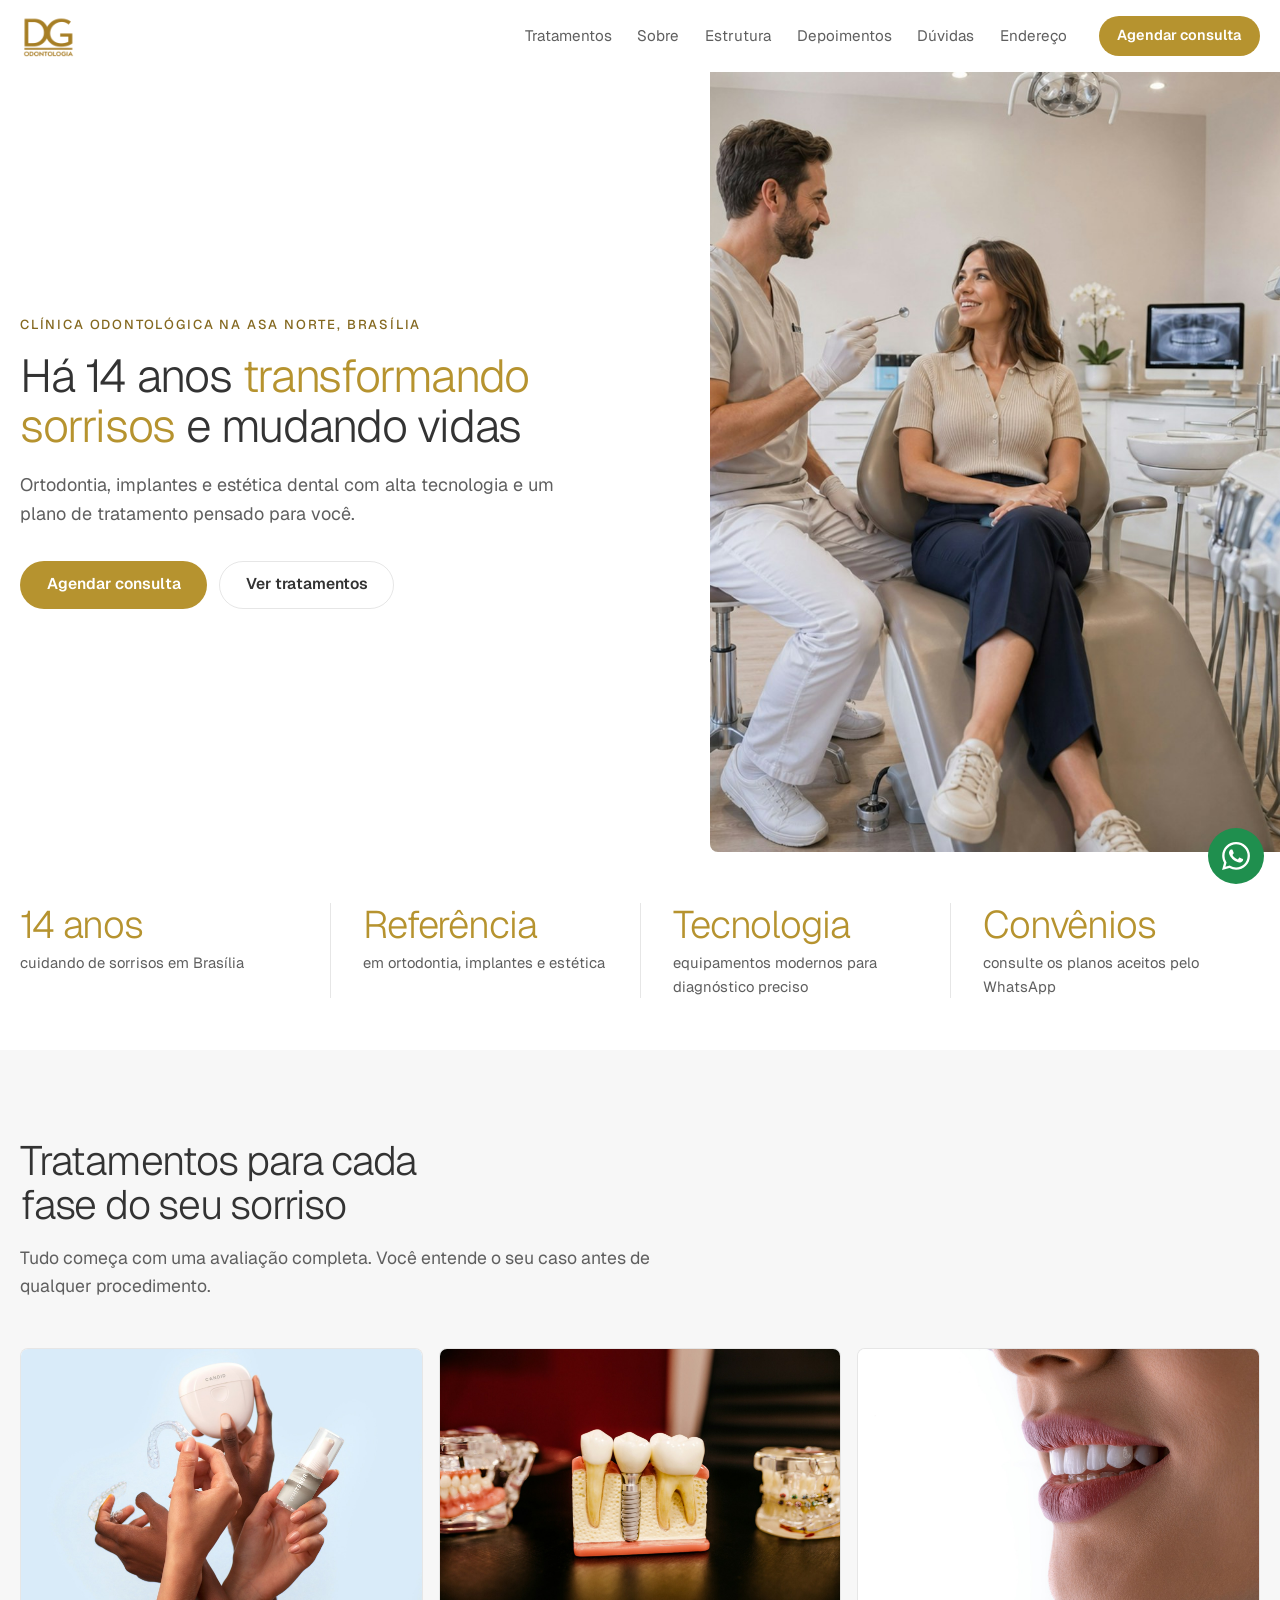
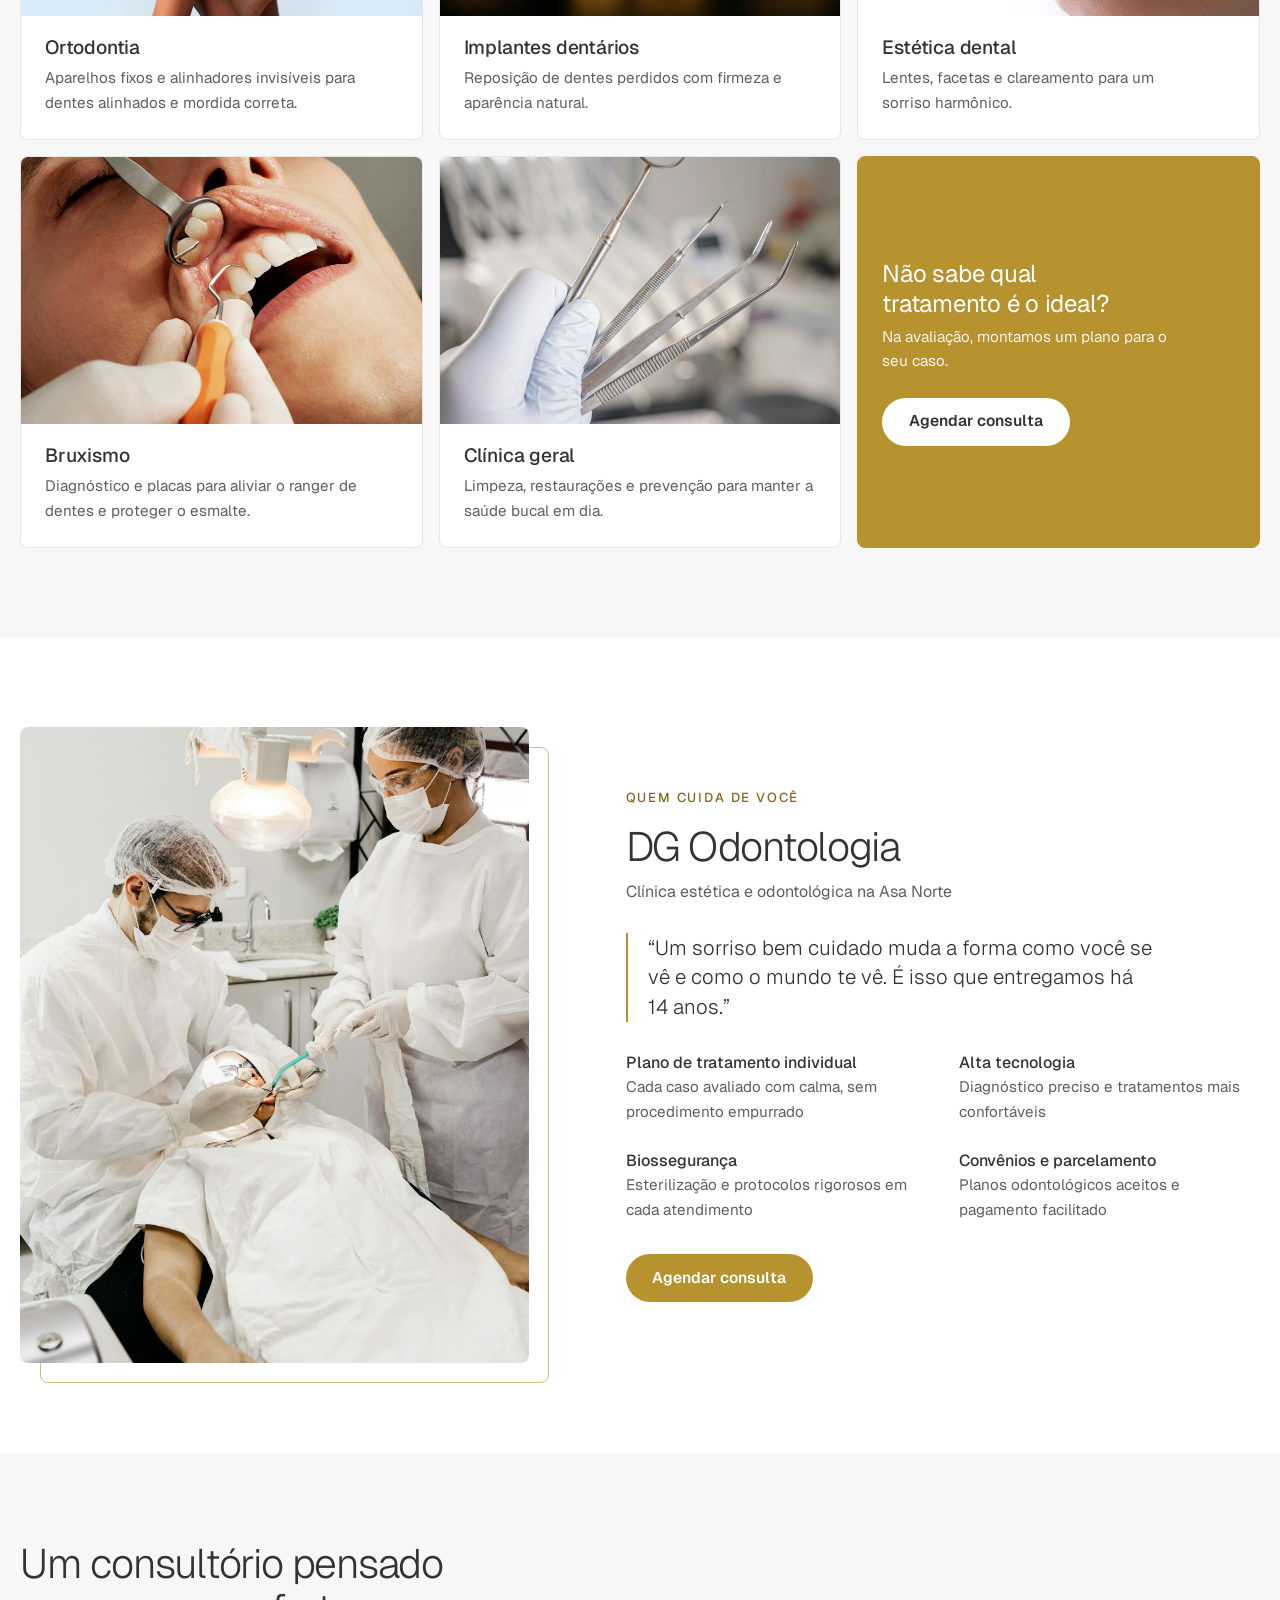
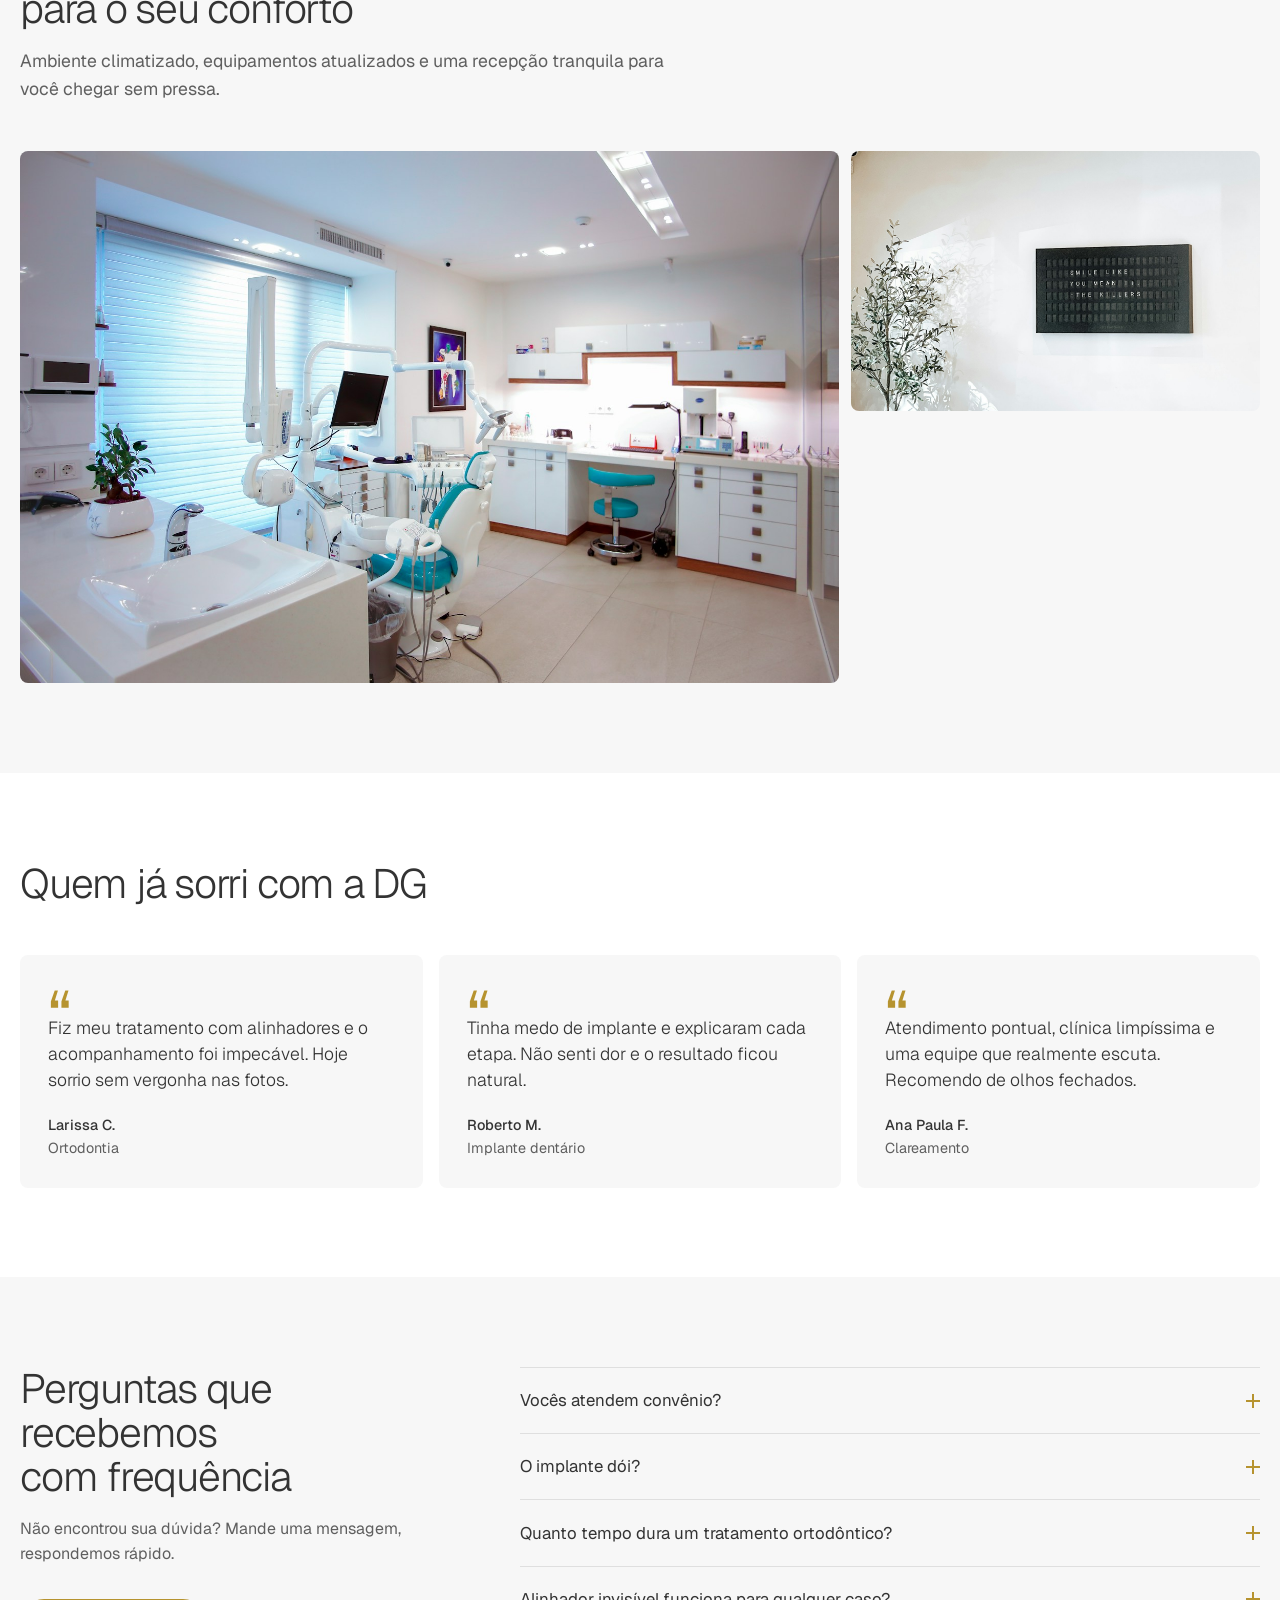
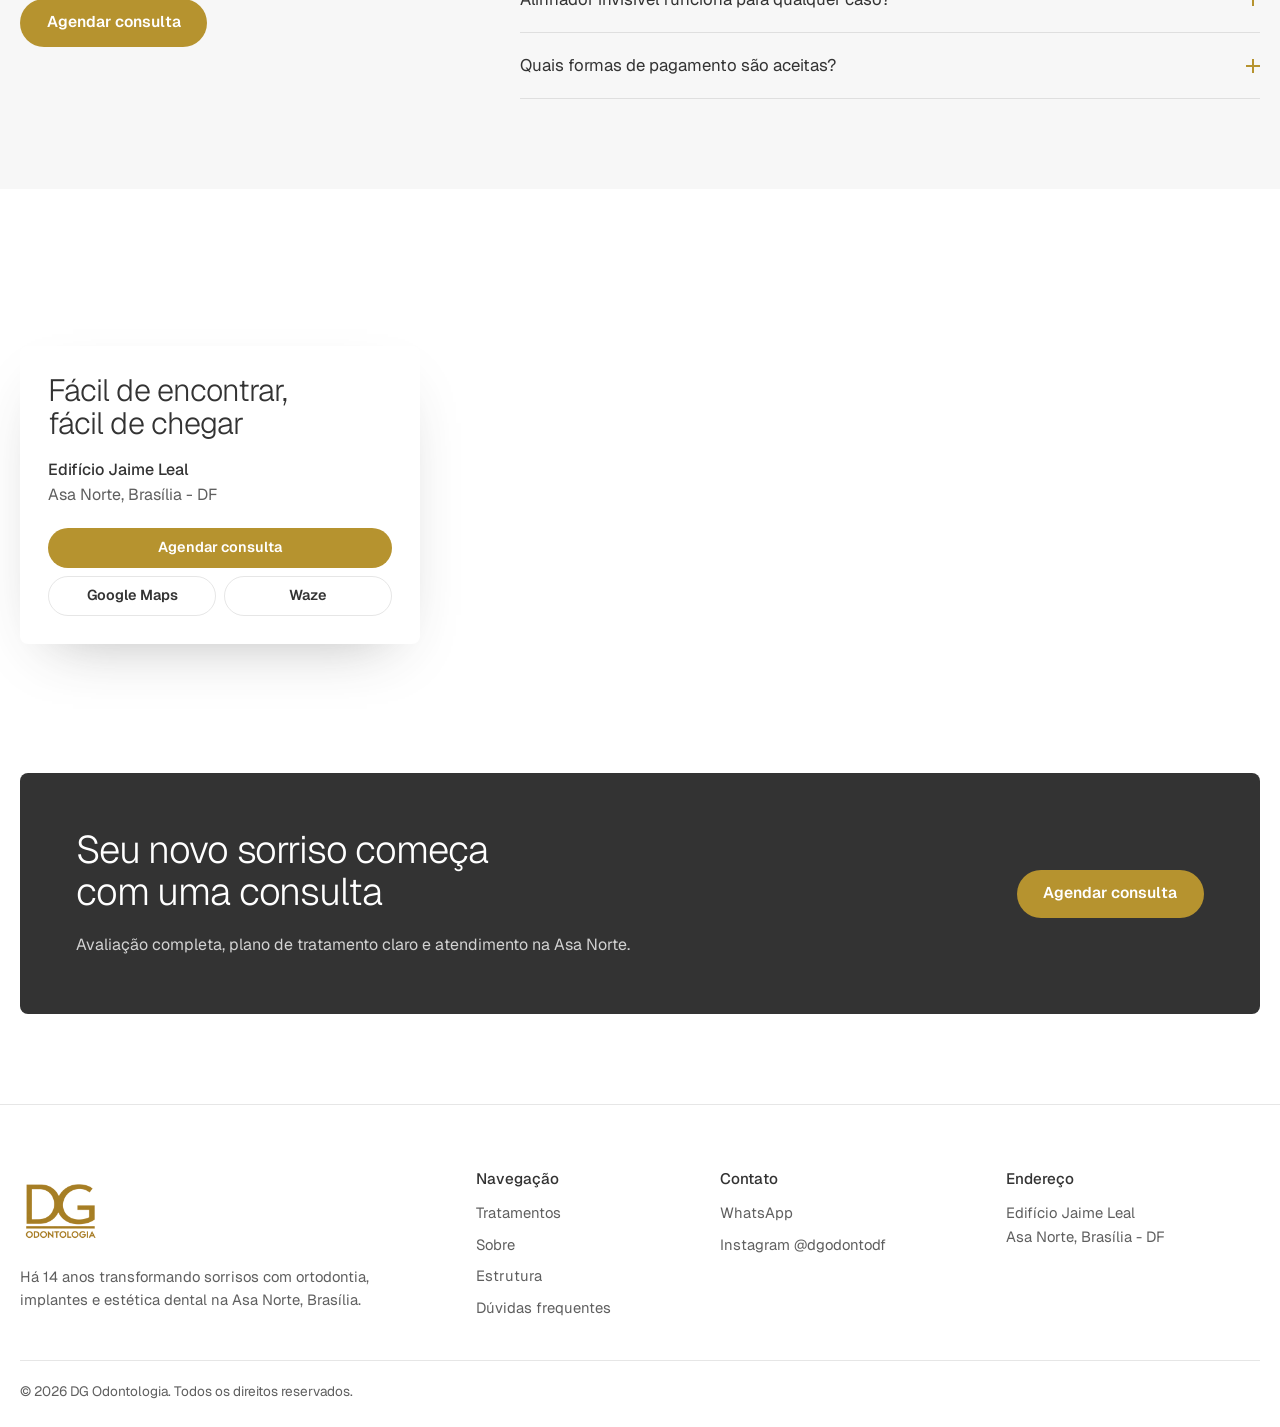
==== index.html @ c1a8d440 "Landing page e cartão digital da DG Odontologia Co-Authored-By: Claude Opus 5.5 <noreply@anthropic.c" ====
<!DOCTYPE html>
<html lang="pt-BR">
  <head>
    <meta charset="UTF-8" />
    <meta name="viewport" content="width=device-width, initial-scale=1.0" />
    <title>DG Odontologia | Ortodontia, Implantes e Estética na Asa Norte, Brasília</title>
    <meta
      name="description"
      content="Há 14 anos transformando sorrisos em Brasília. Ortodontia, implantes e odontologia estética com alta tecnologia na Asa Norte."
    />
    <meta name="theme-color" content="#FFFFFF" />

    <meta property="og:type" content="website" />
    <meta property="og:site_name" content="DG Odontologia" />
    <meta property="og:title" content="DG Odontologia | Ortodontia, Implantes e Estética em Brasília" />
    <meta property="og:description" content="Há 14 anos transformando sorrisos com alta tecnologia na Asa Norte, Brasília." />
    <!-- WhatsApp/Facebook só leem og:image com URL ABSOLUTA. Ao publicar, troque DOMINIO pelo endereço final
         (ex.: https://dgodontologia.com.br/assets/og-dg.jpg) nas 3 linhas com DOMINIO abaixo. -->
    <meta property="og:url" content="https://DOMINIO/" />
    <meta property="og:image" content="https://DOMINIO/assets/og-dg.jpg" />
    <meta property="og:image:type" content="image/jpeg" />
    <meta property="og:image:width" content="1200" />
    <meta property="og:image:height" content="630" />
    <meta property="og:image:alt" content="Logo DG Odontologia" />
    <meta property="og:locale" content="pt_BR" />
    <meta name="twitter:card" content="summary_large_image" />
    <meta name="twitter:image" content="https://DOMINIO/assets/og-dg.jpg" />
    <!-- Fotos: banco gratuito (Unsplash) como provisórias. Trocar pelas fotos reais da clínica quando houver. -->

    <link rel="icon" href="assets/logo-dg.png" />
    <link rel="apple-touch-icon" href="assets/logo-dg.png" />
    <link rel="preload" as="image" href="assets/hero-consulta.jpg" fetchpriority="high" />
    <link rel="preconnect" href="https://fonts.googleapis.com" />
    <link rel="preconnect" href="https://fonts.gstatic.com" crossorigin />
    <link href="https://fonts.googleapis.com/css2?family=Geist:wght@300..600&display=swap" rel="stylesheet" />
    <link rel="stylesheet" href="styles.css" />
    <script>
      document.documentElement.classList.add("js");
    </script>
  </head>
  <body>
    <a class="skip-link" href="#conteudo-principal">Pular para o conteúdo</a>

    <header class="header" id="topo">
      <div class="container header__inner">
        <a href="#topo" class="logo" aria-label="DG Odontologia, voltar ao início">
          <img src="assets/logo-dg.png" alt="DG Odontologia" width="256" height="256" />
        </a>

        <nav class="nav" id="nav" aria-label="Principal">
          <ul>
            <li><a href="#tratamentos">Tratamentos</a></li>
            <li><a href="#sobre">Sobre</a></li>
            <li><a href="#estrutura">Estrutura</a></li>
            <li><a href="#depoimentos">Depoimentos</a></li>
            <li><a href="#faq">Dúvidas</a></li>
            <li><a href="#localizacao">Endereço</a></li>
          </ul>
        </nav>

        <a
          href="https://wa.me/556181386671?text=Ol%C3%A1!%20Gostei%20muito%20dessa%20landing%20page%20e%20quero%20contratar%20uma%20p%C3%A1gina%20assim%20para%20o%20meu%20neg%C3%B3cio.%20Pode%20me%20passar%20mais%20informa%C3%A7%C3%B5es%3F"
          target="_blank"
          rel="noopener noreferrer"
          class="btn btn--primary btn--sm header__cta"
          >Agendar consulta</a
        >

        <button class="nav__toggle" id="navToggle" type="button" aria-expanded="false" aria-controls="nav" aria-label="Abrir menu de navegação">
          <span></span>
        </button>
      </div>
    </header>

    <main id="conteudo-principal">
      <!-- HERO -->
      <section class="hero" aria-label="Apresentação">
        <div class="container hero__grid">
          <div class="hero__content">
            <p class="eyebrow enter" style="--i: 0">Clínica odontológica na Asa Norte, Brasília</p>
            <h1 class="enter" style="--i: 1">Há 14 anos <em>transformando sorrisos</em> e mudando vidas</h1>
            <p class="hero__lede enter" style="--i: 2">
              Ortodontia, implantes e estética dental com alta tecnologia e um plano de tratamento pensado para você.
            </p>
            <div class="hero__actions enter" style="--i: 3">
              <a
                href="https://wa.me/556181386671?text=Ol%C3%A1!%20Gostei%20muito%20dessa%20landing%20page%20e%20quero%20contratar%20uma%20p%C3%A1gina%20assim%20para%20o%20meu%20neg%C3%B3cio.%20Pode%20me%20passar%20mais%20informa%C3%A7%C3%B5es%3F"
                target="_blank"
                rel="noopener noreferrer"
                class="btn btn--primary"
                >Agendar consulta</a
              >
              <a href="#tratamentos" class="btn btn--ghost">Ver tratamentos</a>
            </div>
          </div>

          <figure class="hero__media">
            <img
              src="assets/hero-consulta.jpg"
              alt="Dentista conversando com paciente sorridente no consultório"
              width="1600"
              height="1200"
              fetchpriority="high"
              decoding="async"
            />
          </figure>
        </div>
      </section>

      <!-- CREDENCIAIS -->
      <section class="stats" aria-label="Credenciais">
        <dl class="container stats__grid reveal">
          <div>
            <dt>14 anos</dt>
            <dd>cuidando de sorrisos em Brasília</dd>
          </div>
          <div>
            <dt>Referência</dt>
            <dd>em ortodontia, implantes e estética</dd>
          </div>
          <div>
            <dt>Tecnologia</dt>
            <dd>equipamentos modernos para diagnóstico preciso</dd>
          </div>
          <div>
            <dt>Convênios</dt>
            <dd>consulte os planos aceitos pelo WhatsApp</dd>
          </div>
        </dl>
      </section>

      <!-- TRATAMENTOS -->
      <section class="section section--alt" id="tratamentos">
        <div class="container">
          <header class="section-head reveal">
            <h2>Tratamentos para cada fase do seu sorriso</h2>
            <p>Tudo começa com uma avaliação completa. Você entende o seu caso antes de qualquer procedimento.</p>
          </header>

          <ul class="cards">
            <li class="reveal">
              <img src="assets/ortodontia-alinhadores.jpg" alt="" width="1600" height="1067" loading="lazy" decoding="async" />
              <div class="cards__body">
                <h3>Ortodontia</h3>
                <p>Aparelhos fixos e alinhadores invisíveis para dentes alinhados e mordida correta.</p>
              </div>
            </li>
            <li class="reveal">
              <img src="assets/implante.jpg" alt="" width="1600" height="1067" loading="lazy" decoding="async" />
              <div class="cards__body">
                <h3>Implantes dentários</h3>
                <p>Reposição de dentes perdidos com firmeza e aparência natural.</p>
              </div>
            </li>
            <li class="reveal">
              <img src="assets/estetica-sorriso.jpg" alt="" width="1600" height="1067" loading="lazy" decoding="async" />
              <div class="cards__body">
                <h3>Estética dental</h3>
                <p>Lentes, facetas e clareamento para um sorriso harmônico.</p>
              </div>
            </li>
            <li class="reveal">
              <img src="assets/bruxismo-exame.jpg" alt="" width="1600" height="1067" loading="lazy" decoding="async" />
              <div class="cards__body">
                <h3>Bruxismo</h3>
                <p>Diagnóstico e placas para aliviar o ranger de dentes e proteger o esmalte.</p>
              </div>
            </li>
            <li class="reveal">
              <img src="assets/clinica-geral.jpg" alt="" width="1600" height="1067" loading="lazy" decoding="async" />
              <div class="cards__body">
                <h3>Clínica geral</h3>
                <p>Limpeza, restaurações e prevenção para manter a saúde bucal em dia.</p>
              </div>
            </li>
            <li class="reveal cards__cta">
              <div class="cards__body">
                <h3>Não sabe qual tratamento é o ideal?</h3>
                <p>Na avaliação, montamos um plano para o seu caso.</p>
                <a href="https://wa.me/556181386671?text=Ol%C3%A1!%20Gostei%20muito%20dessa%20landing%20page%20e%20quero%20contratar%20uma%20p%C3%A1gina%20assim%20para%20o%20meu%20neg%C3%B3cio.%20Pode%20me%20passar%20mais%20informa%C3%A7%C3%B5es%3F" target="_blank" rel="noopener noreferrer" class="btn btn--primary">Agendar consulta</a>
              </div>
            </li>
          </ul>
        </div>
      </section>

      <!-- SOBRE -->
      <section class="section" id="sobre">
        <div class="container pro">
          <figure class="pro__media reveal">
            <img
              src="assets/equipe-atendimento.jpg"
              alt="Equipe da clínica realizando atendimento com equipamentos de proteção"
              width="1600"
              height="2400"
              loading="lazy"
              decoding="async"
            />
          </figure>

          <div class="pro__text reveal">
            <p class="eyebrow">Quem cuida de você</p>
            <h2>DG Odontologia</h2>
            <p class="pro__role">Clínica estética e odontológica na Asa Norte</p>

            <blockquote class="pro__quote">
              <p>“Um sorriso bem cuidado muda a forma como você se vê e como o mundo te vê. É isso que entregamos há 14 anos.”</p>
            </blockquote>

            <dl class="pro__facts">
              <div>
                <dt>Plano de tratamento individual</dt>
                <dd>Cada caso avaliado com calma, sem procedimento empurrado</dd>
              </div>
              <div>
                <dt>Alta tecnologia</dt>
                <dd>Diagnóstico preciso e tratamentos mais confortáveis</dd>
              </div>
              <div>
                <dt>Biossegurança</dt>
                <dd>Esterilização e protocolos rigorosos em cada atendimento</dd>
              </div>
              <div>
                <dt>Convênios e parcelamento</dt>
                <dd>Planos odontológicos aceitos e pagamento facilitado</dd>
              </div>
            </dl>
            <a
              href="https://wa.me/556181386671?text=Ol%C3%A1!%20Gostei%20muito%20dessa%20landing%20page%20e%20quero%20contratar%20uma%20p%C3%A1gina%20assim%20para%20o%20meu%20neg%C3%B3cio.%20Pode%20me%20passar%20mais%20informa%C3%A7%C3%B5es%3F"
              target="_blank"
              rel="noopener noreferrer"
              class="btn btn--primary pro__cta"
              >Agendar consulta</a
            >
          </div>
        </div>
      </section>

      <!-- ESTRUTURA -->
      <section class="section section--alt" id="estrutura">
        <div class="container">
          <header class="section-head reveal">
            <h2>Um consultório pensado para o seu conforto</h2>
            <p>Ambiente climatizado, equipamentos atualizados e uma recepção tranquila para você chegar sem pressa.</p>
          </header>

          <div class="gallery">
            <figure class="reveal gallery__main">
              <img src="assets/consultorio.jpg" alt="Consultório amplo e iluminado com cadeira odontológica" width="1600" height="1070" loading="lazy" decoding="async" />
            </figure>
            <figure class="reveal">
              <img src="assets/sala-espera.jpg" alt="Sala de espera com poltronas e iluminação suave" width="1600" height="1872" loading="lazy" decoding="async" />
            </figure>
            <figure class="reveal">
              <img src="assets/cadeira.jpg" alt="Cadeira odontológica moderna em sala clara" width="1600" height="1067" loading="lazy" decoding="async" />
            </figure>
          </div>
        </div>
      </section>

      <!-- DEPOIMENTOS -->
      <!-- TODO: substituir por avaliações reais (Google ou Instagram) com autorização dos pacientes -->
      <section class="section" id="depoimentos">
        <div class="container">
          <header class="section-head reveal">
            <h2>Quem já sorri com a DG</h2>
          </header>

          <ul class="quotes" tabindex="0" aria-label="Depoimentos de pacientes">
            <li class="reveal">
              <blockquote>Fiz meu tratamento com alinhadores e o acompanhamento foi impecável. Hoje sorrio sem vergonha nas fotos.</blockquote>
              <p><strong>Larissa C.</strong> Ortodontia</p>
            </li>
            <li class="reveal">
              <blockquote>Tinha medo de implante e explicaram cada etapa. Não senti dor e o resultado ficou natural.</blockquote>
              <p><strong>Roberto M.</strong> Implante dentário</p>
            </li>
            <li class="reveal">
              <blockquote>Atendimento pontual, clínica limpíssima e uma equipe que realmente escuta. Recomendo de olhos fechados.</blockquote>
              <p><strong>Ana Paula F.</strong> Clareamento</p>
            </li>
          </ul>
        </div>
      </section>

      <!-- FAQ -->
      <section class="section section--alt" id="faq">
        <div class="container faq">
          <div class="faq__intro reveal">
            <h2>Perguntas que recebemos com frequência</h2>
            <p>Não encontrou sua dúvida? Mande uma mensagem, respondemos rápido.</p>
            <a
              href="https://wa.me/556181386671?text=Ol%C3%A1!%20Gostei%20muito%20dessa%20landing%20page%20e%20quero%20contratar%20uma%20p%C3%A1gina%20assim%20para%20o%20meu%20neg%C3%B3cio.%20Pode%20me%20passar%20mais%20informa%C3%A7%C3%B5es%3F"
              target="_blank"
              rel="noopener noreferrer"
              class="btn btn--primary faq__cta"
              >Agendar consulta</a
            >
          </div>

          <div class="faq__list reveal">
            <details>
              <summary>Vocês atendem convênio?</summary>
              <p>Sim. Atendemos alguns planos odontológicos. Envie o nome do seu plano pelo WhatsApp e confirmamos a cobertura.</p>
            </details>
            <details>
              <summary>O implante dói?</summary>
              <p>O procedimento é feito com anestesia local e é bem tolerado. O pós-operatório costuma ser tranquilo, com orientações detalhadas da equipe.</p>
            </details>
            <details>
              <summary>Quanto tempo dura um tratamento ortodôntico?</summary>
              <p>Depende de cada caso. Na avaliação, você recebe uma estimativa de prazo e as opções de aparelho indicadas para você.</p>
            </details>
            <details>
              <summary>Alinhador invisível funciona para qualquer caso?</summary>
              <p>Funciona para a maioria dos casos. Na avaliação indicamos se o alinhador ou o aparelho fixo é o melhor caminho para você.</p>
            </details>
            <details>
              <summary>Quais formas de pagamento são aceitas?</summary>
              <p>Cartão de crédito com parcelamento, débito e Pix. As condições são apresentadas junto ao seu plano de tratamento.</p>
            </details>
          </div>
        </div>
      </section>

      <!-- LOCALIZAÇÃO -->
      <section class="location" id="localizacao">
        <iframe
          src="https://www.google.com/maps?q=Edif%C3%ADcio+Jaime+Leal+-+Asa+Norte,+Bras%C3%ADlia+-+DF&output=embed"
          title="Mapa com a localização da DG Odontologia"
          loading="lazy"
          referrerpolicy="no-referrer-when-downgrade"
        ></iframe>

        <div class="container">
          <div class="location__card reveal">
            <h2>Fácil de encontrar, fácil de chegar</h2>
            <!-- TODO: confirmar endereço completo (bloco/sala) com a clínica -->
            <address>
              <strong>Edifício Jaime Leal</strong><br />
              Asa Norte, Brasília - DF
            </address>
            <div class="location__actions">
              <a
                href="https://wa.me/556181386671?text=Ol%C3%A1!%20Gostei%20muito%20dessa%20landing%20page%20e%20quero%20contratar%20uma%20p%C3%A1gina%20assim%20para%20o%20meu%20neg%C3%B3cio.%20Pode%20me%20passar%20mais%20informa%C3%A7%C3%B5es%3F"
                target="_blank"
                rel="noopener noreferrer"
                class="btn btn--primary btn--sm"
                >Agendar consulta</a
              >
              <a
                href="https://www.google.com/maps/search/?api=1&query=Edif%C3%ADcio%20Jaime%20Leal%20-%20Asa%20Norte%2C%20Bras%C3%ADlia%20-%20DF"
                target="_blank"
                rel="noopener noreferrer"
                class="btn btn--ghost btn--sm"
                >Google Maps</a
              >
              <a
                href="https://waze.com/ul?q=Edif%C3%ADcio%20Jaime%20Leal%20-%20Asa%20Norte%2C%20Bras%C3%ADlia%20-%20DF&navigate=yes"
                target="_blank"
                rel="noopener noreferrer"
                class="btn btn--ghost btn--sm"
                >Waze</a
              >
            </div>
          </div>
        </div>
      </section>

      <!-- CTA FINAL -->
      <section class="section">
        <div class="container">
          <div class="cta-band reveal">
            <h2>Seu novo sorriso começa com uma consulta</h2>
            <p>Avaliação completa, plano de tratamento claro e atendimento na Asa Norte.</p>
            <a
              href="https://wa.me/556181386671?text=Ol%C3%A1!%20Gostei%20muito%20dessa%20landing%20page%20e%20quero%20contratar%20uma%20p%C3%A1gina%20assim%20para%20o%20meu%20neg%C3%B3cio.%20Pode%20me%20passar%20mais%20informa%C3%A7%C3%B5es%3F"
              target="_blank"
              rel="noopener noreferrer"
              class="btn btn--primary"
              >Agendar consulta</a
            >
          </div>
        </div>
      </section>
    </main>

    <footer class="footer">
      <div class="container">
        <div class="footer__grid">
          <div>
            <img class="footer__logo" src="assets/logo-dg.png" alt="DG Odontologia" width="256" height="256" loading="lazy" />
            <p>Há 14 anos transformando sorrisos com ortodontia, implantes e estética dental na Asa Norte, Brasília.</p>
          </div>

          <div>
            <h3>Navegação</h3>
            <ul>
              <li><a href="#tratamentos">Tratamentos</a></li>
              <li><a href="#sobre">Sobre</a></li>
              <li><a href="#estrutura">Estrutura</a></li>
              <li><a href="#faq">Dúvidas frequentes</a></li>
            </ul>
          </div>

          <div>
            <h3>Contato</h3>
            <ul>
              <li>
                <a
                  href="https://wa.me/556181386671?text=Ol%C3%A1!%20Gostei%20muito%20dessa%20landing%20page%20e%20quero%20contratar%20uma%20p%C3%A1gina%20assim%20para%20o%20meu%20neg%C3%B3cio.%20Pode%20me%20passar%20mais%20informa%C3%A7%C3%B5es%3F"
                  target="_blank"
                  rel="noopener noreferrer"
                  >WhatsApp</a
                >
              </li>
              <li><a href="https://www.instagram.com/dgodontodf/" target="_blank" rel="noopener noreferrer">Instagram @dgodontodf</a></li>
            </ul>
          </div>

          <div>
            <h3>Endereço</h3>
            <p>Edifício Jaime Leal<br />Asa Norte, Brasília - DF</p>
          </div>
        </div>

        <div class="footer__bottom">
          <span>© <span id="anoAtual">2026</span> DG Odontologia. Todos os direitos reservados.</span>
        </div>
      </div>
    </footer>

    <a
      href="https://wa.me/556181386671?text=Ol%C3%A1!%20Gostei%20muito%20dessa%20landing%20page%20e%20quero%20contratar%20uma%20p%C3%A1gina%20assim%20para%20o%20meu%20neg%C3%B3cio.%20Pode%20me%20passar%20mais%20informa%C3%A7%C3%B5es%3F"
      class="whatsapp-float"
      target="_blank"
      rel="noopener noreferrer"
      aria-label="Falar no WhatsApp"
    >
      <svg width="28" height="28" viewBox="0 0 24 24" aria-hidden="true">
        <path
          fill="currentColor"
          d="M17.472 14.382c-.297-.149-1.758-.867-2.03-.967-.273-.099-.471-.148-.67.15-.197.297-.767.966-.94 1.164-.173.199-.347.223-.644.075-.297-.15-1.255-.463-2.39-1.475-.883-.788-1.48-1.761-1.653-2.059-.173-.297-.018-.458.13-.606.134-.133.298-.347.446-.52.149-.174.198-.298.298-.497.099-.198.05-.371-.025-.52-.075-.149-.669-1.612-.916-2.207-.242-.579-.487-.5-.669-.51-.173-.008-.371-.01-.57-.01-.198 0-.52.074-.792.372-.272.297-1.04 1.016-1.04 2.479 0 1.462 1.065 2.875 1.213 3.074.149.198 2.096 3.2 5.077 4.487.709.306 1.262.489 1.694.625.712.227 1.36.195 1.871.118.571-.085 1.758-.719 2.006-1.413.248-.694.248-1.289.173-1.413-.074-.124-.272-.198-.57-.347m-5.421 7.403h-.004a9.87 9.87 0 01-5.031-1.378l-.361-.214-3.741.982.998-3.648-.235-.374a9.86 9.86 0 01-1.51-5.26c.001-5.45 4.436-9.884 9.888-9.884 2.64 0 5.122 1.03 6.988 2.898a9.825 9.825 0 012.893 6.994c-.003 5.45-4.437 9.884-9.885 9.884m8.413-18.297A11.815 11.815 0 0012.05 0C5.495 0 .16 5.335.157 11.892c0 2.096.547 4.142 1.588 5.945L.057 24l6.305-1.654a11.882 11.882 0 005.683 1.448h.005c6.554 0 11.89-5.335 11.893-11.893a11.821 11.821 0 00-3.48-8.413Z"
        />
      </svg>
    </a>

    <script src="script.js"></script>
  </body>
</html>
---- styles.css ----
/* ============================================================
   DG Odontologia

   Base: LP_estetica. Paleta definida pelo cliente:
   dourado #B6932F (botões, ícones, destaques), hover #927426,
   fundos #FFFFFF / #F7F7F7, texto #333333.

   Forma: botões em pílula; mídia, cards e painéis com --r.
   ============================================================ */

:root {
  color-scheme: light;

  --bg: #ffffff;
  --bg-alt: #f7f7f7;
  --ink: #333333;
  --ink-soft: #5f5f5f;
  --line: rgb(51 51 51 / 0.12);
  --accent: #b6932f;
  --accent-hover: #927426;
  --accent-ink: #84681f;  /* dourado p/ texto pequeno (AA sobre branco) */
  --on-accent: #ffffff;
  --shadow: 0 24px 60px -32px rgb(51 51 51 / 0.4);

  --font: "Geist", ui-sans-serif, -apple-system, BlinkMacSystemFont, "Segoe UI", sans-serif;
  --r: 8px;
  --header-h: 72px;
  --pad-y: clamp(3.5rem, 7vw, 6rem);
  --ease: cubic-bezier(0.16, 1, 0.3, 1);
}

/* ---------- Base ---------- */
*, *::before, *::after { box-sizing: border-box; }
* { margin: 0; padding: 0; }

html { -webkit-text-size-adjust: 100%; scroll-padding-top: calc(var(--header-h) + 1rem); }
@media (prefers-reduced-motion: no-preference) { html { scroll-behavior: smooth; } }

body {
  font-family: var(--font); font-size: 1rem; line-height: 1.6;
  color: var(--ink); background: var(--bg);
  -webkit-font-smoothing: antialiased; overflow-x: clip;
}

img, svg { display: block; max-width: 100%; }
a { color: inherit; text-decoration: none; }
ul { list-style: none; }
button { font: inherit; color: inherit; }

:focus-visible { outline: 2px solid var(--accent); outline-offset: 3px; }

h1, h2, h3 { font-weight: 300; letter-spacing: -0.03em; line-height: 1.08; text-wrap: balance; }
h1 { font-size: clamp(2.2rem, 3.6vw, 3.4rem); }
h2 { font-size: clamp(1.85rem, 3.2vw, 2.75rem); }
h3 { font-size: 1.125rem; font-weight: 500; letter-spacing: -0.01em; line-height: 1.25; }
h1 em, h2 em { font-style: normal; color: var(--accent); }
p { text-wrap: pretty; }

.container { width: min(100% - 2.5rem, 1240px); margin-inline: auto; }

.skip-link {
  position: absolute; left: 1rem; top: -4rem; z-index: 100;
  padding: 0.75rem 1rem; background: var(--ink); color: #fff; border-radius: var(--r);
}
.skip-link:focus { top: 1rem; }

.eyebrow {
  font-size: 0.8125rem; font-weight: 500; text-transform: uppercase; letter-spacing: 0.14em;
  color: var(--accent-ink); margin-bottom: 1rem;
}

.section { padding-block: var(--pad-y); }
.section--alt { background: var(--bg-alt); }
.section-head { max-width: 60ch; margin-bottom: clamp(2rem, 4vw, 3rem); }
.section-head p { margin-top: 1rem; color: var(--ink-soft); font-size: 1.1rem; }

/* ---------- Botões ---------- */
.btn {
  display: inline-flex; align-items: center; justify-content: center; gap: 0.5rem;
  min-height: 3rem; padding: 0 1.6rem; border-radius: 999px; border: 1px solid transparent;
  font-weight: 600; font-size: 0.975rem; white-space: nowrap; cursor: pointer;
  transition: transform 0.3s var(--ease), background-color 0.3s var(--ease), border-color 0.3s var(--ease), color 0.3s var(--ease);
}
.btn:active { transform: translateY(1px) scale(0.98); }
.btn--primary { background: var(--accent); color: var(--on-accent); }
.btn--primary:hover { background: var(--accent-hover); }
.btn--ghost { border-color: var(--line); color: var(--ink); }
.btn--ghost:hover { border-color: var(--accent); color: var(--accent-ink); }
.btn--sm { min-height: 2.5rem; padding: 0 1.1rem; font-size: 0.9rem; }

/* ---------- Header ---------- */
.header {
  position: fixed; inset: 0 0 auto; z-index: 50; height: var(--header-h);
  background: color-mix(in srgb, var(--bg) 85%, transparent);
  backdrop-filter: blur(14px) saturate(140%); -webkit-backdrop-filter: blur(14px) saturate(140%);
  border-bottom: 1px solid transparent;
  transition: border-color 0.3s var(--ease);
}
.header.is-scrolled { border-bottom-color: var(--line); }
.header__inner { height: 100%; display: flex; align-items: center; gap: 2rem; }

.logo img { height: 56px; width: auto; }

.nav { margin-left: auto; }
.nav ul { display: flex; gap: 1.6rem; }
.nav a { font-size: 0.95rem; color: var(--ink-soft); transition: color 0.2s; }
.nav a:hover { color: var(--accent-ink); }

.nav__toggle { display: none; }

@media (max-width: 1023px) {
  .header__inner { gap: 0.75rem; }
  .header__cta { margin-left: auto; }
  .nav__toggle {
    display: grid; place-items: center; width: 44px; height: 44px;
    background: none; border: 0; cursor: pointer;
  }
  .nav__toggle span, .nav__toggle span::before {
    display: block; width: 20px; height: 1.5px; background: var(--ink); position: relative;
    transition: transform 0.3s var(--ease);
  }
  .nav__toggle span::before { content: ""; position: absolute; top: 6px; }
  .nav__toggle span { transform: translateY(-3px); }
  .nav__toggle[aria-expanded="true"] span { transform: rotate(45deg); }
  .nav__toggle[aria-expanded="true"] span::before { transform: translateY(-6px) rotate(-90deg); }

  .nav {
    position: fixed; inset: var(--header-h) 0 auto; margin: 0;
    background: var(--bg); border-bottom: 1px solid var(--line);
    padding: 0.5rem 1.25rem 1.25rem; display: none;
  }
  .nav.is-open { display: block; }
  .nav ul { flex-direction: column; gap: 0; }
  .nav a { display: block; padding: 0.85rem 0; font-size: 1.125rem; color: var(--ink); }
}
@media (max-width: 380px) {
  .logo img { height: 42px; }
  .header__cta { padding: 0 0.85rem; font-size: 0.85rem; }
}

/* ---------- Hero ---------- */
.hero { padding-top: calc(var(--header-h) + 1.5rem); padding-bottom: 2.5rem; }
.hero__grid { display: grid; gap: 2rem; align-items: center; }
.hero__lede { margin-top: 1.25rem; max-width: 46ch; font-size: 1.125rem; color: var(--ink-soft); }
.hero__actions { margin-top: 2rem; display: flex; flex-wrap: wrap; gap: 0.75rem; }
.hero__media { border-radius: var(--r); overflow: hidden; aspect-ratio: 4 / 3; background: var(--bg-alt); }
.hero__media img { width: 100%; height: 100%; object-fit: cover; object-position: 55% 50%; }

@media (max-width: 479px) {
  .hero__actions .btn { flex: 1 1 100%; }
}
@media (min-width: 900px) {
  .hero { padding-top: var(--header-h); padding-bottom: 0; }
  .hero__grid {
    width: auto; margin-left: max(1.25rem, calc((100% - 1240px) / 2)); margin-right: 0;
    grid-template-columns: 1.1fr 1fr; gap: clamp(3rem, 5vw, 5rem); align-items: stretch;
    min-height: clamp(540px, calc(100dvh - var(--header-h)), 780px);
  }
  .hero__content { align-self: center; padding-block: 3rem; }
  .hero__media { aspect-ratio: auto; border-radius: 0 0 0 var(--r); }
}

/* ---------- Credenciais ---------- */
.stats { padding-block: clamp(2rem, 4vw, 3.5rem); }
.stats__grid {
  display: grid; grid-template-columns: repeat(2, 1fr); gap: 1.75rem 1.5rem;
  border-top: 1px solid var(--line); padding-top: 1.75rem;
}
.stats dt { line-height: 1.1; font-size: clamp(1.6rem, 3vw, 2.4rem); font-weight: 300; letter-spacing: -0.03em; color: var(--accent); }
.stats dd { margin-top: 0.35rem; font-size: 0.925rem; color: var(--ink-soft); max-width: 28ch; }
@media (min-width: 900px) {
  .stats__grid { grid-template-columns: repeat(4, 1fr); gap: 0; border-top: 0; padding-top: 0; }
  .stats__grid > div { padding-inline: 2rem; border-left: 1px solid var(--line); }
  .stats__grid > div:first-child { padding-left: 0; border-left: 0; }
}

/* ---------- Tratamentos ----------
   Grade uniforme: 5 tratamentos com foto 3:2 + texto, e um 6º card
   dourado de CTA fechando a grade (3x2 / 2x3 / 1 coluna). */
.cards { display: grid; gap: 1rem; }
.cards li {
  display: flex; flex-direction: column; overflow: hidden;
  background: var(--bg); border: 1px solid var(--line); border-radius: var(--r);
  transition: border-color 0.3s var(--ease), box-shadow 0.3s var(--ease);
}
.cards li:hover { border-color: var(--accent); box-shadow: var(--shadow); }
.cards img { width: 100%; height: auto; aspect-ratio: 3 / 2; object-fit: cover; transition: transform 0.9s var(--ease); }
.cards li:hover img { transform: scale(1.04); }
.cards__body { padding: 1.25rem 1.5rem 1.5rem; flex: 1; }
.cards h3 { font-size: 1.2rem; font-weight: 500; }
.cards p { margin-top: 0.4rem; color: var(--ink-soft); font-size: 0.95rem; }

.cards li.cards__cta { background: var(--accent); border-color: var(--accent); color: #fff; justify-content: center; }
.cards__cta .cards__body { flex: 0; padding: 2rem 1.5rem; }
.cards__cta h3 { font-size: 1.5rem; font-weight: 400; }
.cards__cta p { color: rgb(255 255 255 / 0.9); }
.cards__cta .btn { margin-top: 1.5rem; background: #fff; color: var(--ink); }
.cards__cta .btn:hover { background: var(--ink); color: #fff; }

@media (min-width: 640px) { .cards { grid-template-columns: repeat(2, 1fr); } }
@media (min-width: 1024px) { .cards { grid-template-columns: repeat(3, 1fr); } }

/* ---------- Sobre ---------- */
.pro { display: grid; gap: 2.5rem; align-items: center; }
.pro__media { position: relative; aspect-ratio: 4 / 5; max-width: 520px; width: calc(100% - 1.25rem); }
.pro__media::before {
  content: ""; position: absolute; inset: 1.25rem -1.25rem -1.25rem 1.25rem;
  border: 1px solid var(--accent); border-radius: var(--r); opacity: 0.6;
}
.pro__media img { position: relative; width: 100%; height: 100%; object-fit: cover; border-radius: var(--r); }
.pro__role { margin-top: 0.6rem; color: var(--ink-soft); }
.pro__quote { margin-block: 1.75rem; padding-left: 1.25rem; border-left: 2px solid var(--accent); }
.pro__quote p { font-size: clamp(1.15rem, 1.6vw, 1.35rem); font-weight: 300; line-height: 1.45; max-width: 40ch; }
.pro__facts { display: grid; gap: 1.25rem; }
.pro__facts dt { font-weight: 500; }
.pro__facts dd { color: var(--ink-soft); font-size: 0.95rem; }
.pro__cta, .faq__cta { margin-top: 2rem; }
@media (min-width: 640px) { .pro__facts { grid-template-columns: 1fr 1fr; gap: 1.5rem 2rem; } }
@media (min-width: 900px) { .pro { grid-template-columns: 5fr 6fr; gap: clamp(3rem, 6vw, 6rem); } }

/* ---------- Estrutura (galeria) ---------- */
.gallery { display: grid; gap: 0.75rem; }
.gallery figure { border-radius: var(--r); overflow: hidden; aspect-ratio: 4 / 3; }
.gallery img { width: 100%; height: 100%; object-fit: cover; transition: transform 0.9s var(--ease); }
.gallery figure:hover img { transform: scale(1.03); }
@media (min-width: 640px) {
  .gallery { grid-template-columns: 1fr 1fr; }
  .gallery__main { grid-column: 1 / -1; aspect-ratio: 16 / 9; }
}
@media (min-width: 1024px) {
  .gallery { grid-template-columns: 2fr 1fr; grid-template-rows: 260px 260px; }
  .gallery figure { aspect-ratio: auto; }
  .gallery__main { grid-column: 1; grid-row: span 2; }
}

/* ---------- Depoimentos ---------- */
.quotes { display: grid; gap: 1rem; }
.quotes li { background: var(--bg-alt); border-radius: var(--r); padding: 1.75rem; display: flex; flex-direction: column; }
.quotes li::before { content: "“"; display: block; height: 2rem; font-size: 4rem; line-height: 1; color: var(--accent); }
.quotes blockquote { font-size: 1.1rem; font-weight: 300; line-height: 1.5; flex: 1; }
.quotes p { margin-top: 1.25rem; font-size: 0.9rem; color: var(--ink-soft); }
.quotes strong { display: block; color: var(--ink); font-weight: 500; }
@media (min-width: 900px) { .quotes { grid-template-columns: repeat(3, 1fr); } }
@media (max-width: 899px) {
  .quotes {
    grid-auto-flow: column; grid-auto-columns: min(85%, 360px); overflow-x: auto; scroll-snap-type: x mandatory;
    margin-inline: -1.25rem; padding: 0 1.25rem 0.75rem; scroll-padding-inline: 1.25rem;
  }
  .quotes li { scroll-snap-align: start; }
}

/* ---------- FAQ ---------- */
.faq { display: grid; gap: 2rem; }
.faq__intro p { margin-top: 1rem; color: var(--ink-soft); }
.faq__list details { border-bottom: 1px solid var(--line); }
.faq__list details:first-child { border-top: 1px solid var(--line); }
.faq__list summary {
  display: flex; justify-content: space-between; align-items: center; gap: 1.5rem;
  padding: 1.2rem 0; font-size: 1.05rem; cursor: pointer; list-style: none;
}
.faq__list summary::-webkit-details-marker { display: none; }
.faq__list summary::after {
  content: ""; flex: none; width: 14px; height: 14px; color: var(--accent);
  background: linear-gradient(currentColor, currentColor) center / 14px 2px no-repeat,
              linear-gradient(currentColor, currentColor) center / 2px 14px no-repeat;
  transition: transform 0.3s var(--ease);
}
.faq__list details[open] summary::after { transform: rotate(45deg); }
.faq__list details p { padding-bottom: 1.25rem; color: var(--ink-soft); max-width: 62ch; }
@media (min-width: 900px) {
  .faq { grid-template-columns: 4fr 7fr; gap: clamp(3rem, 6vw, 6rem); align-items: start; }
  .faq__intro { position: sticky; top: calc(var(--header-h) + 2rem); }
}

/* ---------- Localização ---------- */
.location { position: relative; }
.location iframe { display: block; width: 100%; height: clamp(320px, 55vh, 520px); border: 0; }
.location__card {
  background: var(--bg); border-radius: var(--r); padding: 1.75rem; box-shadow: var(--shadow);
  margin-top: -3rem; position: relative;
}
.location__card h2 { font-size: clamp(1.5rem, 2.4vw, 2rem); }
.location address { margin-top: 1rem; font-style: normal; color: var(--ink-soft); }
.location address strong { color: var(--ink); font-weight: 500; }
.location__actions { margin-top: 1.25rem; display: grid; grid-template-columns: 1fr 1fr; gap: 0.5rem; }
.location__actions .btn--primary { grid-column: 1 / -1; }
@media (min-width: 900px) {
  .location > .container { position: absolute; inset: auto 0 2.5rem; left: 50%; translate: -50% 0; pointer-events: none; }
  .location__card { max-width: 400px; margin-top: 0; pointer-events: auto; }
}

/* ---------- CTA final ---------- */
.cta-band {
  padding: clamp(2rem, 5vw, 3.5rem); border-radius: var(--r);
  background: var(--ink); color: #fff;
  display: grid; gap: 1.25rem; justify-items: start;
}
.cta-band h2 { font-size: clamp(1.7rem, 3vw, 2.5rem); max-width: 22ch; }
.cta-band p { color: rgb(255 255 255 / 0.78); max-width: 52ch; }
@media (max-width: 479px) { .cta-band .btn { width: 100%; } }
@media (min-width: 900px) {
  .cta-band { grid-template-columns: 1fr auto; column-gap: 3rem; }
  .cta-band .btn { grid-column: 2; grid-row: 1 / span 2; align-self: center; }
}

/* ---------- Footer ---------- */
.footer { padding-block: clamp(3rem, 6vw, 4rem) 1.5rem; border-top: 1px solid var(--line); font-size: 0.925rem; color: var(--ink-soft); }
.footer__grid { display: grid; gap: 2rem; }
.footer__logo { height: 80px; width: auto; margin-bottom: 1rem; }
.footer__grid > div:first-child p { max-width: 36ch; }
.footer h3 { font-size: 0.95rem; font-weight: 500; letter-spacing: 0; color: var(--ink); margin-bottom: 0.85rem; }
.footer ul { display: grid; gap: 0.5rem; }
.footer a:hover { color: var(--accent-ink); }
@media (min-width: 640px) { .footer__grid { grid-template-columns: 1fr 1fr; } }
@media (min-width: 1024px) { .footer__grid { grid-template-columns: 2fr 1fr 1.2fr 1.2fr; } }
.footer__bottom { margin-top: 2.5rem; padding-top: 1.25rem; border-top: 1px solid var(--line); font-size: 0.85rem; }

/* ---------- WhatsApp flutuante ---------- */
.whatsapp-float {
  position: fixed; right: 1rem; bottom: 1rem; z-index: 40;
  width: 56px; height: 56px; border-radius: 50%; display: grid; place-items: center;
  background: #1f8f4e; color: #fff; box-shadow: var(--shadow);
  transition: transform 0.3s var(--ease);
}
.whatsapp-float:hover { transform: translateY(-2px); }

/* ---------- Movimento ---------- */
@media (prefers-reduced-motion: no-preference) {
  .enter { animation: rise 0.9s var(--ease) both; animation-delay: calc(var(--i) * 90ms + 100ms); }
  .hero__media { animation: unveil 1.3s var(--ease) both; }

  .js .reveal { opacity: 0; translate: 0 24px; transition: opacity 0.8s var(--ease), translate 0.8s var(--ease); }
  .js .reveal.is-visible { opacity: 1; translate: 0 0; }
  .cards li.reveal:nth-child(2), .gallery .reveal:nth-child(2), .quotes .reveal:nth-child(2) { transition-delay: 80ms; }
  .cards li.reveal:nth-child(3), .gallery .reveal:nth-child(3), .quotes .reveal:nth-child(3) { transition-delay: 160ms; }
  .cards li.reveal:nth-child(5) { transition-delay: 80ms; }
  .cards li.reveal:nth-child(6) { transition-delay: 160ms; }
}

@keyframes rise { from { opacity: 0; transform: translateY(18px); } }
@keyframes unveil { from { clip-path: inset(100% 0 0 0); } to { clip-path: inset(0 0 0 0); } }
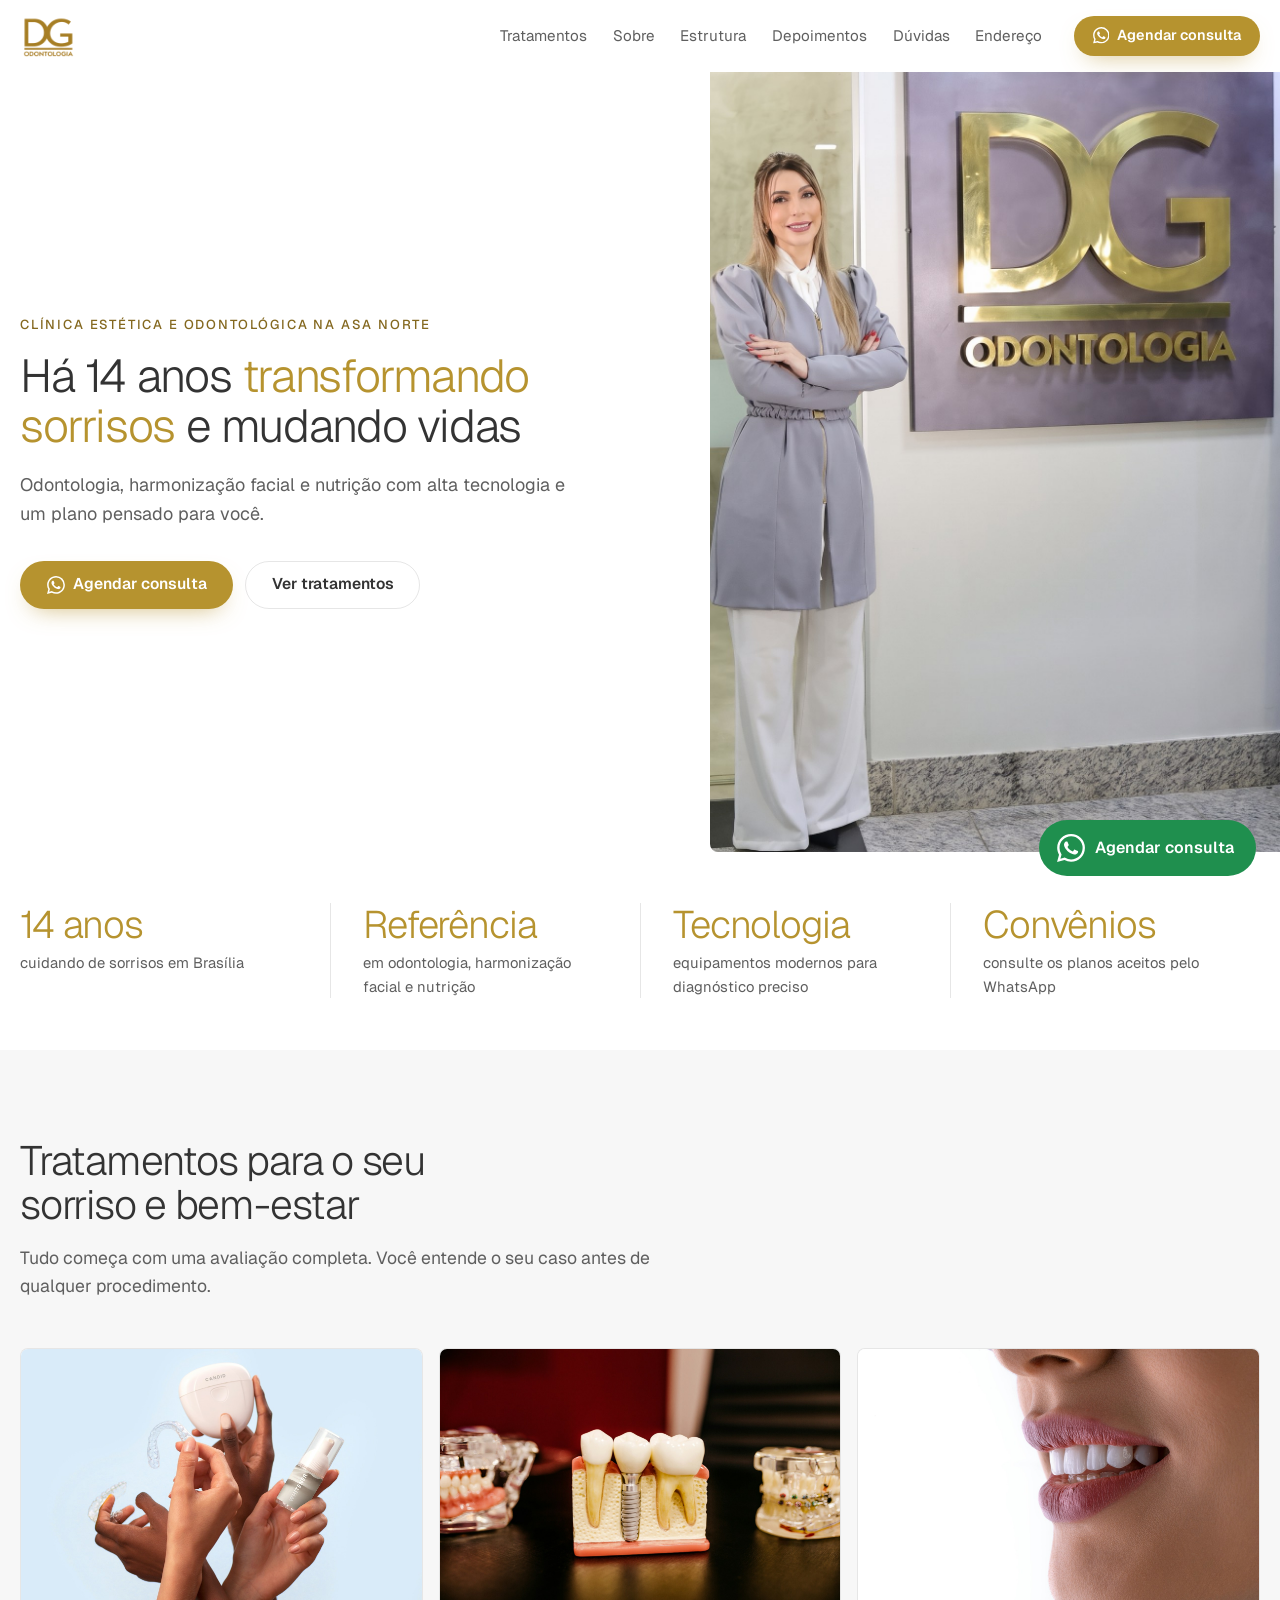
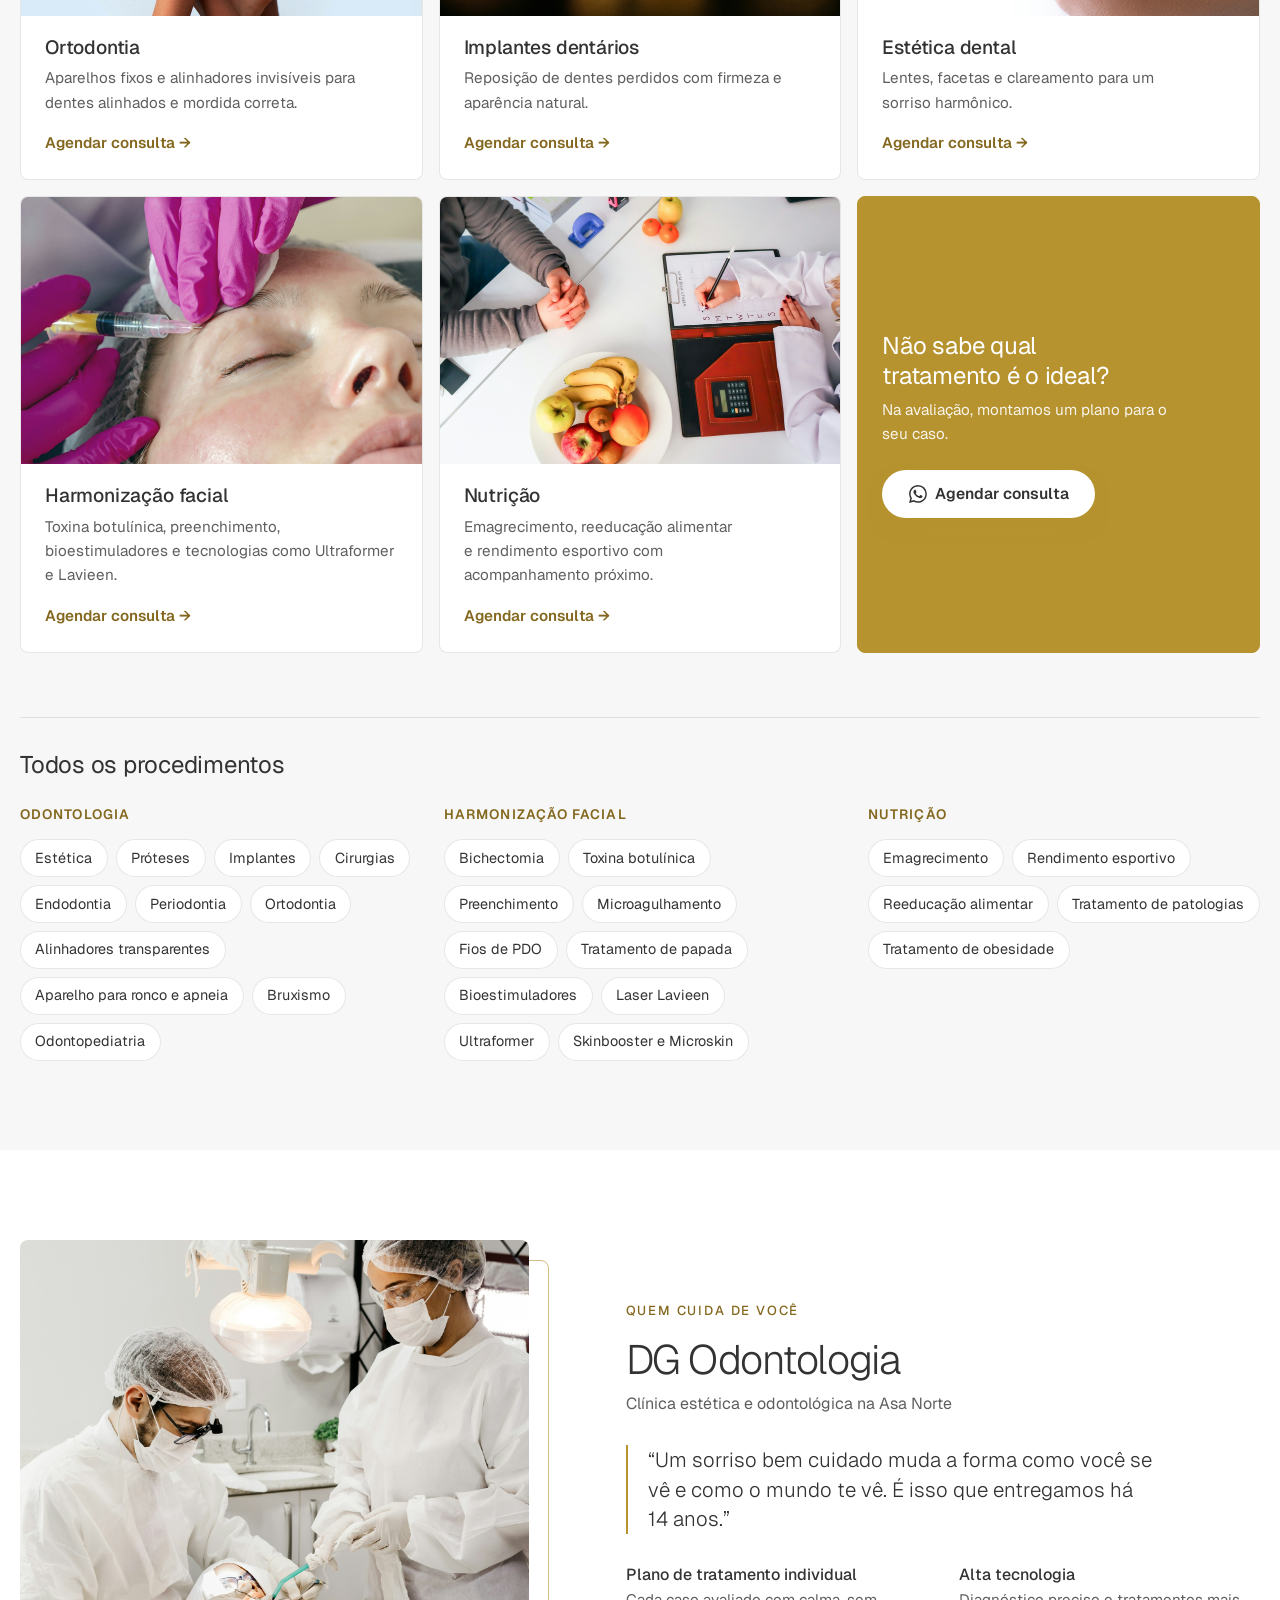
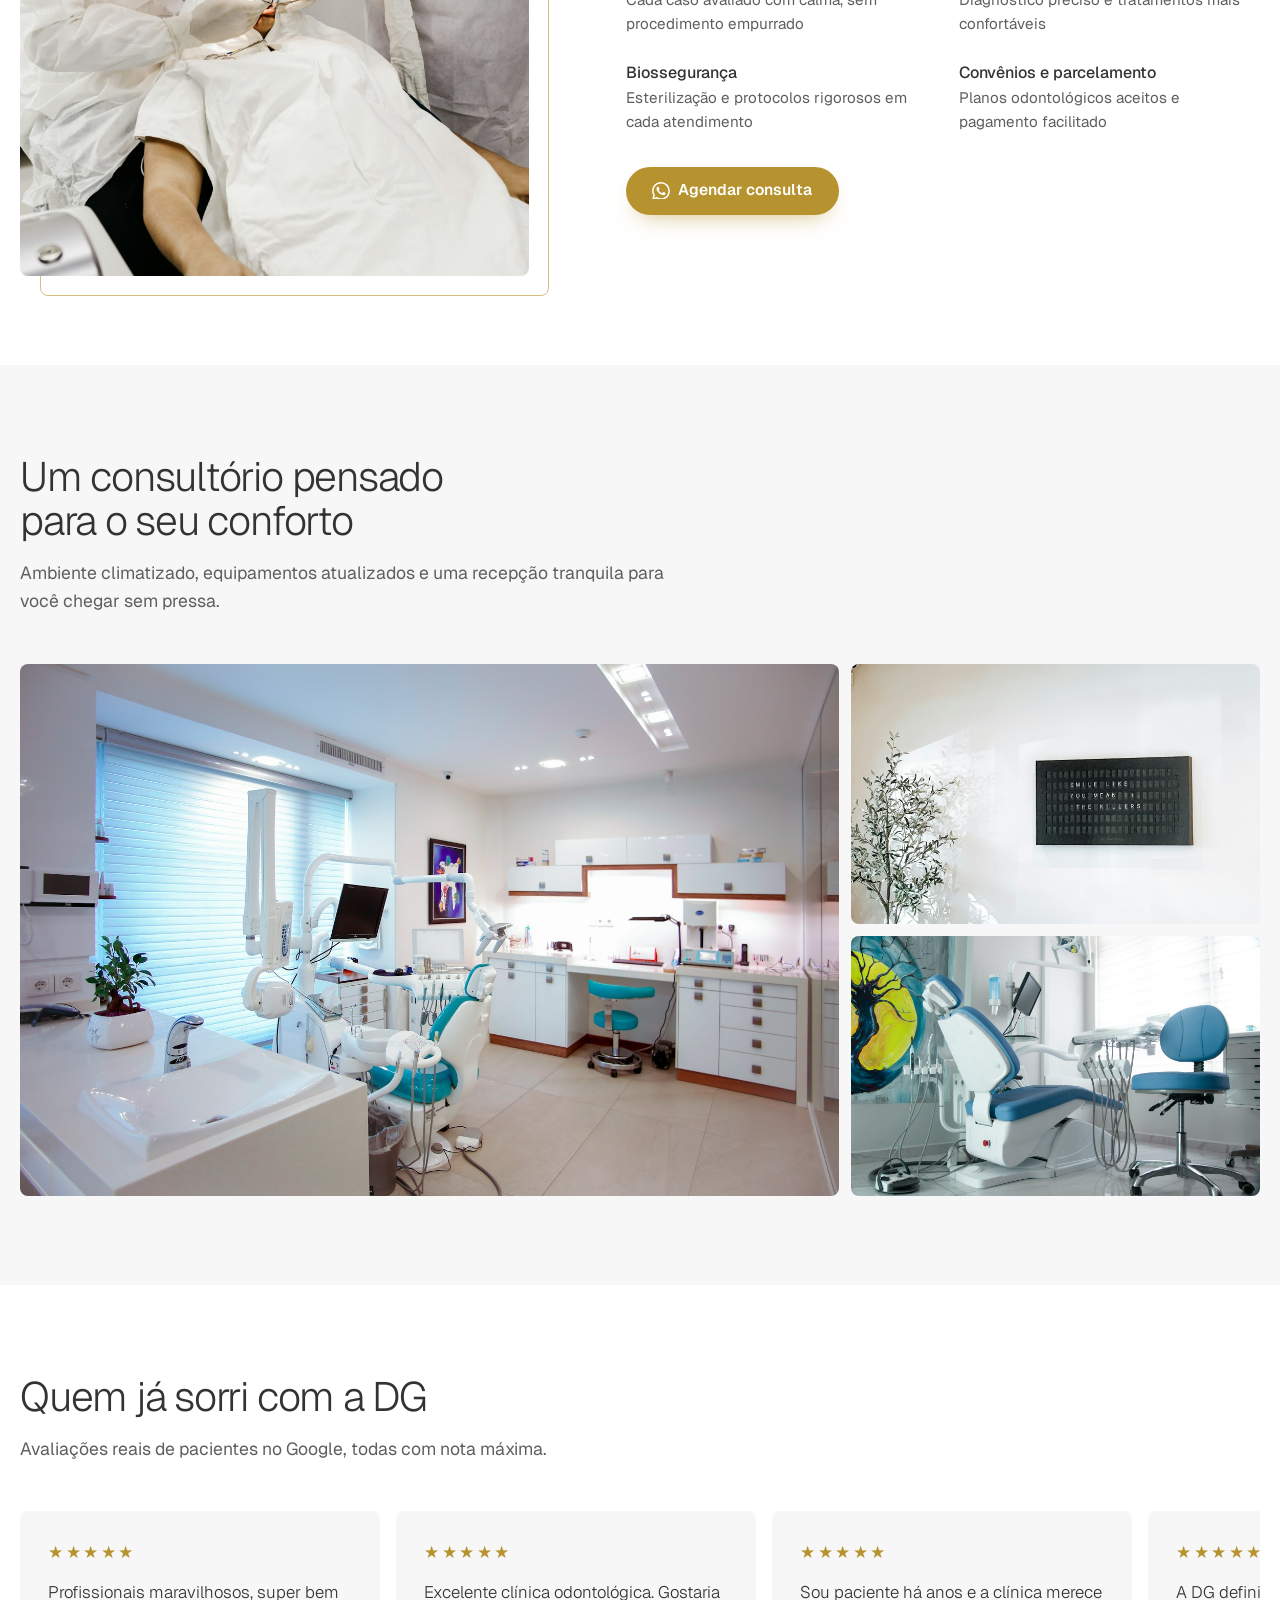
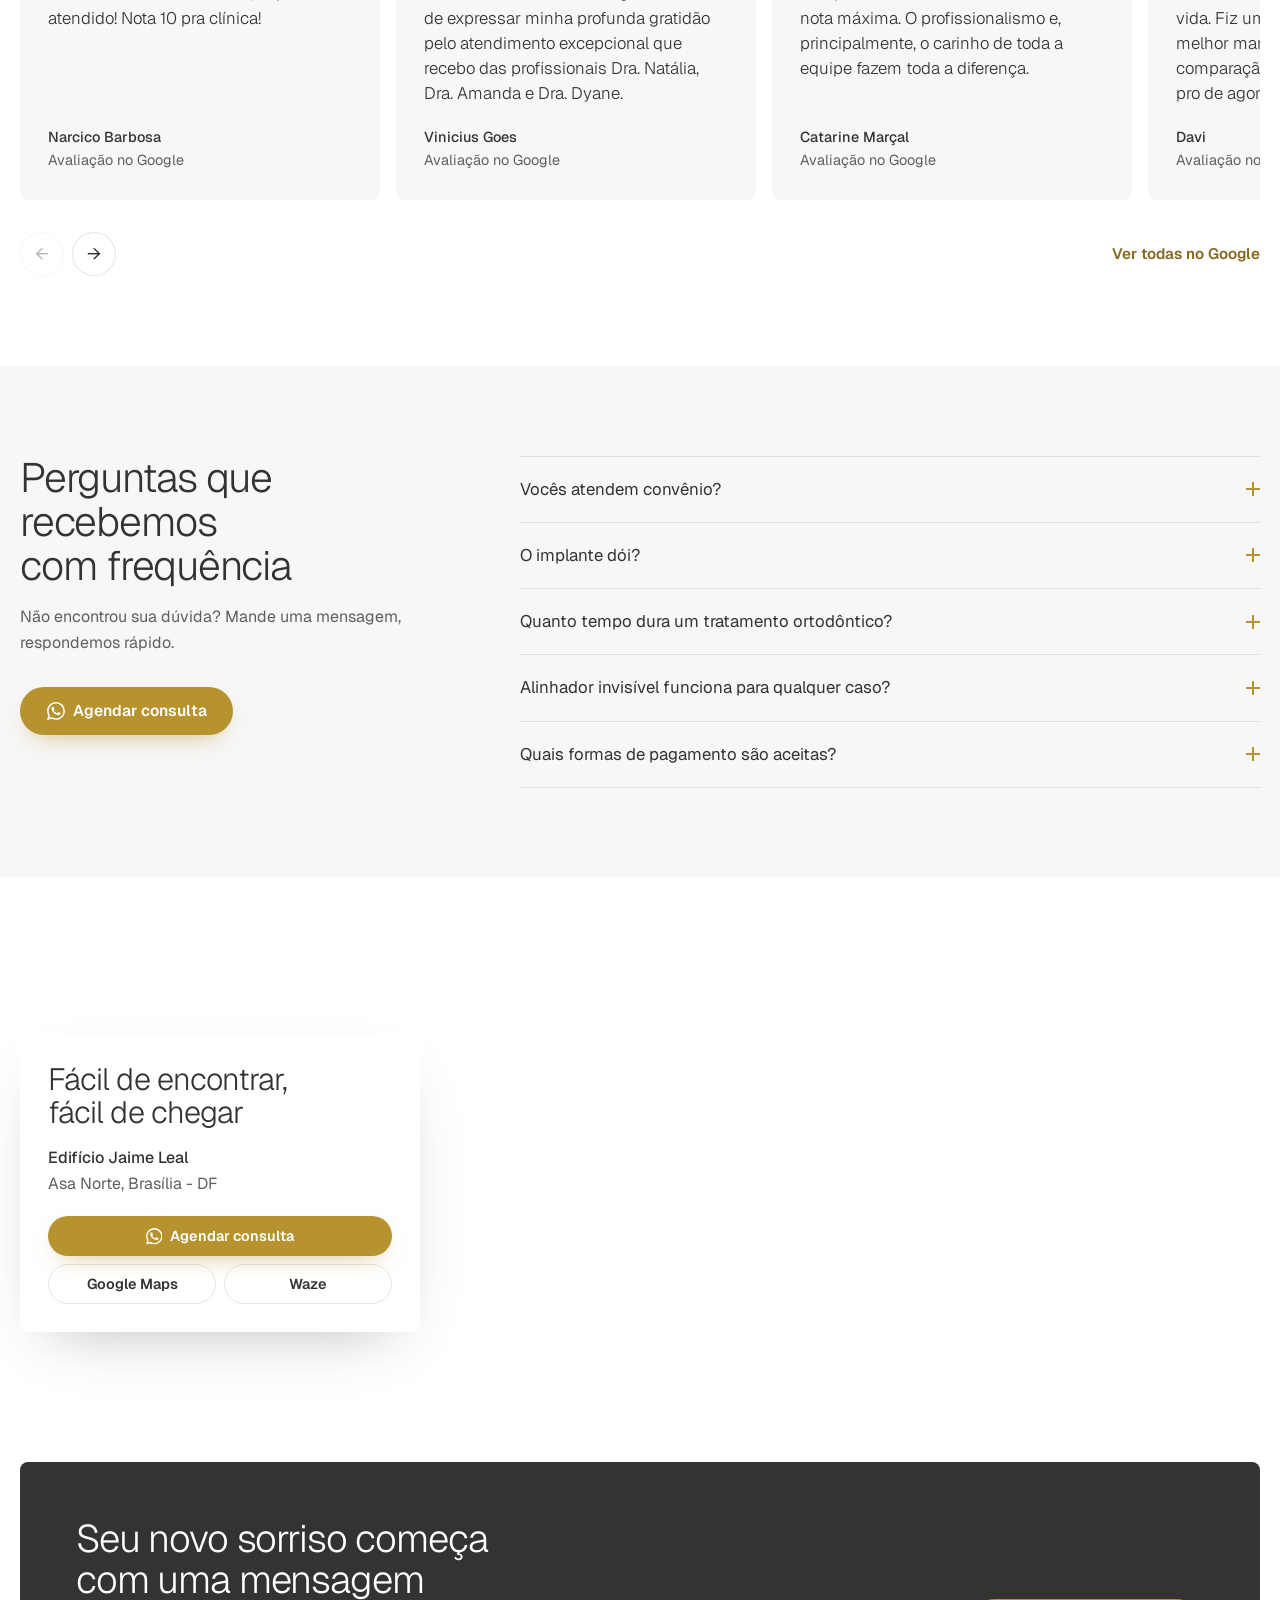
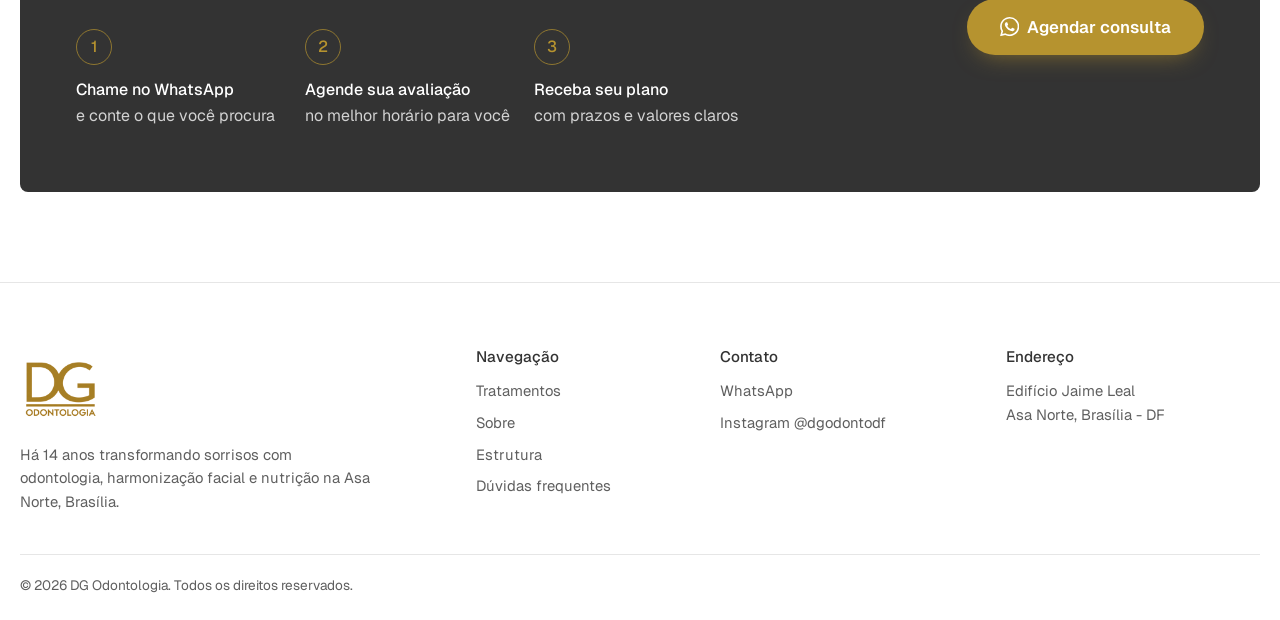
==== commit 99f14dc1: "feat(new design for Landing page)" ====
--- a/index.html
+++ b/index.html
@@ -6,7 +6,7 @@
     <title>DG Odontologia | Ortodontia, Implantes e Estética na Asa Norte, Brasília</title>
     <meta
       name="description"
-      content="Há 14 anos transformando sorrisos em Brasília. Ortodontia, implantes e odontologia estética com alta tecnologia na Asa Norte."
+      content="Há 14 anos transformando sorrisos em Brasília. Odontologia, harmonização facial e nutrição com alta tecnologia na Asa Norte."
     />
     <meta name="theme-color" content="#FFFFFF" />
 
@@ -29,7 +29,7 @@
 
     <link rel="icon" href="assets/logo-dg.png" />
     <link rel="apple-touch-icon" href="assets/logo-dg.png" />
-    <link rel="preload" as="image" href="assets/hero-consulta.jpg" fetchpriority="high" />
+    <link rel="preload" as="image" href="assets/hero-dg.jpg" fetchpriority="high" />
     <link rel="preconnect" href="https://fonts.googleapis.com" />
     <link rel="preconnect" href="https://fonts.gstatic.com" crossorigin />
     <link href="https://fonts.googleapis.com/css2?family=Geist:wght@300..600&display=swap" rel="stylesheet" />
@@ -39,6 +39,7 @@
     </script>
   </head>
   <body>
+    <svg width="0" height="0" style="position:absolute" aria-hidden="true"><symbol id="i-wa" viewBox="0 0 24 24"><path fill="currentColor" d="M17.472 14.382c-.297-.149-1.758-.867-2.03-.967-.273-.099-.471-.148-.67.15-.197.297-.767.966-.94 1.164-.173.199-.347.223-.644.075-.297-.15-1.255-.463-2.39-1.475-.883-.788-1.48-1.761-1.653-2.059-.173-.297-.018-.458.13-.606.134-.133.298-.347.446-.52.149-.174.198-.298.298-.497.099-.198.05-.371-.025-.52-.075-.149-.669-1.612-.916-2.207-.242-.579-.487-.5-.669-.51-.173-.008-.371-.01-.57-.01-.198 0-.52.074-.792.372-.272.297-1.04 1.016-1.04 2.479 0 1.462 1.065 2.875 1.213 3.074.149.198 2.096 3.2 5.077 4.487.709.306 1.262.489 1.694.625.712.227 1.36.195 1.871.118.571-.085 1.758-.719 2.006-1.413.248-.694.248-1.289.173-1.413-.074-.124-.272-.198-.57-.347m-5.421 7.403h-.004a9.87 9.87 0 01-5.031-1.378l-.361-.214-3.741.982.998-3.648-.235-.374a9.86 9.86 0 01-1.51-5.26c.001-5.45 4.436-9.884 9.888-9.884 2.64 0 5.122 1.03 6.988 2.898a9.825 9.825 0 012.893 6.994c-.003 5.45-4.437 9.884-9.885 9.884m8.413-18.297A11.815 11.815 0 0012.05 0C5.495 0 .16 5.335.157 11.892c0 2.096.547 4.142 1.588 5.945L.057 24l6.305-1.654a11.882 11.882 0 005.683 1.448h.005c6.554 0 11.89-5.335 11.893-11.893a11.821 11.821 0 00-3.48-8.413Z"/></symbol></svg>
     <a class="skip-link" href="#conteudo-principal">Pular para o conteúdo</a>
 
     <header class="header" id="topo">
@@ -63,7 +64,7 @@
           target="_blank"
           rel="noopener noreferrer"
           class="btn btn--primary btn--sm header__cta"
-          >Agendar consulta</a
+          ><svg class="ico" aria-hidden="true"><use href="#i-wa"></use></svg>Agendar consulta</a
         >
 
         <button class="nav__toggle" id="navToggle" type="button" aria-expanded="false" aria-controls="nav" aria-label="Abrir menu de navegação">
@@ -77,10 +78,10 @@
       <section class="hero" aria-label="Apresentação">
         <div class="container hero__grid">
           <div class="hero__content">
-            <p class="eyebrow enter" style="--i: 0">Clínica odontológica na Asa Norte, Brasília</p>
+            <p class="eyebrow enter" style="--i: 0">Clínica estética e odontológica na Asa Norte</p>
             <h1 class="enter" style="--i: 1">Há 14 anos <em>transformando sorrisos</em> e mudando vidas</h1>
             <p class="hero__lede enter" style="--i: 2">
-              Ortodontia, implantes e estética dental com alta tecnologia e um plano de tratamento pensado para você.
+              Odontologia, harmonização facial e nutrição com alta tecnologia e um plano pensado para você.
             </p>
             <div class="hero__actions enter" style="--i: 3">
               <a
@@ -88,7 +89,7 @@
                 target="_blank"
                 rel="noopener noreferrer"
                 class="btn btn--primary"
-                >Agendar consulta</a
+                ><svg class="ico" aria-hidden="true"><use href="#i-wa"></use></svg>Agendar consulta</a
               >
               <a href="#tratamentos" class="btn btn--ghost">Ver tratamentos</a>
             </div>
@@ -96,10 +97,10 @@
 
           <figure class="hero__media">
             <img
-              src="assets/hero-consulta.jpg"
-              alt="Dentista conversando com paciente sorridente no consultório"
+              src="assets/hero-dg.jpg"
+              alt="Dentista da DG Odontologia em frente ao logo da clínica, na recepção"
               width="1600"
-              height="1200"
+              height="1600"
               fetchpriority="high"
               decoding="async"
             />
@@ -116,7 +117,7 @@
           </div>
           <div>
             <dt>Referência</dt>
-            <dd>em ortodontia, implantes e estética</dd>
+            <dd>em odontologia, harmonização facial e nutrição</dd>
           </div>
           <div>
             <dt>Tecnologia</dt>
@@ -133,7 +134,7 @@
       <section class="section section--alt" id="tratamentos">
         <div class="container">
           <header class="section-head reveal">
-            <h2>Tratamentos para cada fase do seu sorriso</h2>
+            <h2>Tratamentos para o seu sorriso e bem-estar</h2>
             <p>Tudo começa com uma avaliação completa. Você entende o seu caso antes de qualquer procedimento.</p>
           </header>
 
@@ -143,6 +144,7 @@
               <div class="cards__body">
                 <h3>Ortodontia</h3>
                 <p>Aparelhos fixos e alinhadores invisíveis para dentes alinhados e mordida correta.</p>
+                <a class="cards__link" href="https://wa.me/556181386671?text=Ol%C3%A1!%20Gostei%20muito%20dessa%20landing%20page%20e%20quero%20contratar%20uma%20p%C3%A1gina%20assim%20para%20o%20meu%20neg%C3%B3cio.%20Pode%20me%20passar%20mais%20informa%C3%A7%C3%B5es%3F" target="_blank" rel="noopener noreferrer" aria-label="Agendar consulta de Ortodontia">Agendar consulta <span aria-hidden="true">→</span></a>
               </div>
             </li>
             <li class="reveal">
@@ -150,6 +152,7 @@
               <div class="cards__body">
                 <h3>Implantes dentários</h3>
                 <p>Reposição de dentes perdidos com firmeza e aparência natural.</p>
+                <a class="cards__link" href="https://wa.me/556181386671?text=Ol%C3%A1!%20Gostei%20muito%20dessa%20landing%20page%20e%20quero%20contratar%20uma%20p%C3%A1gina%20assim%20para%20o%20meu%20neg%C3%B3cio.%20Pode%20me%20passar%20mais%20informa%C3%A7%C3%B5es%3F" target="_blank" rel="noopener noreferrer" aria-label="Agendar consulta de Implantes dentários">Agendar consulta <span aria-hidden="true">→</span></a>
               </div>
             </li>
             <li class="reveal">
@@ -157,30 +160,80 @@
               <div class="cards__body">
                 <h3>Estética dental</h3>
                 <p>Lentes, facetas e clareamento para um sorriso harmônico.</p>
+                <a class="cards__link" href="https://wa.me/556181386671?text=Ol%C3%A1!%20Gostei%20muito%20dessa%20landing%20page%20e%20quero%20contratar%20uma%20p%C3%A1gina%20assim%20para%20o%20meu%20neg%C3%B3cio.%20Pode%20me%20passar%20mais%20informa%C3%A7%C3%B5es%3F" target="_blank" rel="noopener noreferrer" aria-label="Agendar consulta de Estética dental">Agendar consulta <span aria-hidden="true">→</span></a>
               </div>
             </li>
             <li class="reveal">
-              <img src="assets/bruxismo-exame.jpg" alt="" width="1600" height="1067" loading="lazy" decoding="async" />
+              <img src="assets/harmonizacao.jpg" alt="" width="1600" height="1067" loading="lazy" decoding="async" />
               <div class="cards__body">
-                <h3>Bruxismo</h3>
-                <p>Diagnóstico e placas para aliviar o ranger de dentes e proteger o esmalte.</p>
+                <h3>Harmonização facial</h3>
+                <p>Toxina botulínica, preenchimento, bioestimuladores e tecnologias como Ultraformer e Lavieen.</p>
+                <a class="cards__link" href="https://wa.me/556181386671?text=Ol%C3%A1!%20Gostei%20muito%20dessa%20landing%20page%20e%20quero%20contratar%20uma%20p%C3%A1gina%20assim%20para%20o%20meu%20neg%C3%B3cio.%20Pode%20me%20passar%20mais%20informa%C3%A7%C3%B5es%3F" target="_blank" rel="noopener noreferrer" aria-label="Agendar consulta de Harmonização facial">Agendar consulta <span aria-hidden="true">→</span></a>
               </div>
             </li>
             <li class="reveal">
-              <img src="assets/clinica-geral.jpg" alt="" width="1600" height="1067" loading="lazy" decoding="async" />
+              <img src="assets/nutricao.jpg" alt="" width="1600" height="1067" loading="lazy" decoding="async" />
               <div class="cards__body">
-                <h3>Clínica geral</h3>
-                <p>Limpeza, restaurações e prevenção para manter a saúde bucal em dia.</p>
+                <h3>Nutrição</h3>
+                <p>Emagrecimento, reeducação alimentar e rendimento esportivo com acompanhamento próximo.</p>
+                <a class="cards__link" href="https://wa.me/556181386671?text=Ol%C3%A1!%20Gostei%20muito%20dessa%20landing%20page%20e%20quero%20contratar%20uma%20p%C3%A1gina%20assim%20para%20o%20meu%20neg%C3%B3cio.%20Pode%20me%20passar%20mais%20informa%C3%A7%C3%B5es%3F" target="_blank" rel="noopener noreferrer" aria-label="Agendar consulta de Nutrição">Agendar consulta <span aria-hidden="true">→</span></a>
               </div>
             </li>
             <li class="reveal cards__cta">
               <div class="cards__body">
                 <h3>Não sabe qual tratamento é o ideal?</h3>
                 <p>Na avaliação, montamos um plano para o seu caso.</p>
-                <a href="https://wa.me/556181386671?text=Ol%C3%A1!%20Gostei%20muito%20dessa%20landing%20page%20e%20quero%20contratar%20uma%20p%C3%A1gina%20assim%20para%20o%20meu%20neg%C3%B3cio.%20Pode%20me%20passar%20mais%20informa%C3%A7%C3%B5es%3F" target="_blank" rel="noopener noreferrer" class="btn btn--primary">Agendar consulta</a>
+                <a href="https://wa.me/556181386671?text=Ol%C3%A1!%20Gostei%20muito%20dessa%20landing%20page%20e%20quero%20contratar%20uma%20p%C3%A1gina%20assim%20para%20o%20meu%20neg%C3%B3cio.%20Pode%20me%20passar%20mais%20informa%C3%A7%C3%B5es%3F" target="_blank" rel="noopener noreferrer" class="btn btn--primary"><svg class="ico" aria-hidden="true"><use href="#i-wa"></use></svg>Agendar consulta</a>
               </div>
             </li>
           </ul>
+
+          <div class="procs reveal">
+            <h3 class="procs__title">Todos os procedimentos</h3>
+            <div class="procs__grid">
+              <div>
+                <h4>Odontologia</h4>
+                <ul>
+                  <li>Estética</li>
+                  <li>Próteses</li>
+                  <li>Implantes</li>
+                  <li>Cirurgias</li>
+                  <li>Endodontia</li>
+                  <li>Periodontia</li>
+                  <li>Ortodontia</li>
+                  <li>Alinhadores transparentes</li>
+                  <li>Aparelho para ronco e apneia</li>
+                  <li>Bruxismo</li>
+                  <li>Odontopediatria</li>
+                </ul>
+              </div>
+              <div>
+                <h4>Harmonização facial</h4>
+                <ul>
+                  <li>Bichectomia</li>
+                  <li>Toxina botulínica</li>
+                  <li>Preenchimento</li>
+                  <li>Microagulhamento</li>
+                  <li>Fios de PDO</li>
+                  <li>Tratamento de papada</li>
+                  <li>Bioestimuladores</li>
+                  <li>Laser Lavieen</li>
+                  <li>Ultraformer</li>
+                  <li>Skinbooster e Microskin</li>
+                </ul>
+              </div>
+              <div>
+                <h4>Nutrição</h4>
+                <ul>
+                  <li>Emagrecimento</li>
+                  <li>Rendimento esportivo</li>
+                  <li>Reeducação alimentar</li>
+                  <li>Tratamento de patologias</li>
+                  <li>Tratamento de obesidade</li>
+                </ul>
+              </div>
+            </div>
+          </div>
         </div>
       </section>
 
@@ -230,7 +283,7 @@
               target="_blank"
               rel="noopener noreferrer"
               class="btn btn--primary pro__cta"
-              >Agendar consulta</a
+              ><svg class="ico" aria-hidden="true"><use href="#i-wa"></use></svg>Agendar consulta</a
             >
           </div>
         </div>
@@ -258,28 +311,88 @@
         </div>
       </section>
 
-      <!-- DEPOIMENTOS -->
-      <!-- TODO: substituir por avaliações reais (Google ou Instagram) com autorização dos pacientes -->
+      <!-- DEPOIMENTOS: avaliações reais do Google (trechos) -->
       <section class="section" id="depoimentos">
         <div class="container">
           <header class="section-head reveal">
             <h2>Quem já sorri com a DG</h2>
+            <p>Avaliações reais de pacientes no Google, todas com nota máxima.</p>
           </header>
 
-          <ul class="quotes" tabindex="0" aria-label="Depoimentos de pacientes">
-            <li class="reveal">
-              <blockquote>Fiz meu tratamento com alinhadores e o acompanhamento foi impecável. Hoje sorrio sem vergonha nas fotos.</blockquote>
-              <p><strong>Larissa C.</strong> Ortodontia</p>
-            </li>
-            <li class="reveal">
-              <blockquote>Tinha medo de implante e explicaram cada etapa. Não senti dor e o resultado ficou natural.</blockquote>
-              <p><strong>Roberto M.</strong> Implante dentário</p>
-            </li>
-            <li class="reveal">
-              <blockquote>Atendimento pontual, clínica limpíssima e uma equipe que realmente escuta. Recomendo de olhos fechados.</blockquote>
-              <p><strong>Ana Paula F.</strong> Clareamento</p>
-            </li>
-          </ul>
+          <div class="quotes-wrap reveal">
+            <ul class="quotes" id="quotes" tabindex="0" aria-label="Avaliações de pacientes no Google">
+            <li>
+              <p class="stars" role="img" aria-label="5 de 5 estrelas">★★★★★</p>
+              <blockquote>Profissionais maravilhosos, super bem atendido! Nota 10 pra clínica!</blockquote>
+              <p><strong>Narcico Barbosa</strong> Avaliação no Google</p>
+            </li>
+            <li>
+              <p class="stars" role="img" aria-label="5 de 5 estrelas">★★★★★</p>
+              <blockquote>Excelente clínica odontológica. Gostaria de expressar minha profunda gratidão pelo atendimento excepcional que recebo das profissionais Dra. Natália, Dra. Amanda e Dra. Dyane.</blockquote>
+              <p><strong>Vinicius Goes</strong> Avaliação no Google</p>
+            </li>
+            <li>
+              <p class="stars" role="img" aria-label="5 de 5 estrelas">★★★★★</p>
+              <blockquote>Sou paciente há anos e a clínica merece nota máxima. O profissionalismo e, principalmente, o carinho de toda a equipe fazem toda a diferença.</blockquote>
+              <p><strong>Catarine Marçal</strong> Avaliação no Google</p>
+            </li>
+            <li>
+              <p class="stars" role="img" aria-label="5 de 5 estrelas">★★★★★</p>
+              <blockquote>A DG definitivamente mudou minha vida. Fiz um implante e tudo ocorreu da melhor maneira possível, não tem comparação do meu sorriso de antes pro de agora.</blockquote>
+              <p><strong>Davi</strong> Avaliação no Google</p>
+            </li>
+            <li>
+              <p class="stars" role="img" aria-label="5 de 5 estrelas">★★★★★</p>
+              <blockquote>Uma clínica maravilhosa, com gente atendendo gente, todo atendimento de excelência.</blockquote>
+              <p><strong>Juraci Melo</strong> Avaliação no Google</p>
+            </li>
+            <li>
+              <p class="stars" role="img" aria-label="5 de 5 estrelas">★★★★★</p>
+              <blockquote>Atendimento impecável, desde a recepção até o atendimento clínico. O Dr. João foi super acolhedor e explicou tudo direitinho.</blockquote>
+              <p><strong>Márcia Araújo</strong> Avaliação no Google</p>
+            </li>
+            <li>
+              <p class="stars" role="img" aria-label="5 de 5 estrelas">★★★★★</p>
+              <blockquote>Excelente atendimento! Profissionais super qualificados e atenciosos, estrutura linda e entrega ótimos resultados.</blockquote>
+              <p><strong>Pedro Enzo</strong> Avaliação no Google</p>
+            </li>
+            <li>
+              <p class="stars" role="img" aria-label="5 de 5 estrelas">★★★★★</p>
+              <blockquote>Dra. Dyanne é ótima profissional, nos atende com simpatia e técnica excelente. Há diversos profissionais muito bons na clínica. Recomendo!</blockquote>
+              <p><strong>Yvanna Aires Gadelha</strong> Avaliação no Google</p>
+            </li>
+            <li>
+              <p class="stars" role="img" aria-label="5 de 5 estrelas">★★★★★</p>
+              <blockquote>Excelente! O atendimento é impecável independentemente do profissional. Lá, você não precisa ter medo de dentista.</blockquote>
+              <p><strong>Vanessa Carvalho</strong> Avaliação no Google</p>
+            </li>
+            <li>
+              <p class="stars" role="img" aria-label="5 de 5 estrelas">★★★★★</p>
+              <blockquote>Meu dente canino não descia, fiz uma cirurgia na DG e rapidamente meu dente desceu por completo. Fiquei muito satisfeita com o processo.</blockquote>
+              <p><strong>Ágata</strong> Avaliação no Google</p>
+            </li>
+            <li>
+              <p class="stars" role="img" aria-label="5 de 5 estrelas">★★★★★</p>
+              <blockquote>O atendimento é humano e de padrão de excelência. Quero recomendar a todas as pessoas, sou paciente há anos desta clínica.</blockquote>
+              <p><strong>Roberto Costa</strong> Avaliação no Google</p>
+            </li>
+            <li>
+              <p class="stars" role="img" aria-label="5 de 5 estrelas">★★★★★</p>
+              <blockquote>Sou paciente da clínica há bastante tempo. Os profissionais me atendem sem pressa, com carinho.</blockquote>
+              <p><strong>Eu sou Suficiente</strong> Avaliação no Google</p>
+            </li>
+            <li>
+              <p class="stars" role="img" aria-label="5 de 5 estrelas">★★★★★</p>
+              <blockquote>Atendimento e serviços de excelência.</blockquote>
+              <p><strong>Julio Cesar Alves</strong> Avaliação no Google</p>
+            </li>
+            </ul>
+            <div class="quotes__nav">
+              <button type="button" class="quotes__btn" data-dir="-1" aria-controls="quotes" aria-label="Avaliações anteriores">←</button>
+              <button type="button" class="quotes__btn" data-dir="1" aria-controls="quotes" aria-label="Próximas avaliações">→</button>
+              <a class="quotes__more" href="https://www.google.com/maps/search/?api=1&amp;query=DG%20Odontologia%20Asa%20Norte%20Bras%C3%ADlia" target="_blank" rel="noopener noreferrer">Ver todas no Google</a>
+            </div>
+          </div>
         </div>
       </section>
 
@@ -294,7 +407,7 @@
               target="_blank"
               rel="noopener noreferrer"
               class="btn btn--primary faq__cta"
-              >Agendar consulta</a
+              ><svg class="ico" aria-hidden="true"><use href="#i-wa"></use></svg>Agendar consulta</a
             >
           </div>
 
@@ -346,7 +459,7 @@
                 target="_blank"
                 rel="noopener noreferrer"
                 class="btn btn--primary btn--sm"
-                >Agendar consulta</a
+                ><svg class="ico" aria-hidden="true"><use href="#i-wa"></use></svg>Agendar consulta</a
               >
               <a
                 href="https://www.google.com/maps/search/?api=1&query=Edif%C3%ADcio%20Jaime%20Leal%20-%20Asa%20Norte%2C%20Bras%C3%ADlia%20-%20DF"
@@ -371,14 +484,18 @@
       <section class="section">
         <div class="container">
           <div class="cta-band reveal">
-            <h2>Seu novo sorriso começa com uma consulta</h2>
-            <p>Avaliação completa, plano de tratamento claro e atendimento na Asa Norte.</p>
+            <h2>Seu novo sorriso começa com uma mensagem</h2>
+            <ol class="cta-band__steps">
+              <li><strong>Chame no WhatsApp</strong> e conte o que você procura</li>
+              <li><strong>Agende sua avaliação</strong> no melhor horário para você</li>
+              <li><strong>Receba seu plano</strong> com prazos e valores claros</li>
+            </ol>
             <a
               href="https://wa.me/556181386671?text=Ol%C3%A1!%20Gostei%20muito%20dessa%20landing%20page%20e%20quero%20contratar%20uma%20p%C3%A1gina%20assim%20para%20o%20meu%20neg%C3%B3cio.%20Pode%20me%20passar%20mais%20informa%C3%A7%C3%B5es%3F"
               target="_blank"
               rel="noopener noreferrer"
-              class="btn btn--primary"
-              >Agendar consulta</a
+              class="btn btn--primary btn--lg"
+              ><svg class="ico" aria-hidden="true"><use href="#i-wa"></use></svg>Agendar consulta</a
             >
           </div>
         </div>
@@ -390,7 +507,7 @@
         <div class="footer__grid">
           <div>
             <img class="footer__logo" src="assets/logo-dg.png" alt="DG Odontologia" width="256" height="256" loading="lazy" />
-            <p>Há 14 anos transformando sorrisos com ortodontia, implantes e estética dental na Asa Norte, Brasília.</p>
+            <p>Há 14 anos transformando sorrisos com odontologia, harmonização facial e nutrição na Asa Norte, Brasília.</p>
           </div>
 
           <div>
@@ -435,14 +552,10 @@
       class="whatsapp-float"
       target="_blank"
       rel="noopener noreferrer"
-      aria-label="Falar no WhatsApp"
+      aria-label="Agendar consulta pelo WhatsApp"
     >
-      <svg width="28" height="28" viewBox="0 0 24 24" aria-hidden="true">
-        <path
-          fill="currentColor"
-          d="M17.472 14.382c-.297-.149-1.758-.867-2.03-.967-.273-.099-.471-.148-.67.15-.197.297-.767.966-.94 1.164-.173.199-.347.223-.644.075-.297-.15-1.255-.463-2.39-1.475-.883-.788-1.48-1.761-1.653-2.059-.173-.297-.018-.458.13-.606.134-.133.298-.347.446-.52.149-.174.198-.298.298-.497.099-.198.05-.371-.025-.52-.075-.149-.669-1.612-.916-2.207-.242-.579-.487-.5-.669-.51-.173-.008-.371-.01-.57-.01-.198 0-.52.074-.792.372-.272.297-1.04 1.016-1.04 2.479 0 1.462 1.065 2.875 1.213 3.074.149.198 2.096 3.2 5.077 4.487.709.306 1.262.489 1.694.625.712.227 1.36.195 1.871.118.571-.085 1.758-.719 2.006-1.413.248-.694.248-1.289.173-1.413-.074-.124-.272-.198-.57-.347m-5.421 7.403h-.004a9.87 9.87 0 01-5.031-1.378l-.361-.214-3.741.982.998-3.648-.235-.374a9.86 9.86 0 01-1.51-5.26c.001-5.45 4.436-9.884 9.888-9.884 2.64 0 5.122 1.03 6.988 2.898a9.825 9.825 0 012.893 6.994c-.003 5.45-4.437 9.884-9.885 9.884m8.413-18.297A11.815 11.815 0 0012.05 0C5.495 0 .16 5.335.157 11.892c0 2.096.547 4.142 1.588 5.945L.057 24l6.305-1.654a11.882 11.882 0 005.683 1.448h.005c6.554 0 11.89-5.335 11.893-11.893a11.821 11.821 0 00-3.48-8.413Z"
-        />
-      </svg>
+      <svg class="ico" aria-hidden="true"><use href="#i-wa"></use></svg>
+      <span class="whatsapp-float__label" aria-hidden="true">Agendar consulta</span>
     </a>
 
     <script src="script.js"></script>
--- a/styles.css
+++ b/styles.css
@@ -87,6 +87,10 @@
 .btn--ghost { border-color: var(--line); color: var(--ink); }
 .btn--ghost:hover { border-color: var(--accent); color: var(--accent-ink); }
 .btn--sm { min-height: 2.5rem; padding: 0 1.1rem; font-size: 0.9rem; }
+.btn--lg { min-height: 3.5rem; padding: 0 2rem; font-size: 1.05rem; }
+.ico { width: 1.15em; height: 1.15em; flex: none; }
+.btn--primary { box-shadow: 0 10px 24px -12px rgb(182 147 47 / 0.7); }
+.btn--primary:hover { transform: translateY(-1px); }
 
 /* ---------- Header ---------- */
 .header {
@@ -144,7 +148,7 @@
 .hero__lede { margin-top: 1.25rem; max-width: 46ch; font-size: 1.125rem; color: var(--ink-soft); }
 .hero__actions { margin-top: 2rem; display: flex; flex-wrap: wrap; gap: 0.75rem; }
 .hero__media { border-radius: var(--r); overflow: hidden; aspect-ratio: 4 / 3; background: var(--bg-alt); }
-.hero__media img { width: 100%; height: 100%; object-fit: cover; object-position: 55% 50%; }
+.hero__media img { width: 100%; height: 100%; object-fit: cover; object-position: 100% 0%; }
 
 @media (max-width: 479px) {
   .hero__actions .btn { flex: 1 1 100%; }
@@ -186,12 +190,18 @@
 .cards li:hover { border-color: var(--accent); box-shadow: var(--shadow); }
 .cards img { width: 100%; height: auto; aspect-ratio: 3 / 2; object-fit: cover; transition: transform 0.9s var(--ease); }
 .cards li:hover img { transform: scale(1.04); }
-.cards__body { padding: 1.25rem 1.5rem 1.5rem; flex: 1; }
+.cards__body { padding: 1.25rem 1.5rem 1.5rem; flex: 1; display: flex; flex-direction: column; }
+.cards__link {
+  margin-top: auto; padding-top: 1rem; align-self: flex-start;
+  font-weight: 600; font-size: 0.95rem; color: var(--accent-ink);
+}
+.cards__link span { display: inline-block; transition: transform 0.3s var(--ease); }
+.cards li:hover .cards__link span, .cards__link:focus-visible span { transform: translateX(4px); }
 .cards h3 { font-size: 1.2rem; font-weight: 500; }
 .cards p { margin-top: 0.4rem; color: var(--ink-soft); font-size: 0.95rem; }
 
 .cards li.cards__cta { background: var(--accent); border-color: var(--accent); color: #fff; justify-content: center; }
-.cards__cta .cards__body { flex: 0; padding: 2rem 1.5rem; }
+.cards__cta .cards__body { flex: 0; padding: 2rem 1.5rem; display: block; }
 .cards__cta h3 { font-size: 1.5rem; font-weight: 400; }
 .cards__cta p { color: rgb(255 255 255 / 0.9); }
 .cards__cta .btn { margin-top: 1.5rem; background: #fff; color: var(--ink); }
@@ -199,6 +209,18 @@
 
 @media (min-width: 640px) { .cards { grid-template-columns: repeat(2, 1fr); } }
 @media (min-width: 1024px) { .cards { grid-template-columns: repeat(3, 1fr); } }
+
+/* Lista completa de procedimentos abaixo dos cards */
+.procs { margin-top: clamp(2.5rem, 5vw, 4rem); padding-top: 2rem; border-top: 1px solid var(--line); }
+.procs__title { font-size: 1.5rem; font-weight: 400; }
+.procs__grid { display: grid; gap: 2rem; margin-top: 1.5rem; }
+.procs h4 { color: var(--accent-ink); font-size: 0.85rem; font-weight: 600; letter-spacing: 0.08em; text-transform: uppercase; }
+.procs ul { margin-top: 0.85rem; display: flex; flex-wrap: wrap; gap: 0.5rem; }
+.procs li {
+  padding: 0.4rem 0.9rem; border-radius: 999px; font-size: 0.9rem;
+  background: var(--bg); border: 1px solid var(--line); color: var(--ink);
+}
+@media (min-width: 640px) { .procs__grid { grid-template-columns: repeat(3, 1fr); } }
 
 /* ---------- Sobre ---------- */
 .pro { display: grid; gap: 2.5rem; align-items: center; }
@@ -233,21 +255,31 @@
   .gallery__main { grid-column: 1; grid-row: span 2; }
 }
 
-/* ---------- Depoimentos ---------- */
-.quotes { display: grid; gap: 1rem; }
-.quotes li { background: var(--bg-alt); border-radius: var(--r); padding: 1.75rem; display: flex; flex-direction: column; }
-.quotes li::before { content: "“"; display: block; height: 2rem; font-size: 4rem; line-height: 1; color: var(--accent); }
-.quotes blockquote { font-size: 1.1rem; font-weight: 300; line-height: 1.5; flex: 1; }
-.quotes p { margin-top: 1.25rem; font-size: 0.9rem; color: var(--ink-soft); }
+/* ---------- Depoimentos (carrossel com scroll-snap) ---------- */
+.quotes {
+  display: grid; grid-auto-flow: column; grid-auto-columns: min(85%, 360px); gap: 1rem;
+  overflow-x: auto; scroll-snap-type: x mandatory; scrollbar-width: none;
+  margin-inline: -1.25rem; padding: 0 1.25rem 0.5rem; scroll-padding-inline: 1.25rem;
+}
+.quotes::-webkit-scrollbar { display: none; }
+.quotes li {
+  scroll-snap-align: start; background: var(--bg-alt); border-radius: var(--r);
+  padding: 1.75rem; display: flex; flex-direction: column;
+}
+.stars { color: var(--accent); letter-spacing: 0.15em; font-size: 1.05rem; margin-bottom: 0.9rem; }
+.quotes blockquote { font-size: 1.05rem; font-weight: 300; line-height: 1.5; flex: 1; }
+.quotes p:last-child { margin-top: 1.25rem; font-size: 0.9rem; color: var(--ink-soft); }
 .quotes strong { display: block; color: var(--ink); font-weight: 500; }
-@media (min-width: 900px) { .quotes { grid-template-columns: repeat(3, 1fr); } }
-@media (max-width: 899px) {
-  .quotes {
-    grid-auto-flow: column; grid-auto-columns: min(85%, 360px); overflow-x: auto; scroll-snap-type: x mandatory;
-    margin-inline: -1.25rem; padding: 0 1.25rem 0.75rem; scroll-padding-inline: 1.25rem;
-  }
-  .quotes li { scroll-snap-align: start; }
-}
+.quotes__nav { margin-top: 1.5rem; display: flex; align-items: center; gap: 0.5rem; }
+.quotes__btn {
+  width: 44px; height: 44px; border-radius: 50%; border: 1px solid var(--line); background: var(--bg);
+  cursor: pointer; font-size: 1.1rem; transition: border-color 0.3s var(--ease), color 0.3s var(--ease);
+}
+.quotes__btn:hover { border-color: var(--accent); color: var(--accent-ink); }
+.quotes__btn:disabled { opacity: 0.35; cursor: default; border-color: var(--line); color: inherit; }
+.quotes__more { margin-left: auto; font-weight: 600; font-size: 0.95rem; color: var(--accent-ink); }
+.quotes__more:hover { text-decoration: underline; }
+@media (min-width: 1240px) { .quotes { margin-inline: 0; padding-inline: 0; scroll-padding-inline: 0; } }
 
 /* ---------- FAQ ---------- */
 .faq { display: grid; gap: 2rem; }
@@ -296,10 +328,24 @@
   display: grid; gap: 1.25rem; justify-items: start;
 }
 .cta-band h2 { font-size: clamp(1.7rem, 3vw, 2.5rem); max-width: 22ch; }
-.cta-band p { color: rgb(255 255 255 / 0.78); max-width: 52ch; }
+.cta-band__steps { display: grid; gap: 1rem; counter-reset: passo; margin-block: 0.5rem; list-style: none; }
+.cta-band__steps li {
+  counter-increment: passo; position: relative; padding-left: 3.1rem; min-height: 2.25rem;
+  color: rgb(255 255 255 / 0.78);
+}
+.cta-band__steps li::before {
+  content: counter(passo); display: grid; place-items: center; width: 2.25rem; height: 2.25rem; border-radius: 50%;
+  border: 1px solid rgb(182 147 47 / 0.7); color: var(--accent); font-weight: 500;
+  position: absolute; left: 0; top: -0.2rem;
+}
+.cta-band__steps strong { display: block; }
+.cta-band__steps strong { color: #fff; font-weight: 500; }
 @media (max-width: 479px) { .cta-band .btn { width: 100%; } }
 @media (min-width: 900px) {
-  .cta-band { grid-template-columns: 1fr auto; column-gap: 3rem; }
+  .cta-band { grid-template-columns: 1fr auto; column-gap: 4rem; }
+  .cta-band__steps { grid-template-columns: repeat(3, 1fr); grid-column: 1; gap: 1.5rem; }
+  .cta-band__steps li { padding: 3rem 0 0; }
+  .cta-band__steps li::before { top: 0; }
   .cta-band .btn { grid-column: 2; grid-row: 1 / span 2; align-self: center; }
 }
 
@@ -318,11 +364,17 @@
 /* ---------- WhatsApp flutuante ---------- */
 .whatsapp-float {
   position: fixed; right: 1rem; bottom: 1rem; z-index: 40;
-  width: 56px; height: 56px; border-radius: 50%; display: grid; place-items: center;
-  background: #1f8f4e; color: #fff; box-shadow: var(--shadow);
-  transition: transform 0.3s var(--ease);
-}
-.whatsapp-float:hover { transform: translateY(-2px); }
+  min-width: 56px; height: 56px; border-radius: 999px; display: flex; align-items: center; justify-content: center; gap: 0.6rem;
+  background: #1f8f4e; color: #fff; box-shadow: var(--shadow); font-weight: 600;
+  transition: transform 0.3s var(--ease), background-color 0.3s var(--ease);
+}
+.whatsapp-float .ico { width: 28px; height: 28px; }
+.whatsapp-float:hover { transform: translateY(-2px); background: #187a41; }
+.whatsapp-float__label { display: none; }
+@media (min-width: 900px) {
+  .whatsapp-float { right: 1.5rem; bottom: 1.5rem; padding: 0 1.4rem 0 1.1rem; }
+  .whatsapp-float__label { display: inline; }
+}
 
 /* ---------- Movimento ---------- */
 @media (prefers-reduced-motion: no-preference) {
@@ -331,11 +383,18 @@
 
   .js .reveal { opacity: 0; translate: 0 24px; transition: opacity 0.8s var(--ease), translate 0.8s var(--ease); }
   .js .reveal.is-visible { opacity: 1; translate: 0 0; }
-  .cards li.reveal:nth-child(2), .gallery .reveal:nth-child(2), .quotes .reveal:nth-child(2) { transition-delay: 80ms; }
-  .cards li.reveal:nth-child(3), .gallery .reveal:nth-child(3), .quotes .reveal:nth-child(3) { transition-delay: 160ms; }
+  .cards li.reveal:nth-child(2), .gallery .reveal:nth-child(2) { transition-delay: 80ms; }
+  .cards li.reveal:nth-child(3), .gallery .reveal:nth-child(3) { transition-delay: 160ms; }
   .cards li.reveal:nth-child(5) { transition-delay: 80ms; }
   .cards li.reveal:nth-child(6) { transition-delay: 160ms; }
 }
 
+@media (prefers-reduced-motion: no-preference) {
+  .whatsapp-float::after {
+    content: ""; position: absolute; inset: 0; border-radius: inherit; border: 2px solid #1f8f4e;
+    animation: ping 2s var(--ease) 2.5s 3 both; pointer-events: none;
+  }
+}
+@keyframes ping { from { opacity: 0.8; transform: scale(1); } to { opacity: 0; transform: scale(1.35); } }
 @keyframes rise { from { opacity: 0; transform: translateY(18px); } }
 @keyframes unveil { from { clip-path: inset(100% 0 0 0); } to { clip-path: inset(0 0 0 0); } }
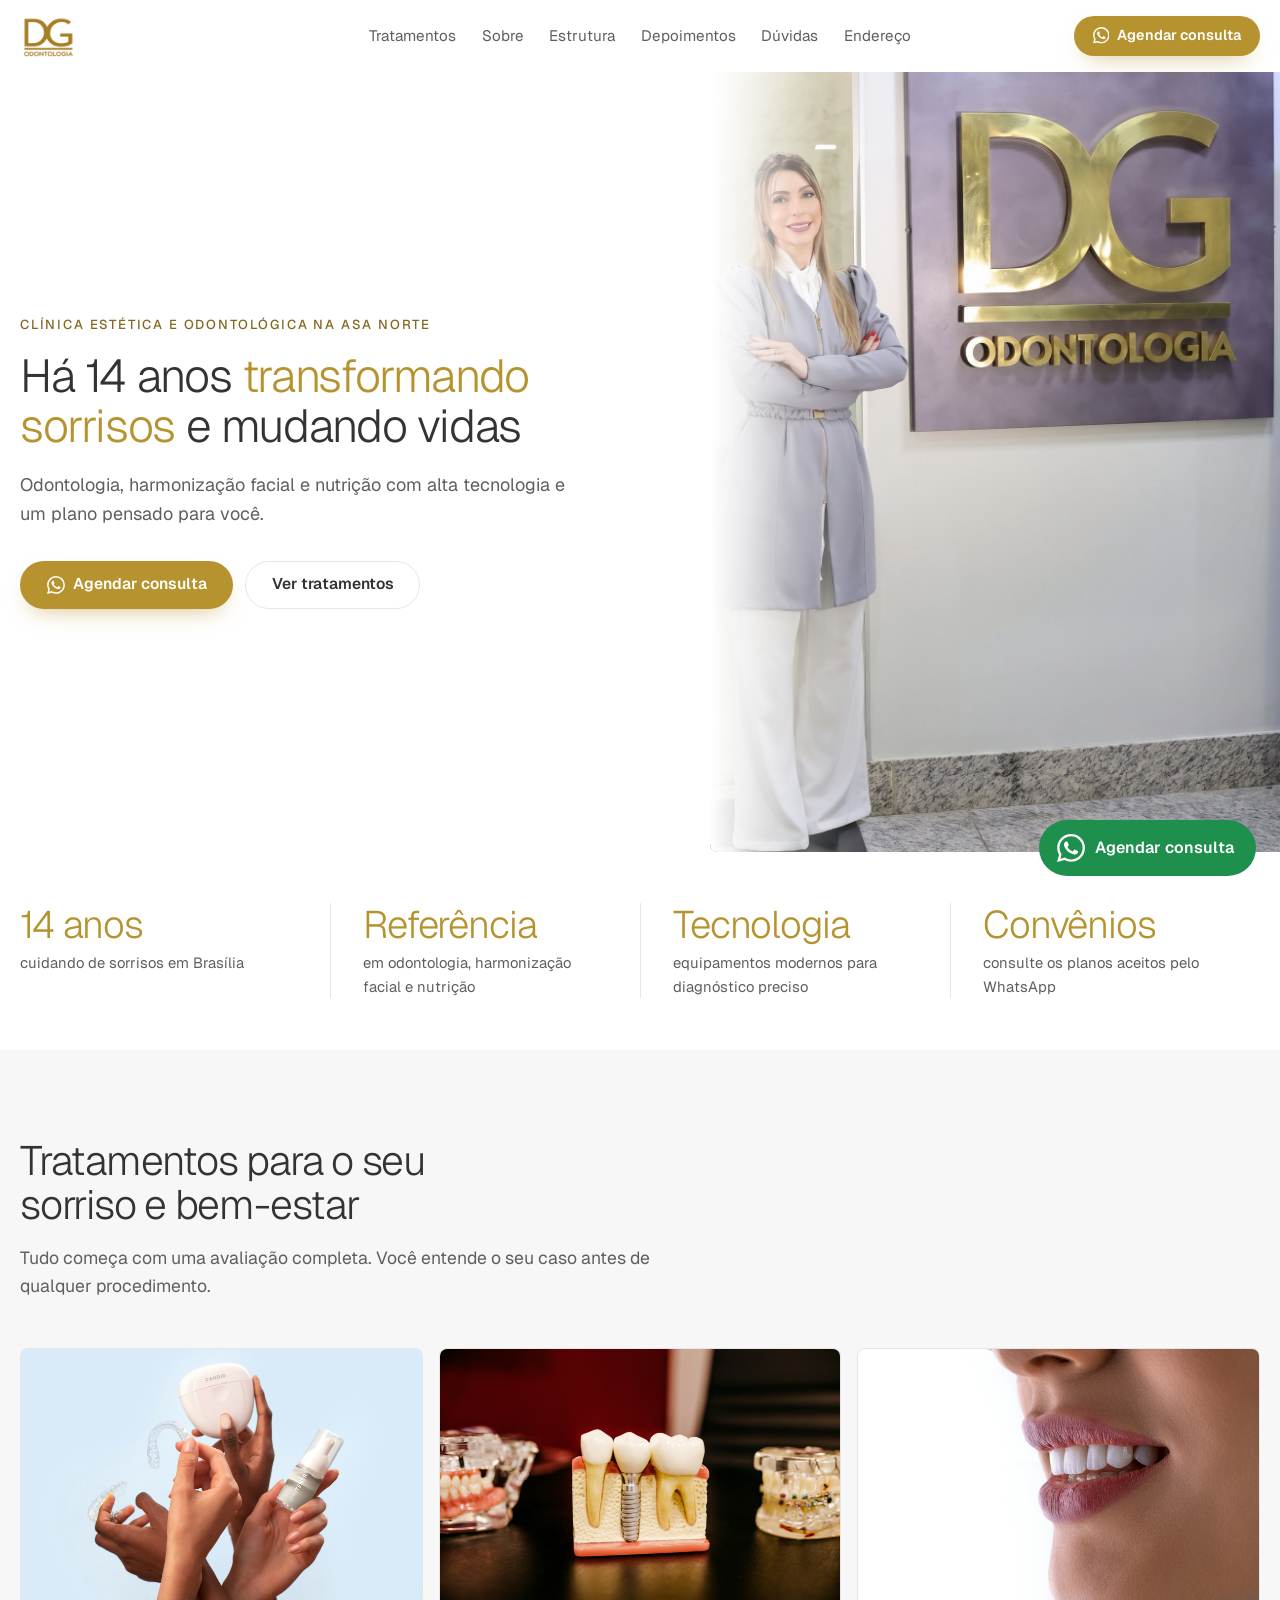
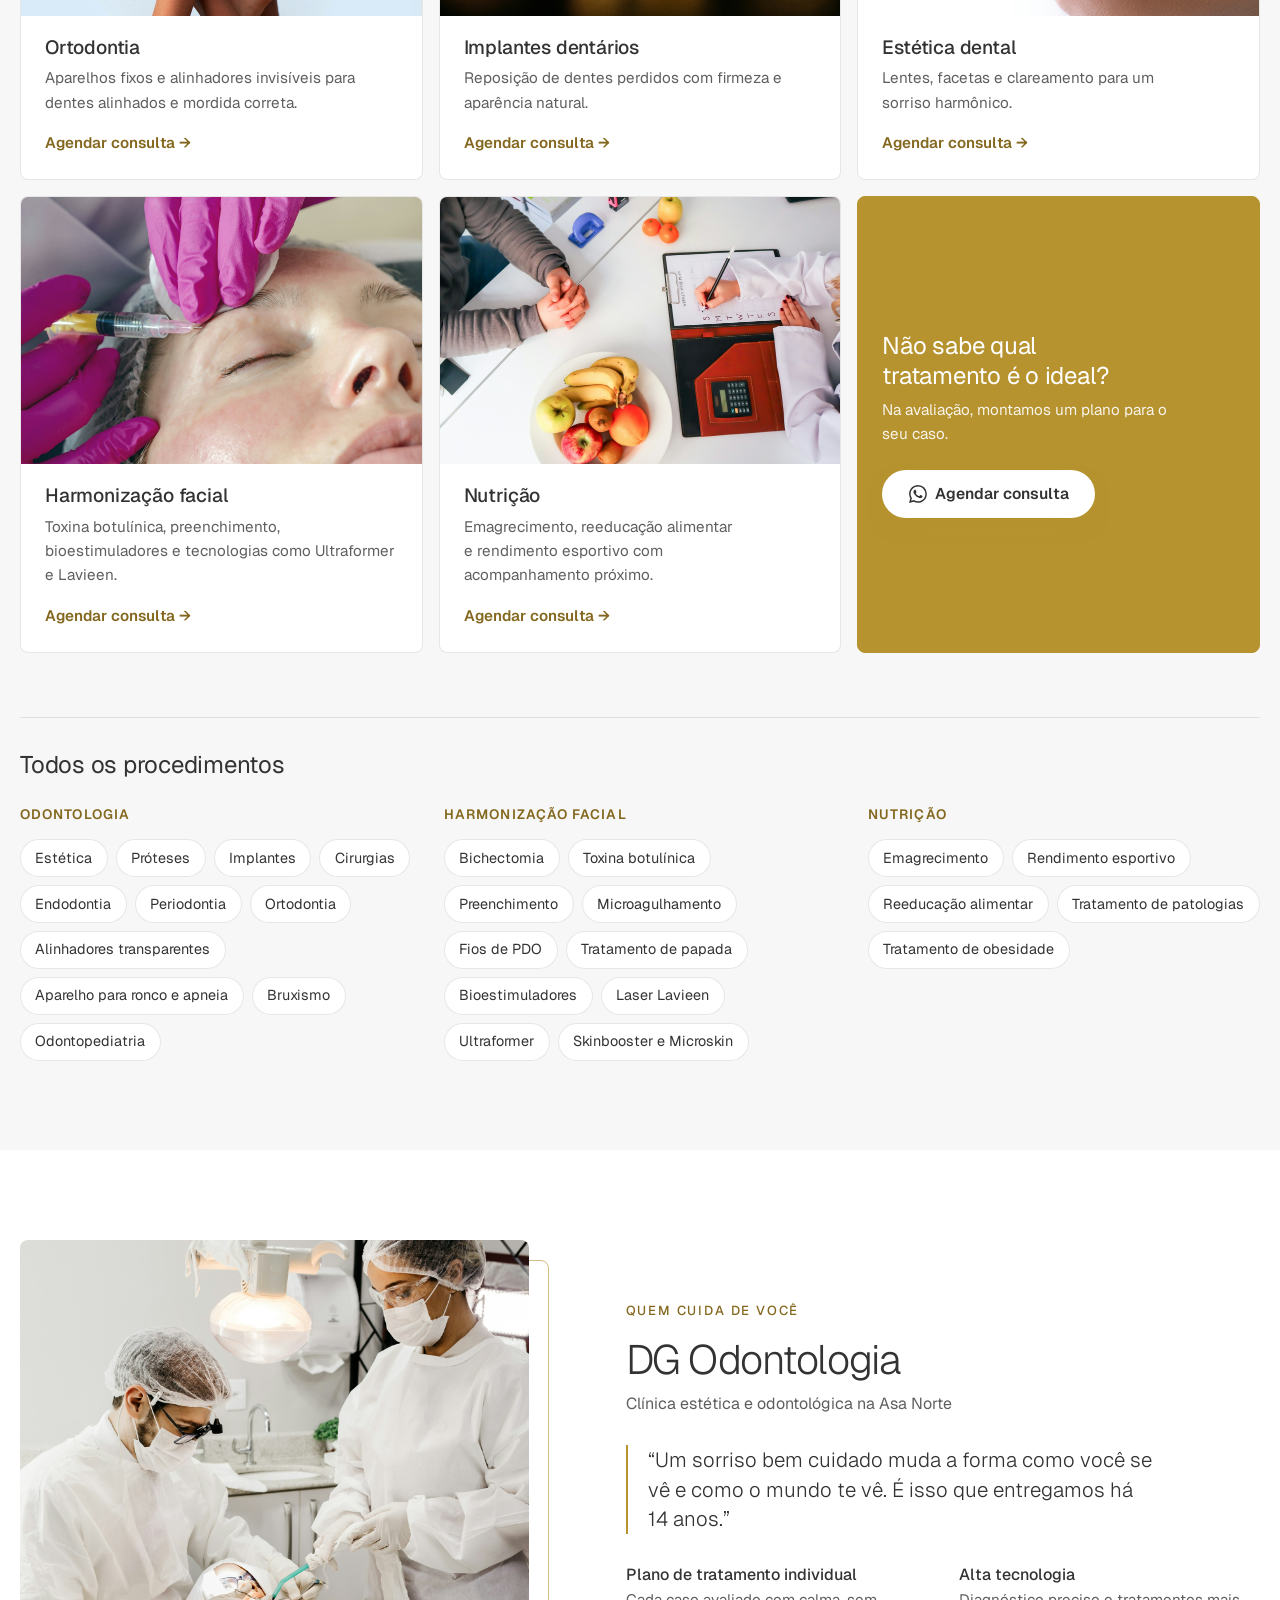
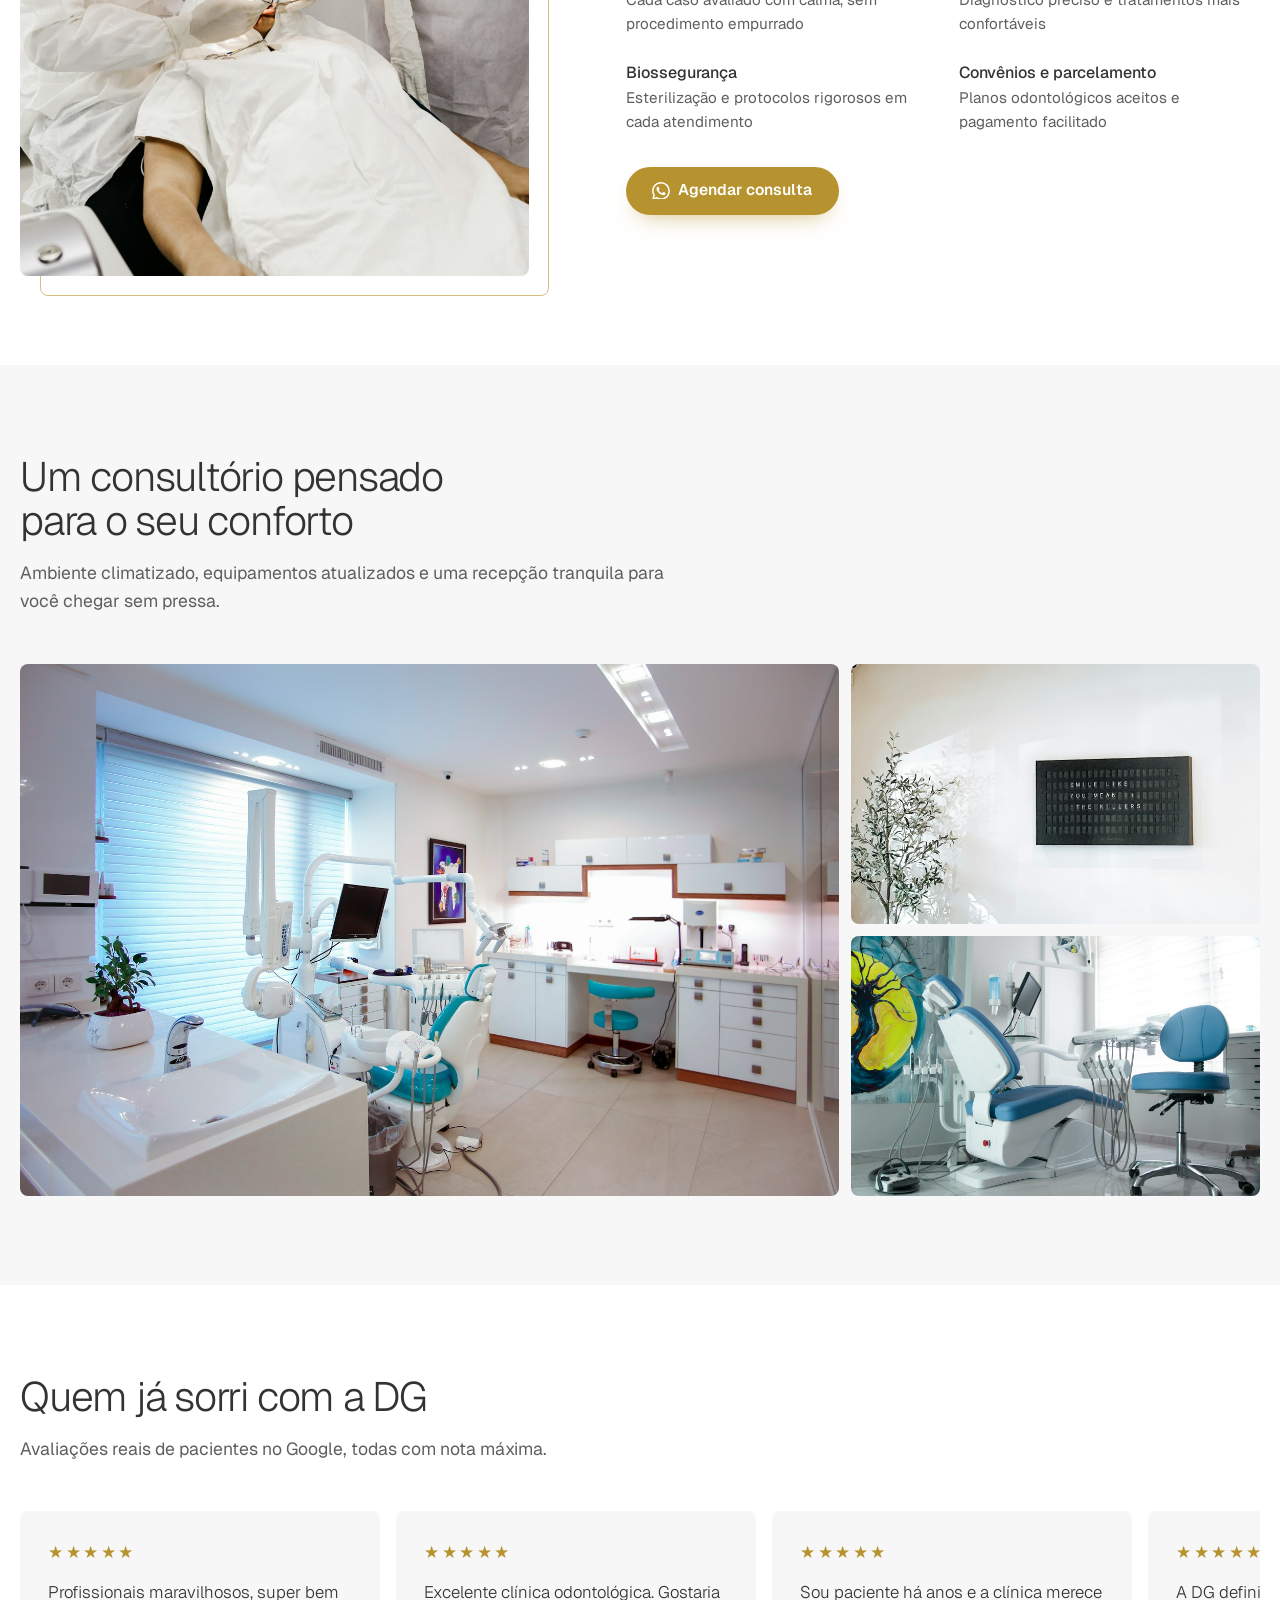
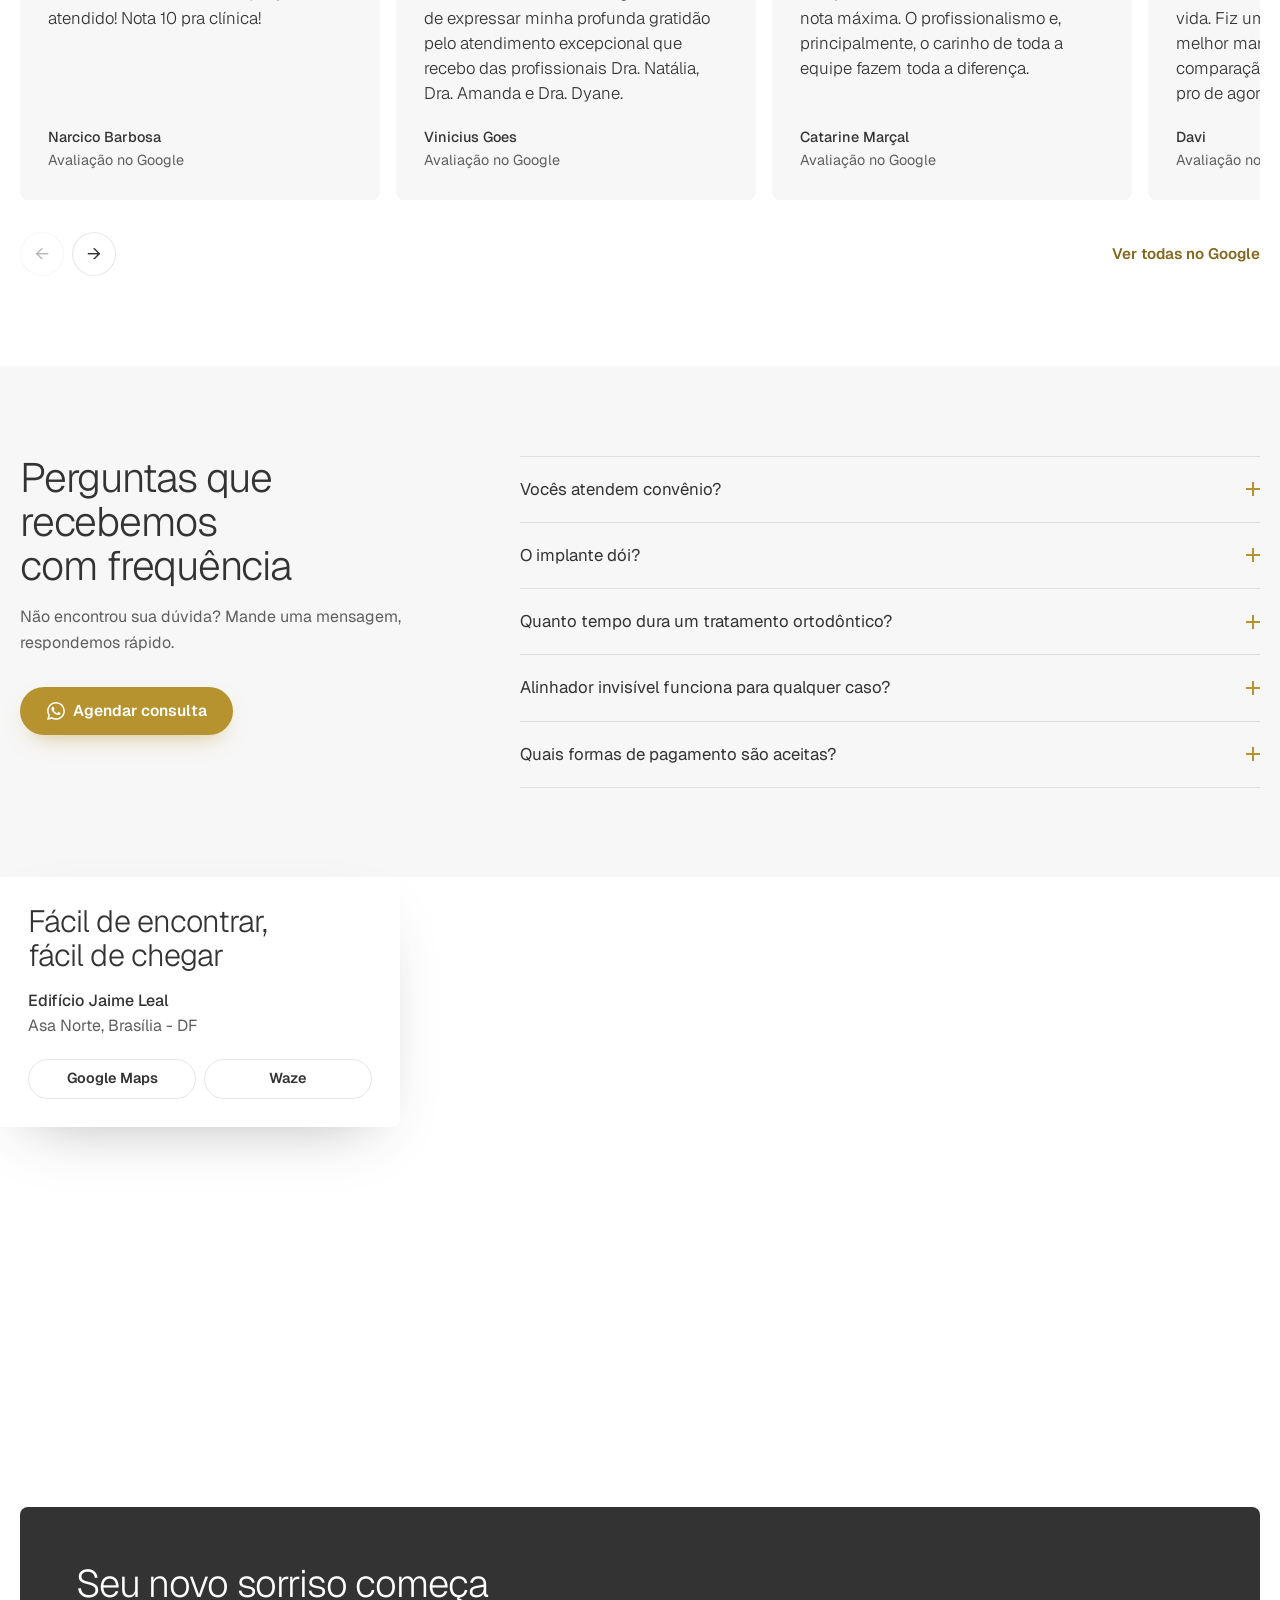
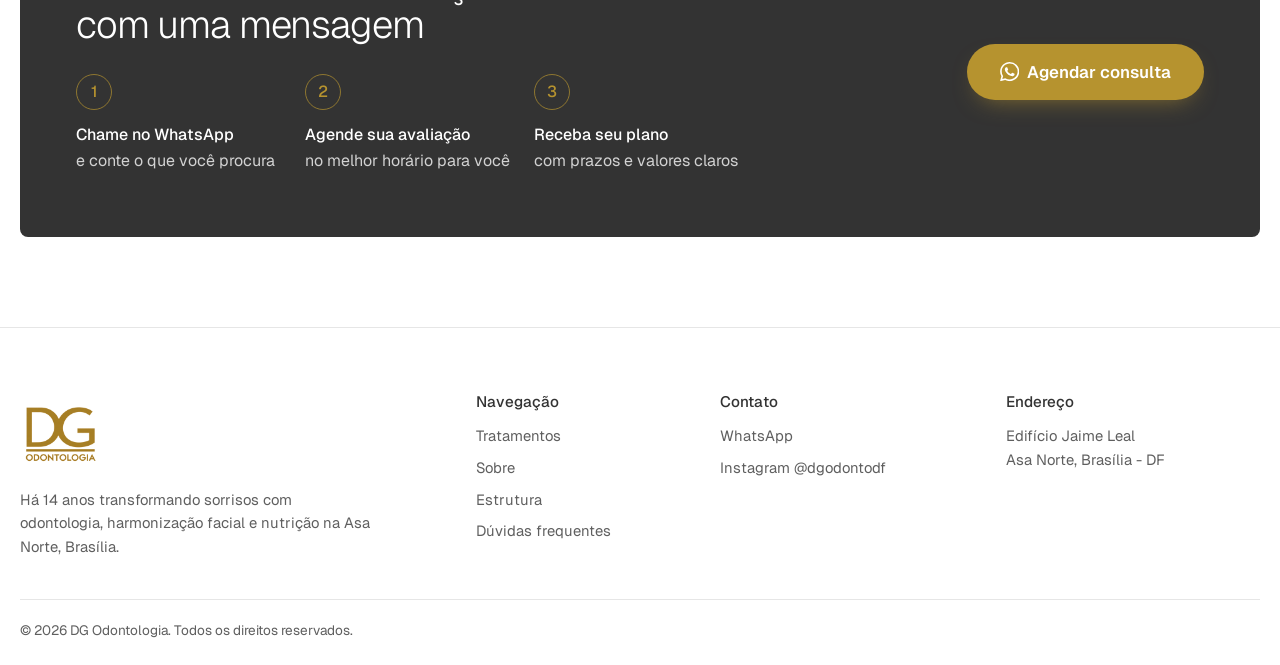
==== commit 8a53257a: "LP: menu centralizado, degradê no hero, cursor dourado e card de endereço no canto do mapa Cartão: b" ====
--- a/index.html
+++ b/index.html
@@ -36,10 +36,31 @@
     <link rel="stylesheet" href="styles.css" />
     <script>
       document.documentElement.classList.add("js");
+      /* Intro com a logo: só na primeira página aberta da visita */
+      try {
+        if (!sessionStorage.getItem("dg-intro")) {
+          var html = document.documentElement;
+          html.classList.add("has-intro");
+          sessionStorage.setItem("dg-intro", "1");
+          /* Só começa a contar no primeiro quadro desenhado, para a intro não
+             acabar enquanto a página ainda carrega. O timeout é uma trava. */
+          var play = function () { html.classList.add("intro-play"); };
+          document.addEventListener("DOMContentLoaded", function () {
+            requestAnimationFrame(function () { requestAnimationFrame(play); });
+          });
+          setTimeout(play, 3000);
+        }
+      } catch (e) {}
     </script>
   </head>
   <body>
     <svg width="0" height="0" style="position:absolute" aria-hidden="true"><symbol id="i-wa" viewBox="0 0 24 24"><path fill="currentColor" d="M17.472 14.382c-.297-.149-1.758-.867-2.03-.967-.273-.099-.471-.148-.67.15-.197.297-.767.966-.94 1.164-.173.199-.347.223-.644.075-.297-.15-1.255-.463-2.39-1.475-.883-.788-1.48-1.761-1.653-2.059-.173-.297-.018-.458.13-.606.134-.133.298-.347.446-.52.149-.174.198-.298.298-.497.099-.198.05-.371-.025-.52-.075-.149-.669-1.612-.916-2.207-.242-.579-.487-.5-.669-.51-.173-.008-.371-.01-.57-.01-.198 0-.52.074-.792.372-.272.297-1.04 1.016-1.04 2.479 0 1.462 1.065 2.875 1.213 3.074.149.198 2.096 3.2 5.077 4.487.709.306 1.262.489 1.694.625.712.227 1.36.195 1.871.118.571-.085 1.758-.719 2.006-1.413.248-.694.248-1.289.173-1.413-.074-.124-.272-.198-.57-.347m-5.421 7.403h-.004a9.87 9.87 0 01-5.031-1.378l-.361-.214-3.741.982.998-3.648-.235-.374a9.86 9.86 0 01-1.51-5.26c.001-5.45 4.436-9.884 9.888-9.884 2.64 0 5.122 1.03 6.988 2.898a9.825 9.825 0 012.893 6.994c-.003 5.45-4.437 9.884-9.885 9.884m8.413-18.297A11.815 11.815 0 0012.05 0C5.495 0 .16 5.335.157 11.892c0 2.096.547 4.142 1.588 5.945L.057 24l6.305-1.654a11.882 11.882 0 005.683 1.448h.005c6.554 0 11.89-5.335 11.893-11.893a11.821 11.821 0 00-3.48-8.413Z"/></symbol></svg>
+    <div class="intro" aria-hidden="true">
+      <img src="assets/logo-dg.png" alt="" width="256" height="256" />
+      <span class="intro__line"></span>
+      <p>Cuidando do seu <em>sorriso</em></p>
+    </div>
+
     <a class="skip-link" href="#conteudo-principal">Pular para o conteúdo</a>
 
     <header class="header" id="topo">
@@ -455,13 +476,6 @@
             </address>
             <div class="location__actions">
               <a
-                href="https://wa.me/556181386671?text=Ol%C3%A1!%20Gostei%20muito%20dessa%20landing%20page%20e%20quero%20contratar%20uma%20p%C3%A1gina%20assim%20para%20o%20meu%20neg%C3%B3cio.%20Pode%20me%20passar%20mais%20informa%C3%A7%C3%B5es%3F"
-                target="_blank"
-                rel="noopener noreferrer"
-                class="btn btn--primary btn--sm"
-                ><svg class="ico" aria-hidden="true"><use href="#i-wa"></use></svg>Agendar consulta</a
-              >
-              <a
                 href="https://www.google.com/maps/search/?api=1&query=Edif%C3%ADcio%20Jaime%20Leal%20-%20Asa%20Norte%2C%20Bras%C3%ADlia%20-%20DF"
                 target="_blank"
                 rel="noopener noreferrer"
--- a/styles.css
+++ b/styles.css
@@ -112,6 +112,14 @@
 
 .nav__toggle { display: none; }
 
+/* Desktop: logo | menu centralizado na página | botão */
+@media (min-width: 1024px) {
+  .header__inner { display: grid; grid-template-columns: 1fr auto 1fr; }
+  .logo { justify-self: start; }
+  .nav { margin-left: 0; }
+  .header__cta { justify-self: end; }
+}
+
 @media (max-width: 1023px) {
   .header__inner { gap: 0.75rem; }
   .header__cta { margin-left: auto; }
@@ -161,7 +169,14 @@
     min-height: clamp(540px, calc(100dvh - var(--header-h)), 780px);
   }
   .hero__content { align-self: center; padding-block: 3rem; }
-  .hero__media { aspect-ratio: auto; border-radius: 0 0 0 var(--r); }
+  .hero__media { aspect-ratio: auto; border-radius: 0 0 0 var(--r); position: relative; }
+  /* Degradê na borda esquerda: a foto se funde com o fundo do texto.
+     Mais estreito em telas menores, onde a pessoa fica perto da borda. */
+  .hero__media::after {
+    content: ""; position: absolute; inset: 0 auto 0 0; pointer-events: none;
+    width: clamp(56px, 20vw - 110px, 200px);
+    background: linear-gradient(to right, var(--bg), rgb(255 255 255 / 0.8) 25%, rgb(255 255 255 / 0.35) 60%, rgb(255 255 255 / 0));
+  }
 }
 
 /* ---------- Credenciais ---------- */
@@ -315,10 +330,11 @@
 .location address { margin-top: 1rem; font-style: normal; color: var(--ink-soft); }
 .location address strong { color: var(--ink); font-weight: 500; }
 .location__actions { margin-top: 1.25rem; display: grid; grid-template-columns: 1fr 1fr; gap: 0.5rem; }
-.location__actions .btn--primary { grid-column: 1 / -1; }
-@media (min-width: 900px) {
-  .location > .container { position: absolute; inset: auto 0 2.5rem; left: 50%; translate: -50% 0; pointer-events: none; }
-  .location__card { max-width: 400px; margin-top: 0; pointer-events: auto; }
+@media (min-width: 900px) {
+  /* Card preso no canto superior esquerdo do mapa, colado na borda da tela */
+  .location iframe { height: clamp(440px, 60vh, 560px); }
+  .location > .container { position: absolute; top: 0; left: 0; width: auto; margin: 0; }
+  .location__card { max-width: 400px; margin-top: 0; border-radius: 0 0 var(--r) 0; }
 }
 
 /* ---------- CTA final ---------- */
@@ -376,6 +392,35 @@
   .whatsapp-float__label { display: inline; }
 }
 
+/* ---------- Intro (logo + frase) ----------
+   Só existe com html.has-intro, e só anima com html.intro-play (ver <head>).
+   Logo e frase entram em fade, e a camada inteira some em 1.6s–2.2s.
+   O hero fica parado até a intro tocar e entra logo depois dela. */
+.intro { display: none; }
+@media (prefers-reduced-motion: no-preference) {
+  .has-intro .intro {
+    position: fixed; inset: 0; z-index: 200; background: var(--bg);
+    display: grid; place-content: center; justify-items: center; gap: 1.1rem; text-align: center;
+  }
+  .has-intro .intro > * { opacity: 0; }
+  .intro-play .intro { animation: intro-out 0.6s var(--ease) 1.6s both; }
+  .intro-play .intro img { animation: intro-in 0.8s var(--ease) both; }
+  .intro-play .intro__line { animation: intro-line 0.7s var(--ease) 0.35s both; }
+  .intro-play .intro p { animation: intro-in 0.8s var(--ease) 0.45s both; }
+
+  .has-intro:not(.intro-play) .enter { animation: none; opacity: 0; }
+  .has-intro:not(.intro-play) .hero__media { animation: none; clip-path: inset(100% 0 0 0); }
+  .intro-play .enter { animation-delay: calc(var(--i) * 90ms + 1.8s); }
+  .intro-play .hero__media { animation-delay: 1.7s; }
+}
+.intro img { width: clamp(112px, 22vw, 150px); height: auto; }
+.intro__line { width: 48px; height: 1px; background: var(--accent); }
+.intro p { font-size: clamp(1.25rem, 2.4vw, 1.6rem); font-weight: 300; letter-spacing: -0.02em; }
+.intro em { font-style: normal; color: var(--accent); }
+@keyframes intro-in { from { opacity: 0; transform: translateY(10px) scale(0.98); } to { opacity: 1; transform: none; } }
+@keyframes intro-line { from { opacity: 1; transform: scaleX(0); } to { opacity: 1; transform: scaleX(1); } }
+@keyframes intro-out { to { opacity: 0; visibility: hidden; } }
+
 /* ---------- Movimento ---------- */
 @media (prefers-reduced-motion: no-preference) {
   .enter { animation: rise 0.9s var(--ease) both; animation-delay: calc(var(--i) * 90ms + 100ms); }
@@ -398,3 +443,21 @@
 @keyframes ping { from { opacity: 0.8; transform: scale(1); } to { opacity: 0; transform: scale(1.35); } }
 @keyframes rise { from { opacity: 0; transform: translateY(18px); } }
 @keyframes unveil { from { clip-path: inset(100% 0 0 0); } to { clip-path: inset(0 0 0 0); } }
+
+/* ---------- Cursor ----------
+   Bolinha dourada (cor da logo) no lugar da seta, só para mouse.
+   Sobre links e botões vira um círculo maior. Contorno branco para
+   continuar visível em cima dos botões dourados. Fica no fim do arquivo
+   para vencer os "cursor: pointer" das seções acima. */
+@media (hover: hover) and (pointer: fine) {
+  html, body {
+    cursor: url("data:image/svg+xml,%3Csvg xmlns='http://www.w3.org/2000/svg' width='16' height='16'%3E%3Ccircle cx='8' cy='8' r='6' fill='%23b6932f' stroke='white' stroke-width='1.5'/%3E%3C/svg%3E") 8 8, auto;
+  }
+  a, button, summary, label, [role="button"],
+  .btn, .nav__toggle, .quotes__btn, .faq__list summary {
+    cursor: url("data:image/svg+xml,%3Csvg xmlns='http://www.w3.org/2000/svg' width='32' height='32'%3E%3Ccircle cx='16' cy='16' r='15' fill='none' stroke='white' stroke-width='1.5'/%3E%3Ccircle cx='16' cy='16' r='13.5' fill='%23b6932f' fill-opacity='0.22' stroke='%23b6932f' stroke-width='1.5'/%3E%3Ccircle cx='16' cy='16' r='4' fill='%23b6932f' stroke='white' stroke-width='1'/%3E%3C/svg%3E") 16 16, pointer;
+  }
+  button:disabled, .quotes__btn:disabled {
+    cursor: url("data:image/svg+xml,%3Csvg xmlns='http://www.w3.org/2000/svg' width='16' height='16'%3E%3Ccircle cx='8' cy='8' r='6' fill='%23b6932f' stroke='white' stroke-width='1.5'/%3E%3C/svg%3E") 8 8, default;
+  }
+}
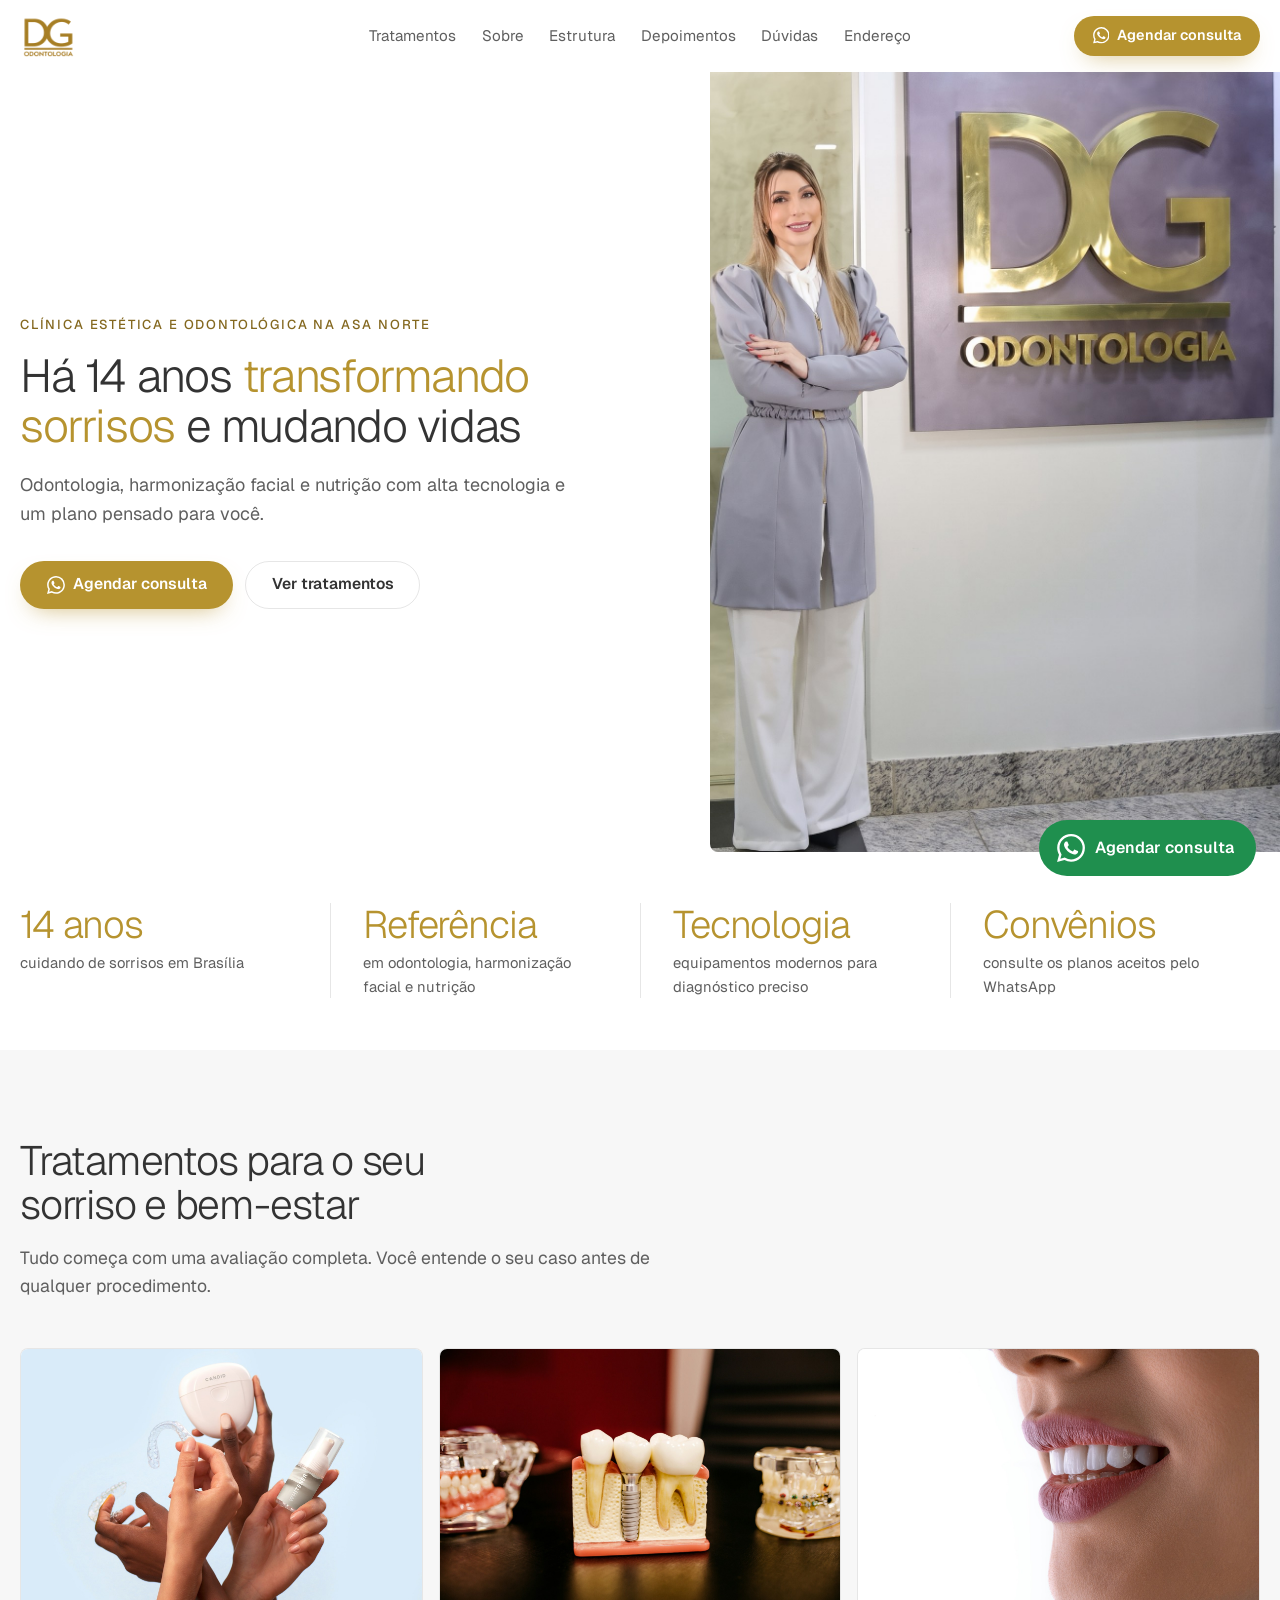
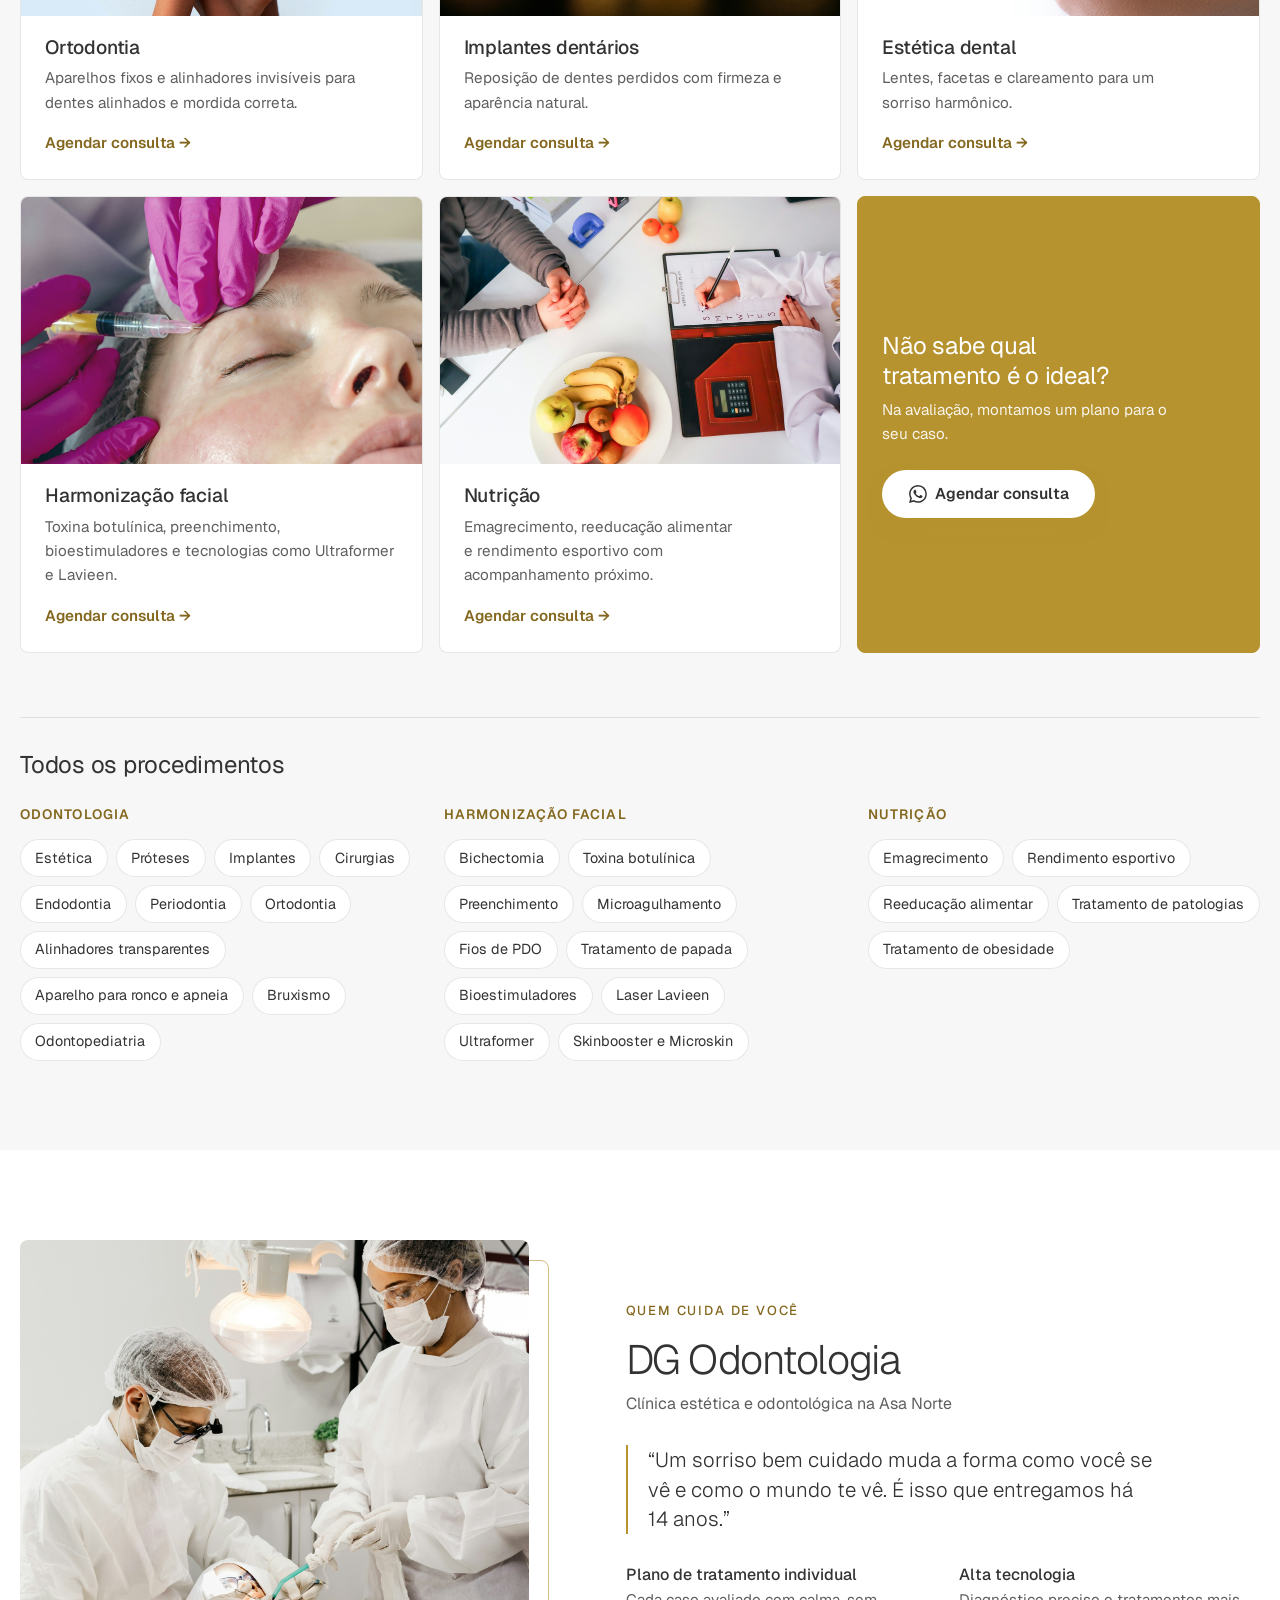
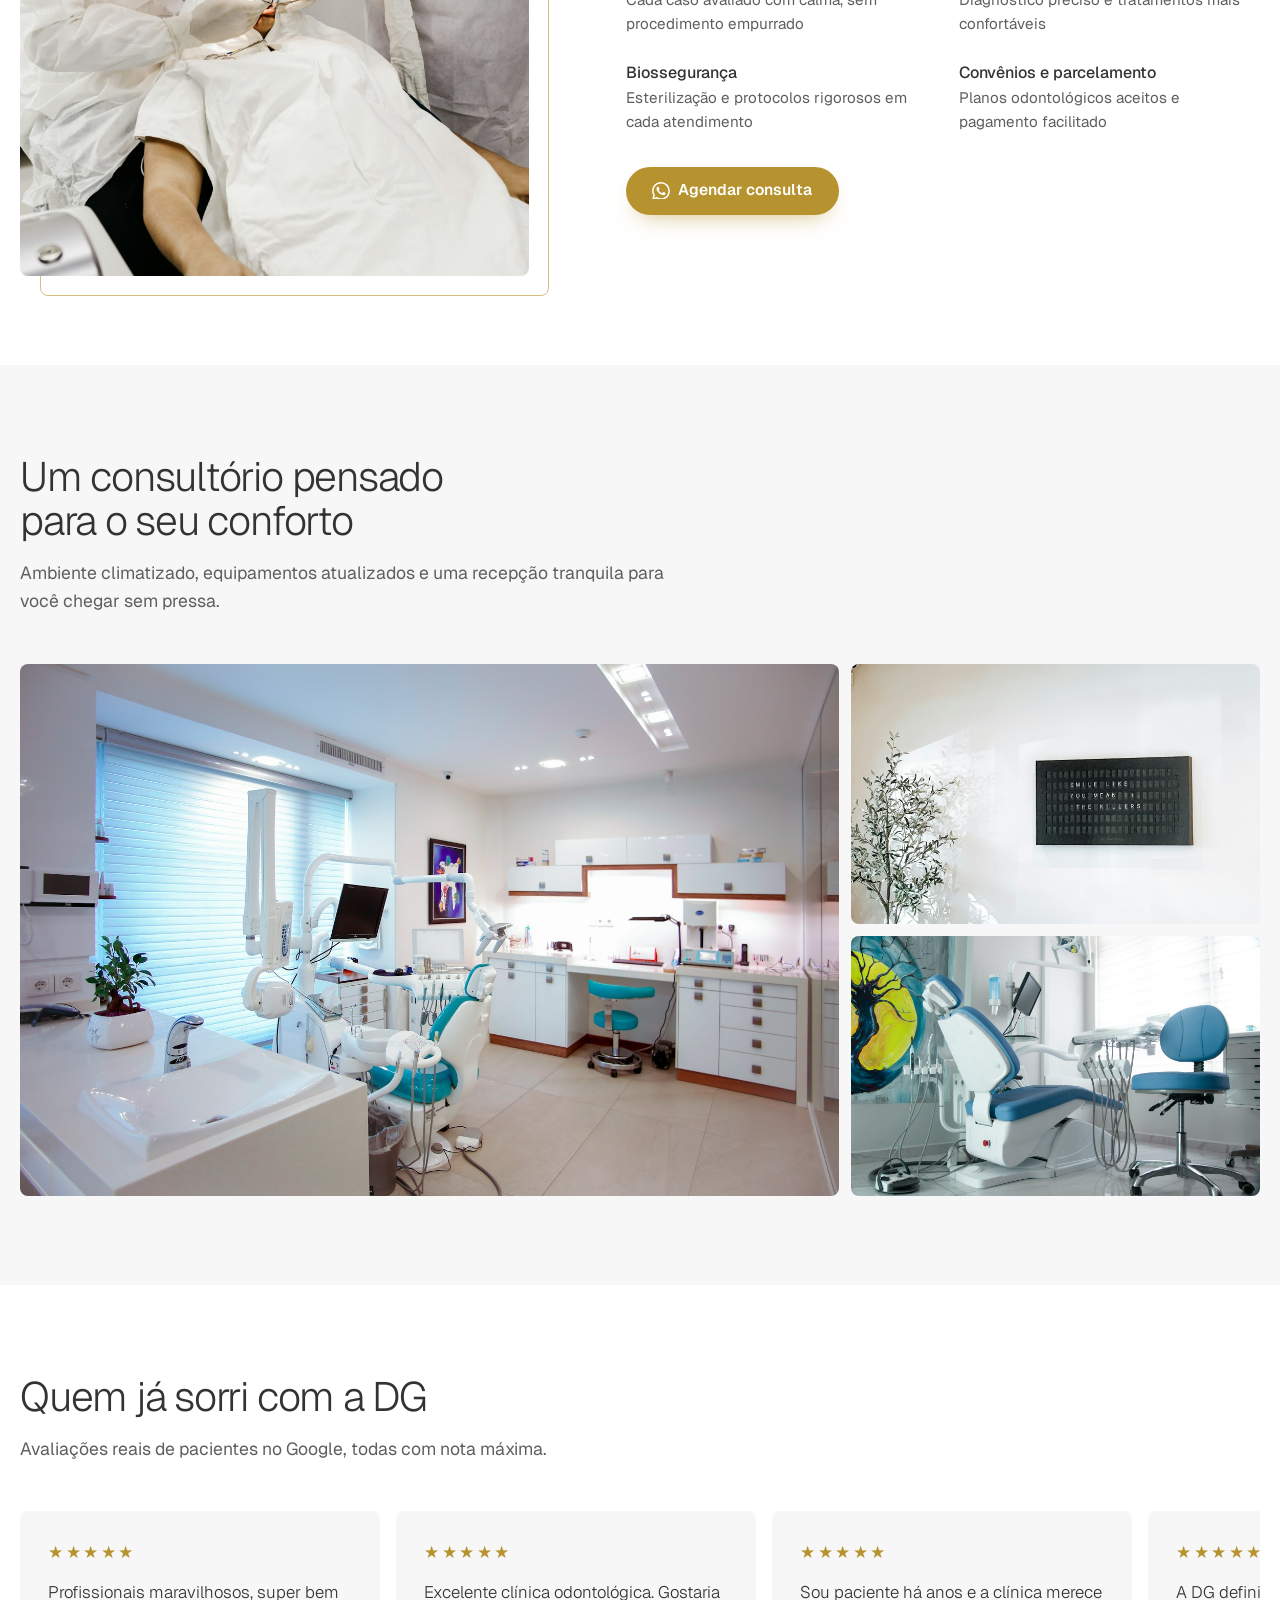
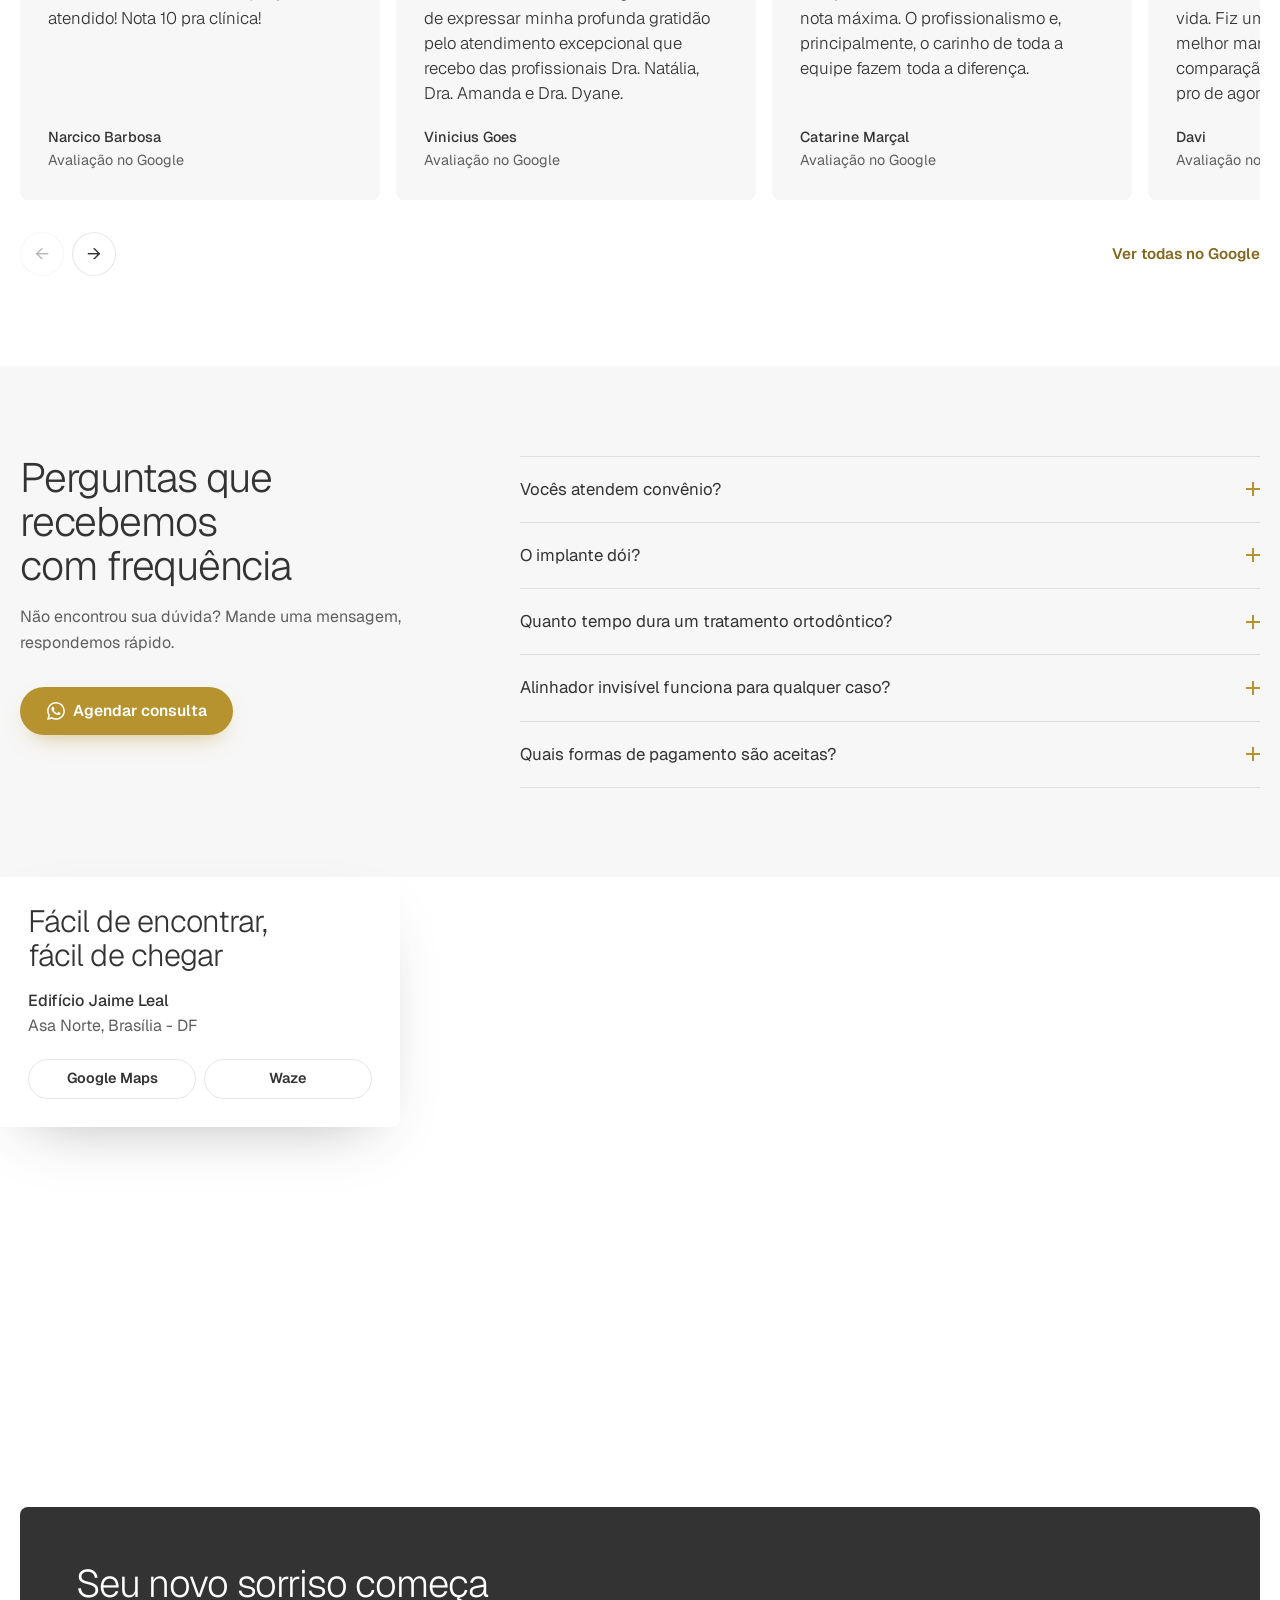
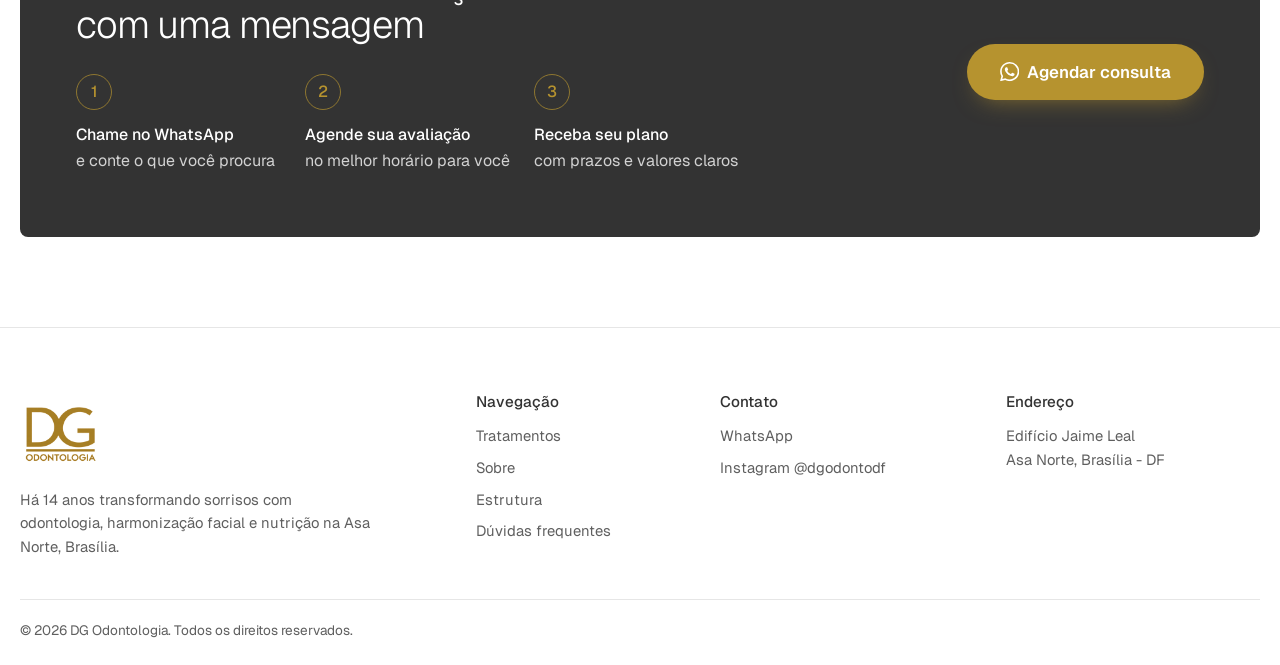
==== commit c9d57ed5: "feat(new design for Landing page)" ====
--- a/index.html
+++ b/index.html
@@ -14,17 +14,15 @@
     <meta property="og:site_name" content="DG Odontologia" />
     <meta property="og:title" content="DG Odontologia | Ortodontia, Implantes e Estética em Brasília" />
     <meta property="og:description" content="Há 14 anos transformando sorrisos com alta tecnologia na Asa Norte, Brasília." />
-    <!-- WhatsApp/Facebook só leem og:image com URL ABSOLUTA. Ao publicar, troque DOMINIO pelo endereço final
-         (ex.: https://dgodontologia.com.br/assets/og-dg.jpg) nas 3 linhas com DOMINIO abaixo. -->
-    <meta property="og:url" content="https://DOMINIO/" />
-    <meta property="og:image" content="https://DOMINIO/assets/og-dg.jpg" />
+    <meta property="og:url" content="https://dgodontologia.com.br/" />
+    <meta property="og:image" content="https://dgodontologia.com.br/assets/og-dgodonto.jpg" />
     <meta property="og:image:type" content="image/jpeg" />
     <meta property="og:image:width" content="1200" />
     <meta property="og:image:height" content="630" />
-    <meta property="og:image:alt" content="Logo DG Odontologia" />
+    <meta property="og:image:alt" content="Dentista da DG Odontologia em frente ao letreiro da clínica, na Asa Norte" />
     <meta property="og:locale" content="pt_BR" />
     <meta name="twitter:card" content="summary_large_image" />
-    <meta name="twitter:image" content="https://DOMINIO/assets/og-dg.jpg" />
+    <meta name="twitter:image" content="https://dgodontologia.com.br/assets/og-dgodonto.jpg" />
     <!-- Fotos: banco gratuito (Unsplash) como provisórias. Trocar pelas fotos reais da clínica quando houver. -->
 
     <link rel="icon" href="assets/logo-dg.png" />
--- a/styles.css
+++ b/styles.css
@@ -170,13 +170,6 @@
   }
   .hero__content { align-self: center; padding-block: 3rem; }
   .hero__media { aspect-ratio: auto; border-radius: 0 0 0 var(--r); position: relative; }
-  /* Degradê na borda esquerda: a foto se funde com o fundo do texto.
-     Mais estreito em telas menores, onde a pessoa fica perto da borda. */
-  .hero__media::after {
-    content: ""; position: absolute; inset: 0 auto 0 0; pointer-events: none;
-    width: clamp(56px, 20vw - 110px, 200px);
-    background: linear-gradient(to right, var(--bg), rgb(255 255 255 / 0.8) 25%, rgb(255 255 255 / 0.35) 60%, rgb(255 255 255 / 0));
-  }
 }
 
 /* ---------- Credenciais ---------- */
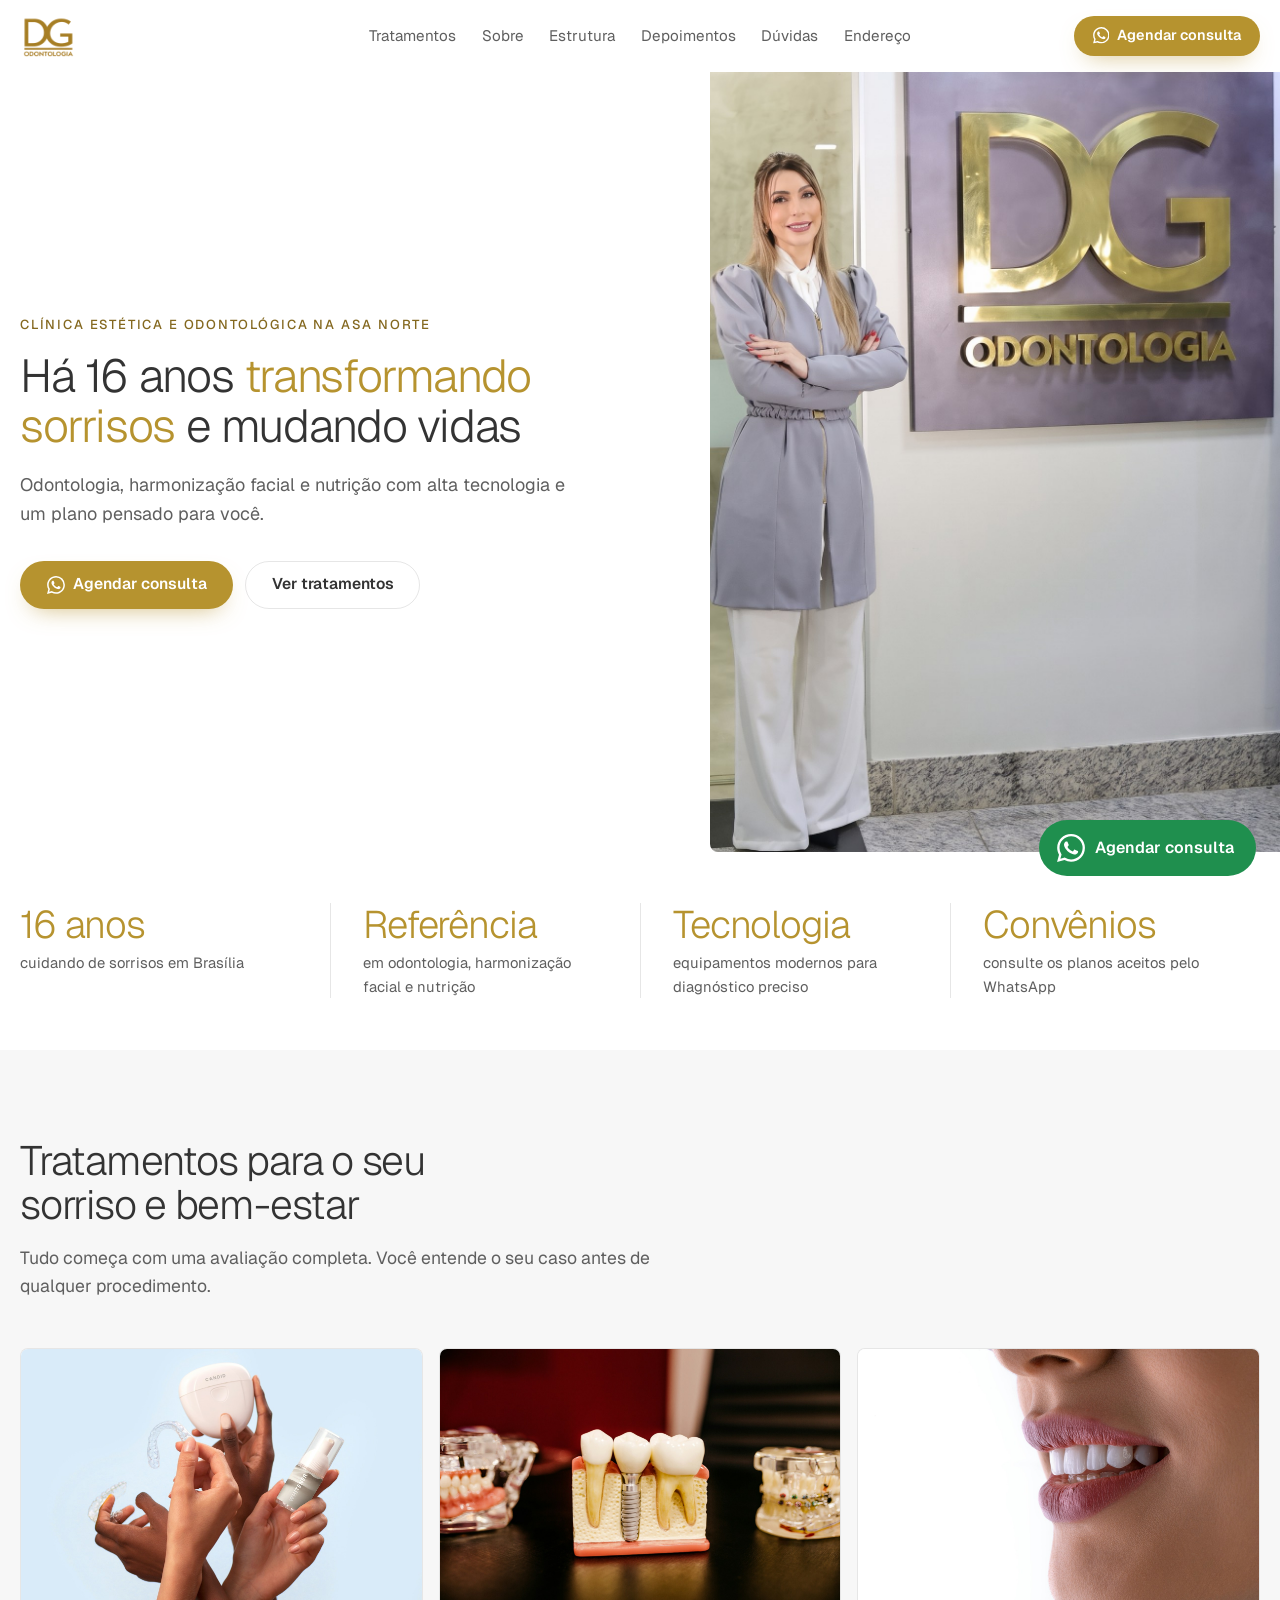
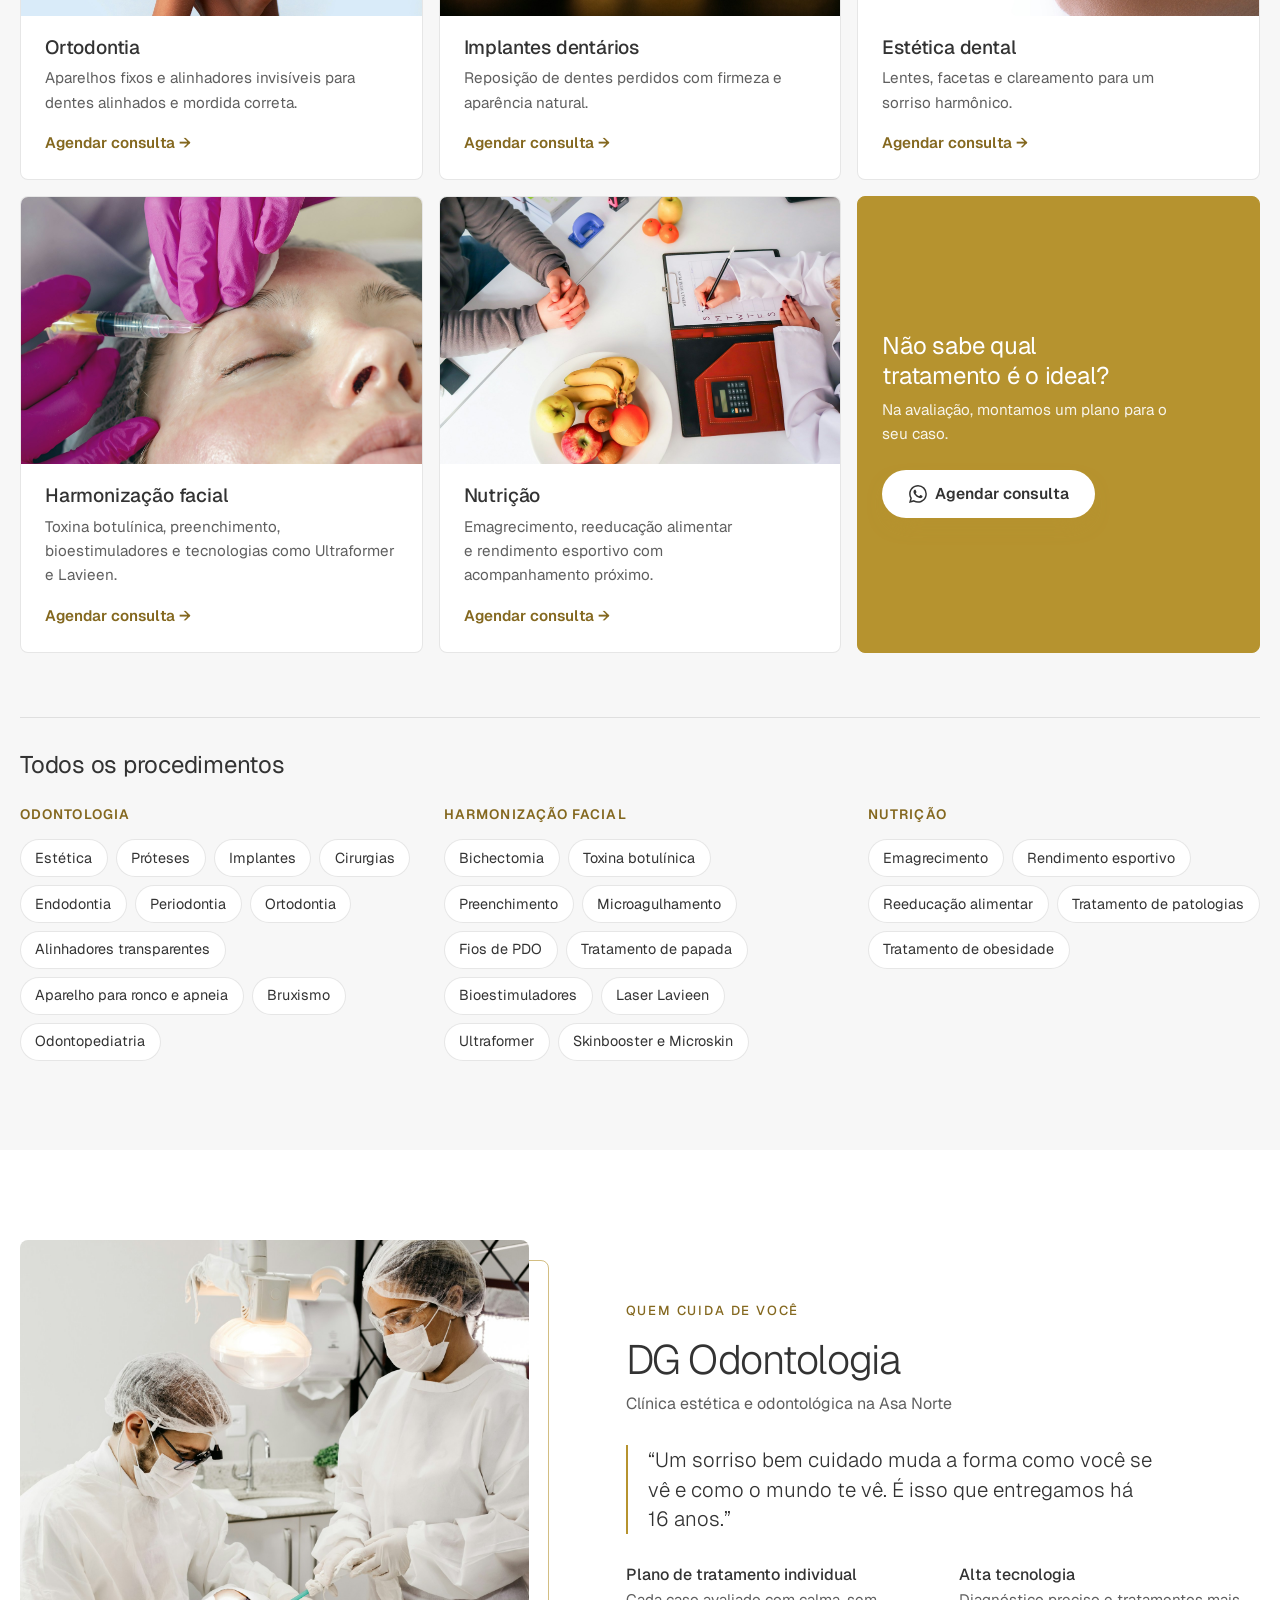
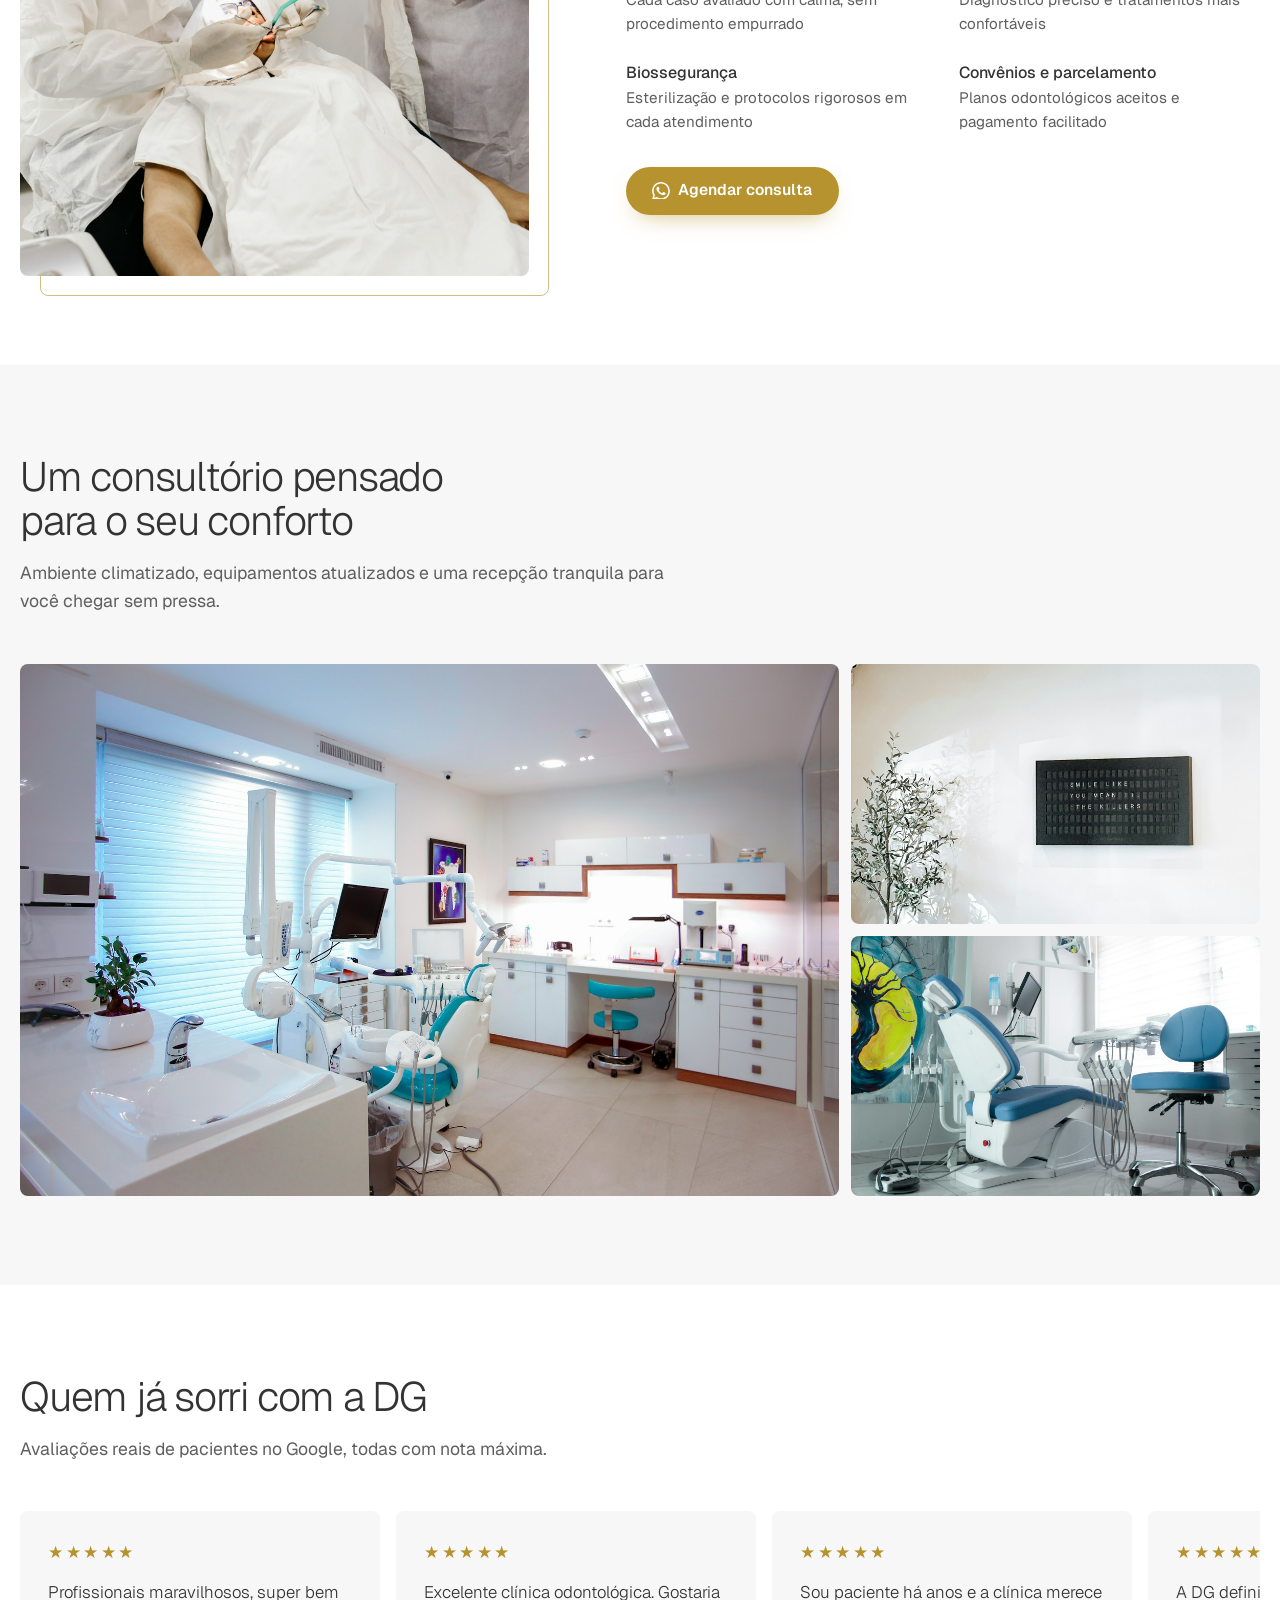
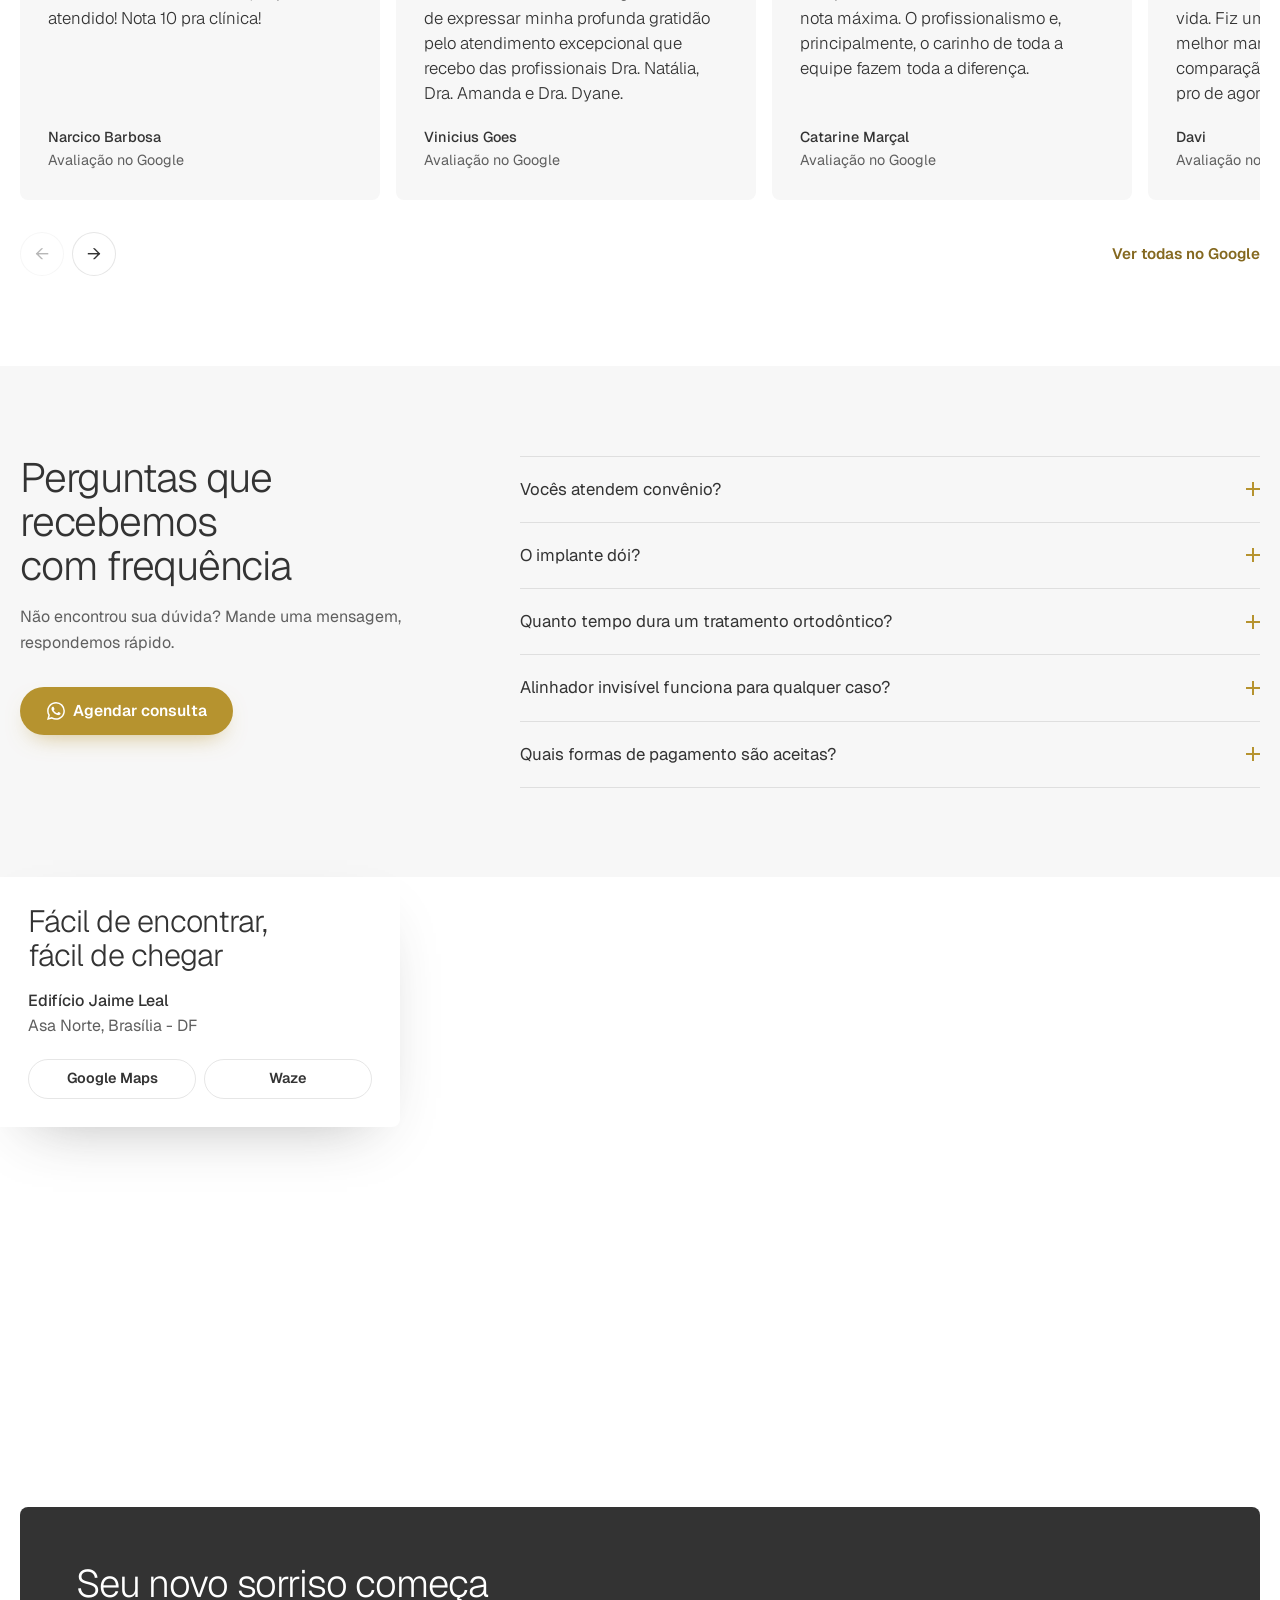
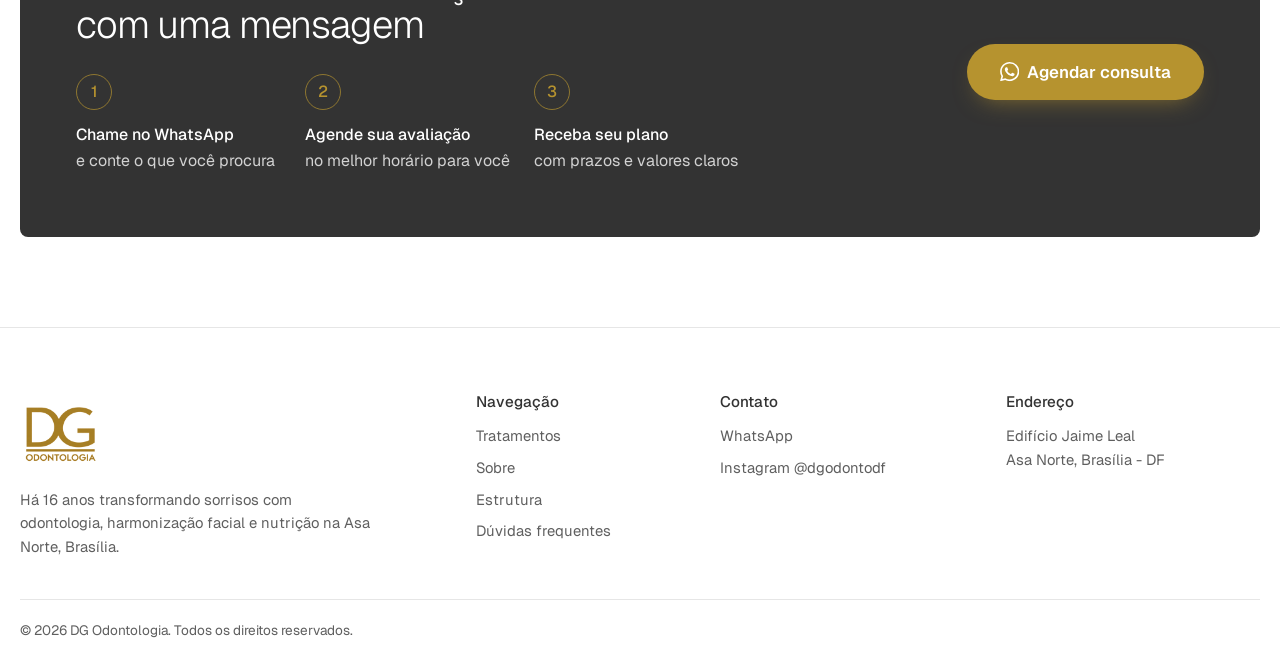
==== commit 051dcc62: "Troca o WhatsApp para (61) 99993-2331 e atualiza para 16 anos Co-Authored-By: Claude Opus 5.5 <norep" ====
--- a/index.html
+++ b/index.html
@@ -6,14 +6,14 @@
     <title>DG Odontologia | Ortodontia, Implantes e Estética na Asa Norte, Brasília</title>
     <meta
       name="description"
-      content="Há 14 anos transformando sorrisos em Brasília. Odontologia, harmonização facial e nutrição com alta tecnologia na Asa Norte."
+      content="Há 16 anos transformando sorrisos em Brasília. Odontologia, harmonização facial e nutrição com alta tecnologia na Asa Norte."
     />
     <meta name="theme-color" content="#FFFFFF" />
 
     <meta property="og:type" content="website" />
     <meta property="og:site_name" content="DG Odontologia" />
     <meta property="og:title" content="DG Odontologia | Ortodontia, Implantes e Estética em Brasília" />
-    <meta property="og:description" content="Há 14 anos transformando sorrisos com alta tecnologia na Asa Norte, Brasília." />
+    <meta property="og:description" content="Há 16 anos transformando sorrisos com alta tecnologia na Asa Norte, Brasília." />
     <meta property="og:url" content="https://dgodontologia.com.br/" />
     <meta property="og:image" content="https://dgodontologia.com.br/assets/og-dgodonto.jpg" />
     <meta property="og:image:type" content="image/jpeg" />
@@ -79,7 +79,7 @@
         </nav>
 
         <a
-          href="https://wa.me/556181386671?text=Ol%C3%A1!%20Gostei%20muito%20dessa%20landing%20page%20e%20quero%20contratar%20uma%20p%C3%A1gina%20assim%20para%20o%20meu%20neg%C3%B3cio.%20Pode%20me%20passar%20mais%20informa%C3%A7%C3%B5es%3F"
+          href="https://wa.me/5561999932331?text=Ol%C3%A1!%20Gostei%20muito%20dessa%20landing%20page%20e%20quero%20contratar%20uma%20p%C3%A1gina%20assim%20para%20o%20meu%20neg%C3%B3cio.%20Pode%20me%20passar%20mais%20informa%C3%A7%C3%B5es%3F"
           target="_blank"
           rel="noopener noreferrer"
           class="btn btn--primary btn--sm header__cta"
@@ -98,13 +98,13 @@
         <div class="container hero__grid">
           <div class="hero__content">
             <p class="eyebrow enter" style="--i: 0">Clínica estética e odontológica na Asa Norte</p>
-            <h1 class="enter" style="--i: 1">Há 14 anos <em>transformando sorrisos</em> e mudando vidas</h1>
+            <h1 class="enter" style="--i: 1">Há 16 anos <em>transformando sorrisos</em> e mudando vidas</h1>
             <p class="hero__lede enter" style="--i: 2">
               Odontologia, harmonização facial e nutrição com alta tecnologia e um plano pensado para você.
             </p>
             <div class="hero__actions enter" style="--i: 3">
               <a
-                href="https://wa.me/556181386671?text=Ol%C3%A1!%20Gostei%20muito%20dessa%20landing%20page%20e%20quero%20contratar%20uma%20p%C3%A1gina%20assim%20para%20o%20meu%20neg%C3%B3cio.%20Pode%20me%20passar%20mais%20informa%C3%A7%C3%B5es%3F"
+                href="https://wa.me/5561999932331?text=Ol%C3%A1!%20Gostei%20muito%20dessa%20landing%20page%20e%20quero%20contratar%20uma%20p%C3%A1gina%20assim%20para%20o%20meu%20neg%C3%B3cio.%20Pode%20me%20passar%20mais%20informa%C3%A7%C3%B5es%3F"
                 target="_blank"
                 rel="noopener noreferrer"
                 class="btn btn--primary"
@@ -131,7 +131,7 @@
       <section class="stats" aria-label="Credenciais">
         <dl class="container stats__grid reveal">
           <div>
-            <dt>14 anos</dt>
+            <dt>16 anos</dt>
             <dd>cuidando de sorrisos em Brasília</dd>
           </div>
           <div>
@@ -163,7 +163,7 @@
               <div class="cards__body">
                 <h3>Ortodontia</h3>
                 <p>Aparelhos fixos e alinhadores invisíveis para dentes alinhados e mordida correta.</p>
-                <a class="cards__link" href="https://wa.me/556181386671?text=Ol%C3%A1!%20Gostei%20muito%20dessa%20landing%20page%20e%20quero%20contratar%20uma%20p%C3%A1gina%20assim%20para%20o%20meu%20neg%C3%B3cio.%20Pode%20me%20passar%20mais%20informa%C3%A7%C3%B5es%3F" target="_blank" rel="noopener noreferrer" aria-label="Agendar consulta de Ortodontia">Agendar consulta <span aria-hidden="true">→</span></a>
+                <a class="cards__link" href="https://wa.me/5561999932331?text=Ol%C3%A1!%20Gostei%20muito%20dessa%20landing%20page%20e%20quero%20contratar%20uma%20p%C3%A1gina%20assim%20para%20o%20meu%20neg%C3%B3cio.%20Pode%20me%20passar%20mais%20informa%C3%A7%C3%B5es%3F" target="_blank" rel="noopener noreferrer" aria-label="Agendar consulta de Ortodontia">Agendar consulta <span aria-hidden="true">→</span></a>
               </div>
             </li>
             <li class="reveal">
@@ -171,7 +171,7 @@
               <div class="cards__body">
                 <h3>Implantes dentários</h3>
                 <p>Reposição de dentes perdidos com firmeza e aparência natural.</p>
-                <a class="cards__link" href="https://wa.me/556181386671?text=Ol%C3%A1!%20Gostei%20muito%20dessa%20landing%20page%20e%20quero%20contratar%20uma%20p%C3%A1gina%20assim%20para%20o%20meu%20neg%C3%B3cio.%20Pode%20me%20passar%20mais%20informa%C3%A7%C3%B5es%3F" target="_blank" rel="noopener noreferrer" aria-label="Agendar consulta de Implantes dentários">Agendar consulta <span aria-hidden="true">→</span></a>
+                <a class="cards__link" href="https://wa.me/5561999932331?text=Ol%C3%A1!%20Gostei%20muito%20dessa%20landing%20page%20e%20quero%20contratar%20uma%20p%C3%A1gina%20assim%20para%20o%20meu%20neg%C3%B3cio.%20Pode%20me%20passar%20mais%20informa%C3%A7%C3%B5es%3F" target="_blank" rel="noopener noreferrer" aria-label="Agendar consulta de Implantes dentários">Agendar consulta <span aria-hidden="true">→</span></a>
               </div>
             </li>
             <li class="reveal">
@@ -179,7 +179,7 @@
               <div class="cards__body">
                 <h3>Estética dental</h3>
                 <p>Lentes, facetas e clareamento para um sorriso harmônico.</p>
-                <a class="cards__link" href="https://wa.me/556181386671?text=Ol%C3%A1!%20Gostei%20muito%20dessa%20landing%20page%20e%20quero%20contratar%20uma%20p%C3%A1gina%20assim%20para%20o%20meu%20neg%C3%B3cio.%20Pode%20me%20passar%20mais%20informa%C3%A7%C3%B5es%3F" target="_blank" rel="noopener noreferrer" aria-label="Agendar consulta de Estética dental">Agendar consulta <span aria-hidden="true">→</span></a>
+                <a class="cards__link" href="https://wa.me/5561999932331?text=Ol%C3%A1!%20Gostei%20muito%20dessa%20landing%20page%20e%20quero%20contratar%20uma%20p%C3%A1gina%20assim%20para%20o%20meu%20neg%C3%B3cio.%20Pode%20me%20passar%20mais%20informa%C3%A7%C3%B5es%3F" target="_blank" rel="noopener noreferrer" aria-label="Agendar consulta de Estética dental">Agendar consulta <span aria-hidden="true">→</span></a>
               </div>
             </li>
             <li class="reveal">
@@ -187,7 +187,7 @@
               <div class="cards__body">
                 <h3>Harmonização facial</h3>
                 <p>Toxina botulínica, preenchimento, bioestimuladores e tecnologias como Ultraformer e Lavieen.</p>
-                <a class="cards__link" href="https://wa.me/556181386671?text=Ol%C3%A1!%20Gostei%20muito%20dessa%20landing%20page%20e%20quero%20contratar%20uma%20p%C3%A1gina%20assim%20para%20o%20meu%20neg%C3%B3cio.%20Pode%20me%20passar%20mais%20informa%C3%A7%C3%B5es%3F" target="_blank" rel="noopener noreferrer" aria-label="Agendar consulta de Harmonização facial">Agendar consulta <span aria-hidden="true">→</span></a>
+                <a class="cards__link" href="https://wa.me/5561999932331?text=Ol%C3%A1!%20Gostei%20muito%20dessa%20landing%20page%20e%20quero%20contratar%20uma%20p%C3%A1gina%20assim%20para%20o%20meu%20neg%C3%B3cio.%20Pode%20me%20passar%20mais%20informa%C3%A7%C3%B5es%3F" target="_blank" rel="noopener noreferrer" aria-label="Agendar consulta de Harmonização facial">Agendar consulta <span aria-hidden="true">→</span></a>
               </div>
             </li>
             <li class="reveal">
@@ -195,14 +195,14 @@
               <div class="cards__body">
                 <h3>Nutrição</h3>
                 <p>Emagrecimento, reeducação alimentar e rendimento esportivo com acompanhamento próximo.</p>
-                <a class="cards__link" href="https://wa.me/556181386671?text=Ol%C3%A1!%20Gostei%20muito%20dessa%20landing%20page%20e%20quero%20contratar%20uma%20p%C3%A1gina%20assim%20para%20o%20meu%20neg%C3%B3cio.%20Pode%20me%20passar%20mais%20informa%C3%A7%C3%B5es%3F" target="_blank" rel="noopener noreferrer" aria-label="Agendar consulta de Nutrição">Agendar consulta <span aria-hidden="true">→</span></a>
+                <a class="cards__link" href="https://wa.me/5561999932331?text=Ol%C3%A1!%20Gostei%20muito%20dessa%20landing%20page%20e%20quero%20contratar%20uma%20p%C3%A1gina%20assim%20para%20o%20meu%20neg%C3%B3cio.%20Pode%20me%20passar%20mais%20informa%C3%A7%C3%B5es%3F" target="_blank" rel="noopener noreferrer" aria-label="Agendar consulta de Nutrição">Agendar consulta <span aria-hidden="true">→</span></a>
               </div>
             </li>
             <li class="reveal cards__cta">
               <div class="cards__body">
                 <h3>Não sabe qual tratamento é o ideal?</h3>
                 <p>Na avaliação, montamos um plano para o seu caso.</p>
-                <a href="https://wa.me/556181386671?text=Ol%C3%A1!%20Gostei%20muito%20dessa%20landing%20page%20e%20quero%20contratar%20uma%20p%C3%A1gina%20assim%20para%20o%20meu%20neg%C3%B3cio.%20Pode%20me%20passar%20mais%20informa%C3%A7%C3%B5es%3F" target="_blank" rel="noopener noreferrer" class="btn btn--primary"><svg class="ico" aria-hidden="true"><use href="#i-wa"></use></svg>Agendar consulta</a>
+                <a href="https://wa.me/5561999932331?text=Ol%C3%A1!%20Gostei%20muito%20dessa%20landing%20page%20e%20quero%20contratar%20uma%20p%C3%A1gina%20assim%20para%20o%20meu%20neg%C3%B3cio.%20Pode%20me%20passar%20mais%20informa%C3%A7%C3%B5es%3F" target="_blank" rel="noopener noreferrer" class="btn btn--primary"><svg class="ico" aria-hidden="true"><use href="#i-wa"></use></svg>Agendar consulta</a>
               </div>
             </li>
           </ul>
@@ -276,7 +276,7 @@
             <p class="pro__role">Clínica estética e odontológica na Asa Norte</p>
 
             <blockquote class="pro__quote">
-              <p>“Um sorriso bem cuidado muda a forma como você se vê e como o mundo te vê. É isso que entregamos há 14 anos.”</p>
+              <p>“Um sorriso bem cuidado muda a forma como você se vê e como o mundo te vê. É isso que entregamos há 16 anos.”</p>
             </blockquote>
 
             <dl class="pro__facts">
@@ -298,7 +298,7 @@
               </div>
             </dl>
             <a
-              href="https://wa.me/556181386671?text=Ol%C3%A1!%20Gostei%20muito%20dessa%20landing%20page%20e%20quero%20contratar%20uma%20p%C3%A1gina%20assim%20para%20o%20meu%20neg%C3%B3cio.%20Pode%20me%20passar%20mais%20informa%C3%A7%C3%B5es%3F"
+              href="https://wa.me/5561999932331?text=Ol%C3%A1!%20Gostei%20muito%20dessa%20landing%20page%20e%20quero%20contratar%20uma%20p%C3%A1gina%20assim%20para%20o%20meu%20neg%C3%B3cio.%20Pode%20me%20passar%20mais%20informa%C3%A7%C3%B5es%3F"
               target="_blank"
               rel="noopener noreferrer"
               class="btn btn--primary pro__cta"
@@ -422,7 +422,7 @@
             <h2>Perguntas que recebemos com frequência</h2>
             <p>Não encontrou sua dúvida? Mande uma mensagem, respondemos rápido.</p>
             <a
-              href="https://wa.me/556181386671?text=Ol%C3%A1!%20Gostei%20muito%20dessa%20landing%20page%20e%20quero%20contratar%20uma%20p%C3%A1gina%20assim%20para%20o%20meu%20neg%C3%B3cio.%20Pode%20me%20passar%20mais%20informa%C3%A7%C3%B5es%3F"
+              href="https://wa.me/5561999932331?text=Ol%C3%A1!%20Gostei%20muito%20dessa%20landing%20page%20e%20quero%20contratar%20uma%20p%C3%A1gina%20assim%20para%20o%20meu%20neg%C3%B3cio.%20Pode%20me%20passar%20mais%20informa%C3%A7%C3%B5es%3F"
               target="_blank"
               rel="noopener noreferrer"
               class="btn btn--primary faq__cta"
@@ -503,7 +503,7 @@
               <li><strong>Receba seu plano</strong> com prazos e valores claros</li>
             </ol>
             <a
-              href="https://wa.me/556181386671?text=Ol%C3%A1!%20Gostei%20muito%20dessa%20landing%20page%20e%20quero%20contratar%20uma%20p%C3%A1gina%20assim%20para%20o%20meu%20neg%C3%B3cio.%20Pode%20me%20passar%20mais%20informa%C3%A7%C3%B5es%3F"
+              href="https://wa.me/5561999932331?text=Ol%C3%A1!%20Gostei%20muito%20dessa%20landing%20page%20e%20quero%20contratar%20uma%20p%C3%A1gina%20assim%20para%20o%20meu%20neg%C3%B3cio.%20Pode%20me%20passar%20mais%20informa%C3%A7%C3%B5es%3F"
               target="_blank"
               rel="noopener noreferrer"
               class="btn btn--primary btn--lg"
@@ -519,7 +519,7 @@
         <div class="footer__grid">
           <div>
             <img class="footer__logo" src="assets/logo-dg.png" alt="DG Odontologia" width="256" height="256" loading="lazy" />
-            <p>Há 14 anos transformando sorrisos com odontologia, harmonização facial e nutrição na Asa Norte, Brasília.</p>
+            <p>Há 16 anos transformando sorrisos com odontologia, harmonização facial e nutrição na Asa Norte, Brasília.</p>
           </div>
 
           <div>
@@ -537,7 +537,7 @@
             <ul>
               <li>
                 <a
-                  href="https://wa.me/556181386671?text=Ol%C3%A1!%20Gostei%20muito%20dessa%20landing%20page%20e%20quero%20contratar%20uma%20p%C3%A1gina%20assim%20para%20o%20meu%20neg%C3%B3cio.%20Pode%20me%20passar%20mais%20informa%C3%A7%C3%B5es%3F"
+                  href="https://wa.me/5561999932331?text=Ol%C3%A1!%20Gostei%20muito%20dessa%20landing%20page%20e%20quero%20contratar%20uma%20p%C3%A1gina%20assim%20para%20o%20meu%20neg%C3%B3cio.%20Pode%20me%20passar%20mais%20informa%C3%A7%C3%B5es%3F"
                   target="_blank"
                   rel="noopener noreferrer"
                   >WhatsApp</a
@@ -560,7 +560,7 @@
     </footer>
 
     <a
-      href="https://wa.me/556181386671?text=Ol%C3%A1!%20Gostei%20muito%20dessa%20landing%20page%20e%20quero%20contratar%20uma%20p%C3%A1gina%20assim%20para%20o%20meu%20neg%C3%B3cio.%20Pode%20me%20passar%20mais%20informa%C3%A7%C3%B5es%3F"
+      href="https://wa.me/5561999932331?text=Ol%C3%A1!%20Gostei%20muito%20dessa%20landing%20page%20e%20quero%20contratar%20uma%20p%C3%A1gina%20assim%20para%20o%20meu%20neg%C3%B3cio.%20Pode%20me%20passar%20mais%20informa%C3%A7%C3%B5es%3F"
       class="whatsapp-float"
       target="_blank"
       rel="noopener noreferrer"
--- a/styles.css
+++ b/styles.css
@@ -155,7 +155,8 @@
 .hero__grid { display: grid; gap: 2rem; align-items: center; }
 .hero__lede { margin-top: 1.25rem; max-width: 46ch; font-size: 1.125rem; color: var(--ink-soft); }
 .hero__actions { margin-top: 2rem; display: flex; flex-wrap: wrap; gap: 0.75rem; }
-.hero__media { border-radius: var(--r); overflow: hidden; aspect-ratio: 4 / 3; background: var(--bg-alt); }
+.hero__media { border-radius: var(--r); overflow: hidden; aspect-ratio: 1; background: var(--bg-alt); }
+@media (min-width: 640px) and (max-width: 899px) { .hero__media { aspect-ratio: 4 / 3; } }
 .hero__media img { width: 100%; height: 100%; object-fit: cover; object-position: 100% 0%; }
 
 @media (max-width: 479px) {
@@ -173,7 +174,7 @@
 }
 
 /* ---------- Credenciais ---------- */
-.stats { padding-block: clamp(2rem, 4vw, 3.5rem); }
+.stats { padding-block: clamp(0.5rem, 4vw, 3.5rem) clamp(2.5rem, 4vw, 3.5rem); }
 .stats__grid {
   display: grid; grid-template-columns: repeat(2, 1fr); gap: 1.75rem 1.5rem;
   border-top: 1px solid var(--line); padding-top: 1.75rem;
@@ -215,6 +216,17 @@
 .cards__cta .btn { margin-top: 1.5rem; background: #fff; color: var(--ink); }
 .cards__cta .btn:hover { background: var(--ink); color: #fff; }
 
+@media (max-width: 639px) {
+  .cards {
+    grid-auto-flow: column; grid-auto-columns: 82%; gap: 0.75rem;
+    overflow-x: auto; scroll-snap-type: x mandatory; scrollbar-width: none;
+    margin-inline: -1.25rem; padding: 0 1.25rem 0.25rem; scroll-padding-inline: 1.25rem;
+  }
+  .cards::-webkit-scrollbar { display: none; }
+  .cards li { scroll-snap-align: start; }
+  .cards__body { padding: 1.1rem 1.25rem 1.25rem; }
+  .cards__cta .cards__body { padding: 1.75rem 1.25rem; }
+}
 @media (min-width: 640px) { .cards { grid-template-columns: repeat(2, 1fr); } }
 @media (min-width: 1024px) { .cards { grid-template-columns: repeat(3, 1fr); } }
 
@@ -232,7 +244,9 @@
 
 /* ---------- Sobre ---------- */
 .pro { display: grid; gap: 2.5rem; align-items: center; }
-.pro__media { position: relative; aspect-ratio: 4 / 5; max-width: 520px; width: calc(100% - 1.25rem); }
+.pro__media { position: relative; aspect-ratio: 1; max-width: 520px; width: calc(100% - 1.25rem); }
+.pro__media img { object-position: 50% 30%; }
+@media (min-width: 900px) { .pro__media { aspect-ratio: 4 / 5; } }
 .pro__media::before {
   content: ""; position: absolute; inset: 1.25rem -1.25rem -1.25rem 1.25rem;
   border: 1px solid var(--accent); border-radius: var(--r); opacity: 0.6;
@@ -249,18 +263,16 @@
 @media (min-width: 900px) { .pro { grid-template-columns: 5fr 6fr; gap: clamp(3rem, 6vw, 6rem); } }
 
 /* ---------- Estrutura (galeria) ---------- */
-.gallery { display: grid; gap: 0.75rem; }
-.gallery figure { border-radius: var(--r); overflow: hidden; aspect-ratio: 4 / 3; }
+.gallery { display: grid; gap: 0.75rem; grid-template-columns: 1fr 1fr; }
+.gallery figure { border-radius: var(--r); overflow: hidden; aspect-ratio: 1; }
+.gallery .gallery__main { grid-column: 1 / -1; aspect-ratio: 16 / 10; }
 .gallery img { width: 100%; height: 100%; object-fit: cover; transition: transform 0.9s var(--ease); }
 .gallery figure:hover img { transform: scale(1.03); }
-@media (min-width: 640px) {
-  .gallery { grid-template-columns: 1fr 1fr; }
-  .gallery__main { grid-column: 1 / -1; aspect-ratio: 16 / 9; }
-}
+@media (min-width: 640px) { .gallery figure { aspect-ratio: 4 / 3; } }
 @media (min-width: 1024px) {
   .gallery { grid-template-columns: 2fr 1fr; grid-template-rows: 260px 260px; }
-  .gallery figure { aspect-ratio: auto; }
-  .gallery__main { grid-column: 1; grid-row: span 2; }
+  .gallery figure, .gallery .gallery__main { aspect-ratio: auto; }
+  .gallery .gallery__main { grid-column: 1; grid-row: span 2; }
 }
 
 /* ---------- Depoimentos (carrossel com scroll-snap) ---------- */
@@ -323,6 +335,16 @@
 .location address { margin-top: 1rem; font-style: normal; color: var(--ink-soft); }
 .location address strong { color: var(--ink); font-weight: 500; }
 .location__actions { margin-top: 1.25rem; display: grid; grid-template-columns: 1fr 1fr; gap: 0.5rem; }
+@media (max-width: 899px) {
+  /* Celular: endereço primeiro, como texto da página, e o mapa menor logo abaixo */
+  .location { display: flex; flex-direction: column; padding-top: var(--pad-y); }
+  .location > .container { order: -1; }
+  .location__card { margin-top: 0; padding: 0; box-shadow: none; border-radius: 0; background: none; }
+  .location iframe {
+    width: min(100% - 2.5rem, 1240px); margin: 1.5rem auto 0; height: 260px;
+    border-radius: var(--r); border: 1px solid var(--line);
+  }
+}
 @media (min-width: 900px) {
   /* Card preso no canto superior esquerdo do mapa, colado na borda da tela */
   .location iframe { height: clamp(440px, 60vh, 560px); }
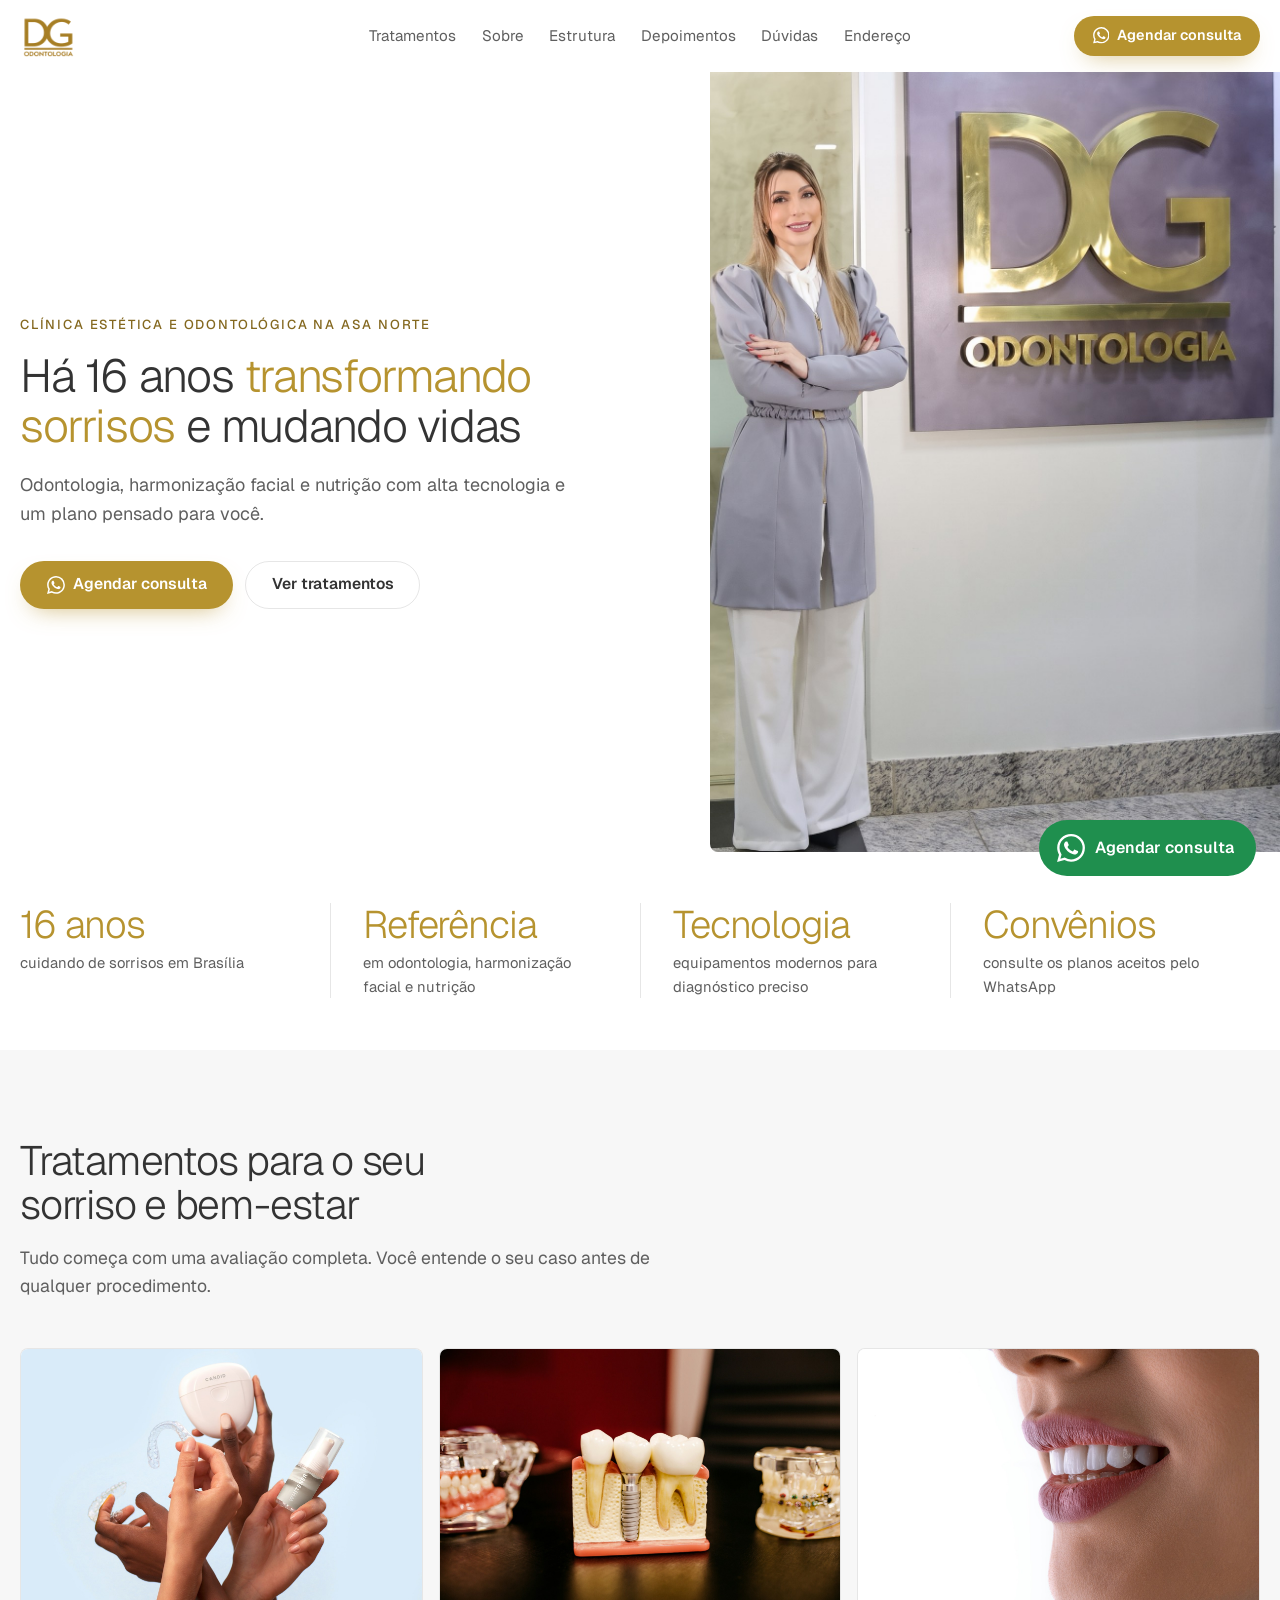
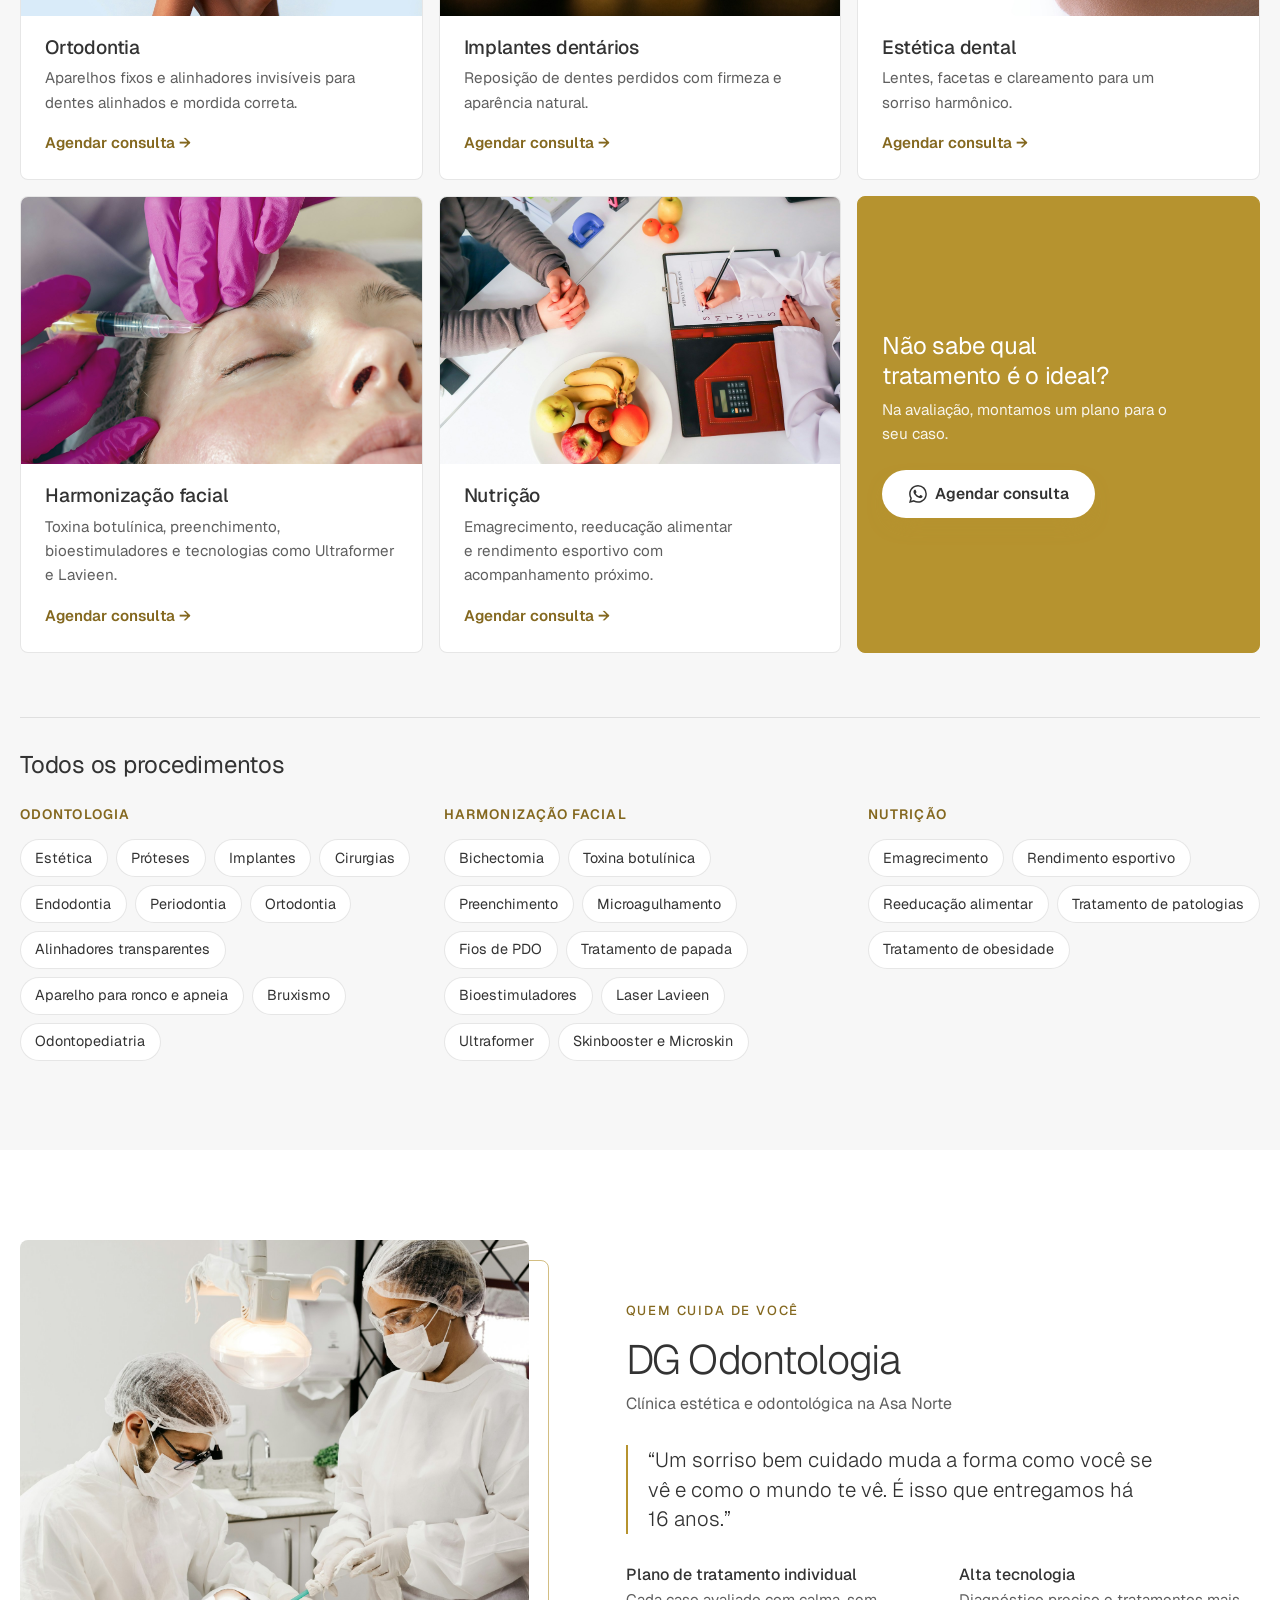
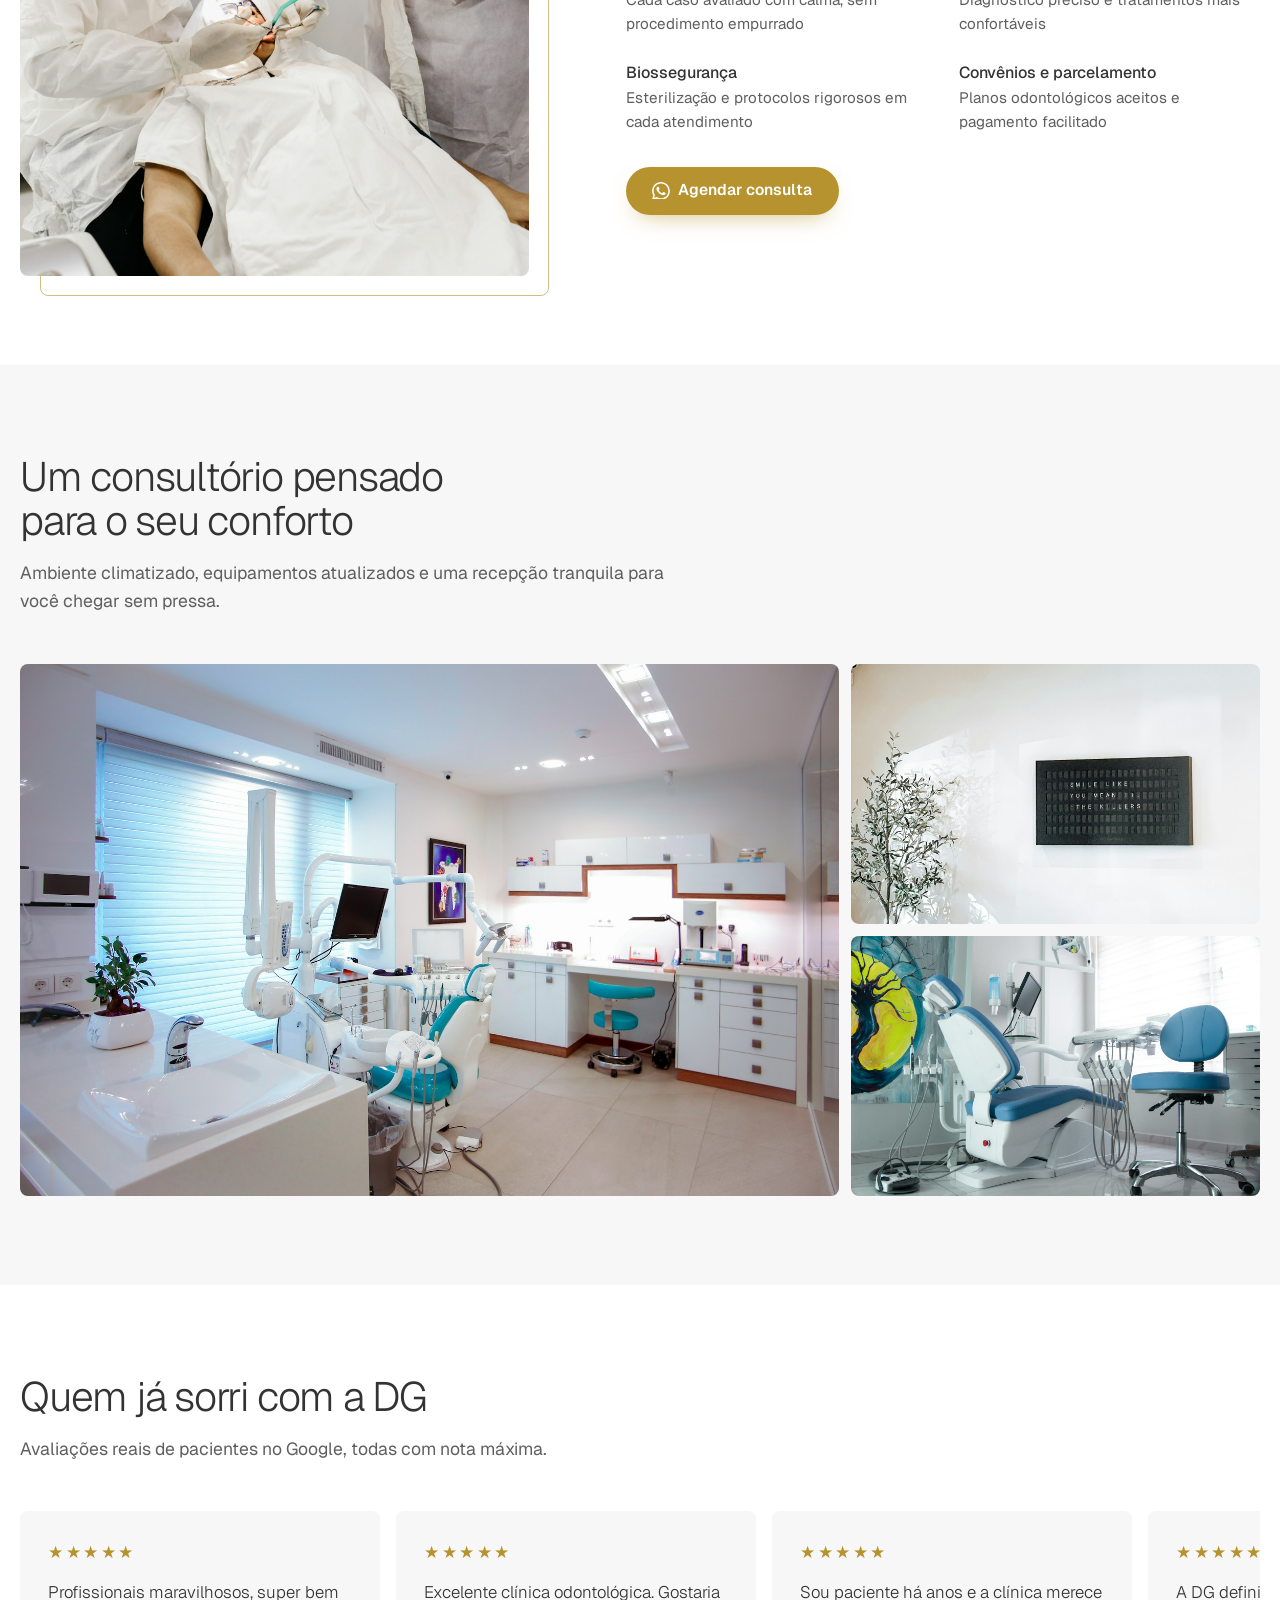
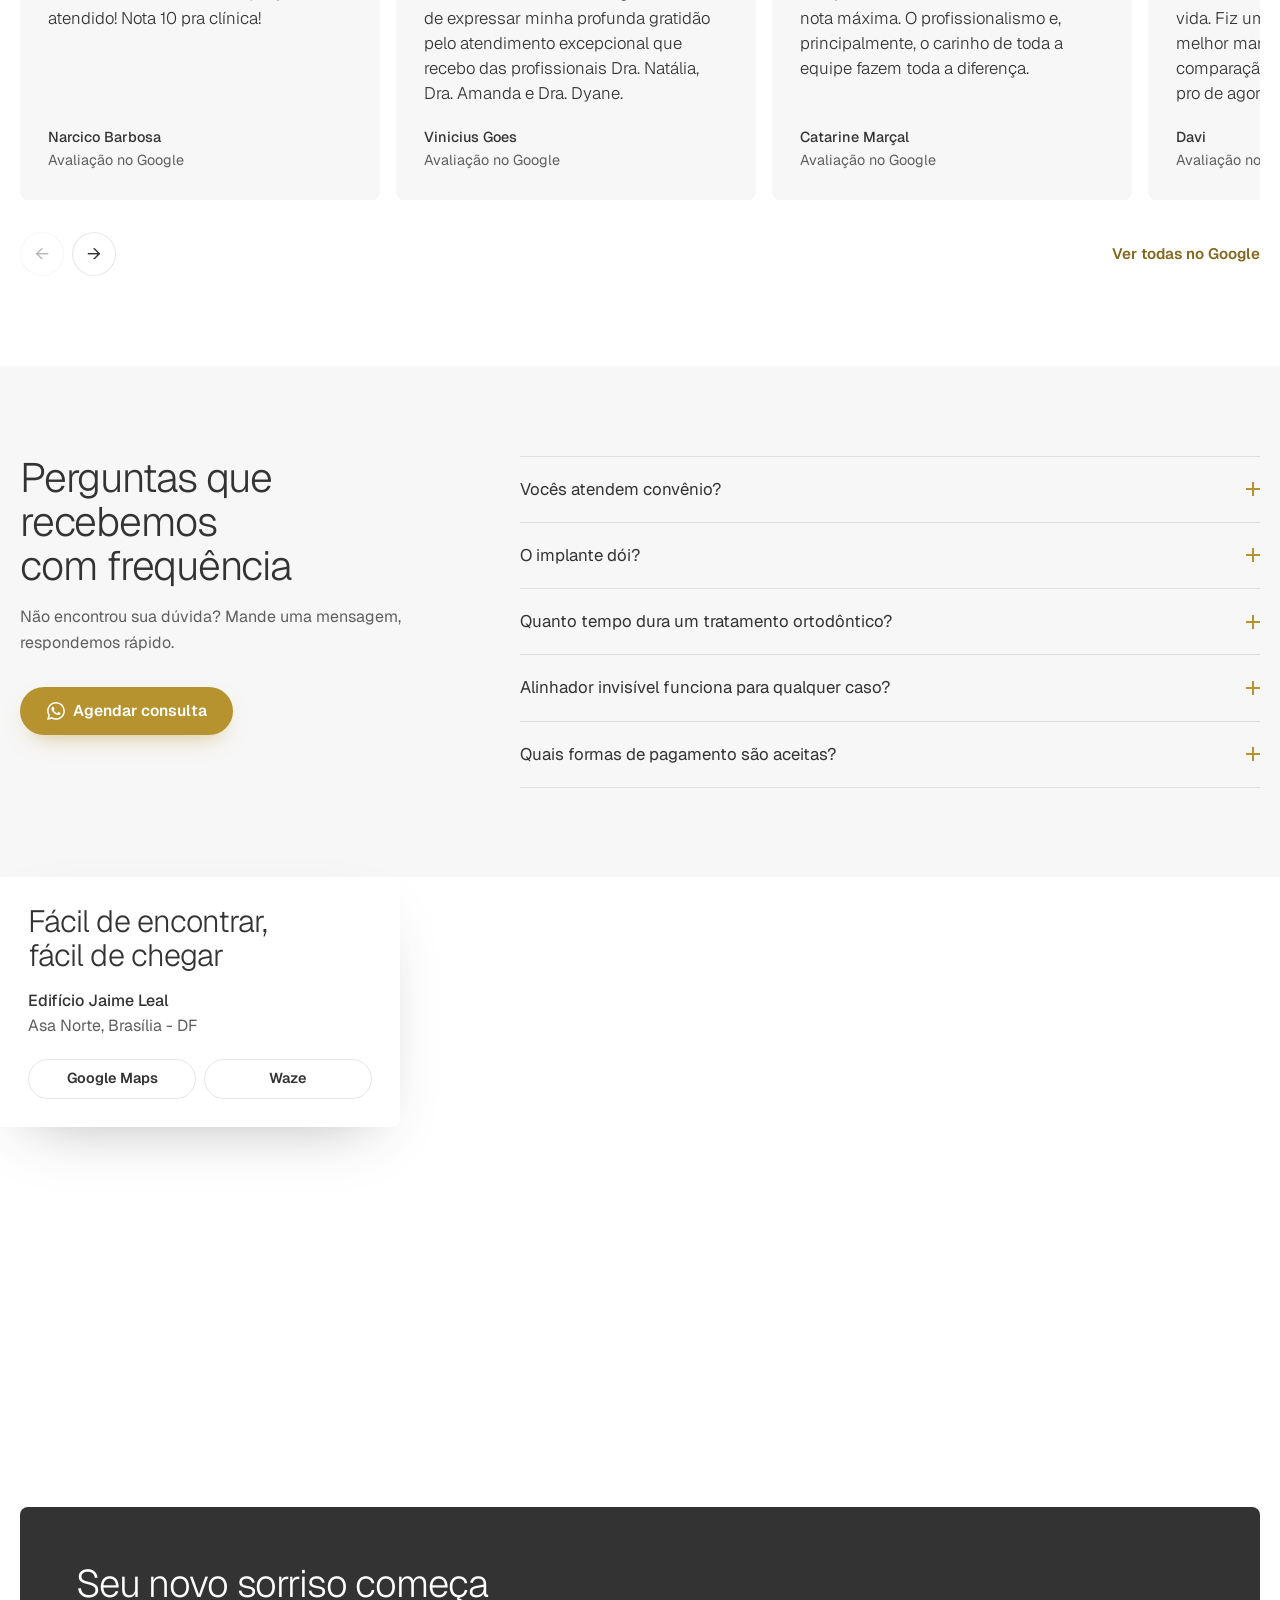
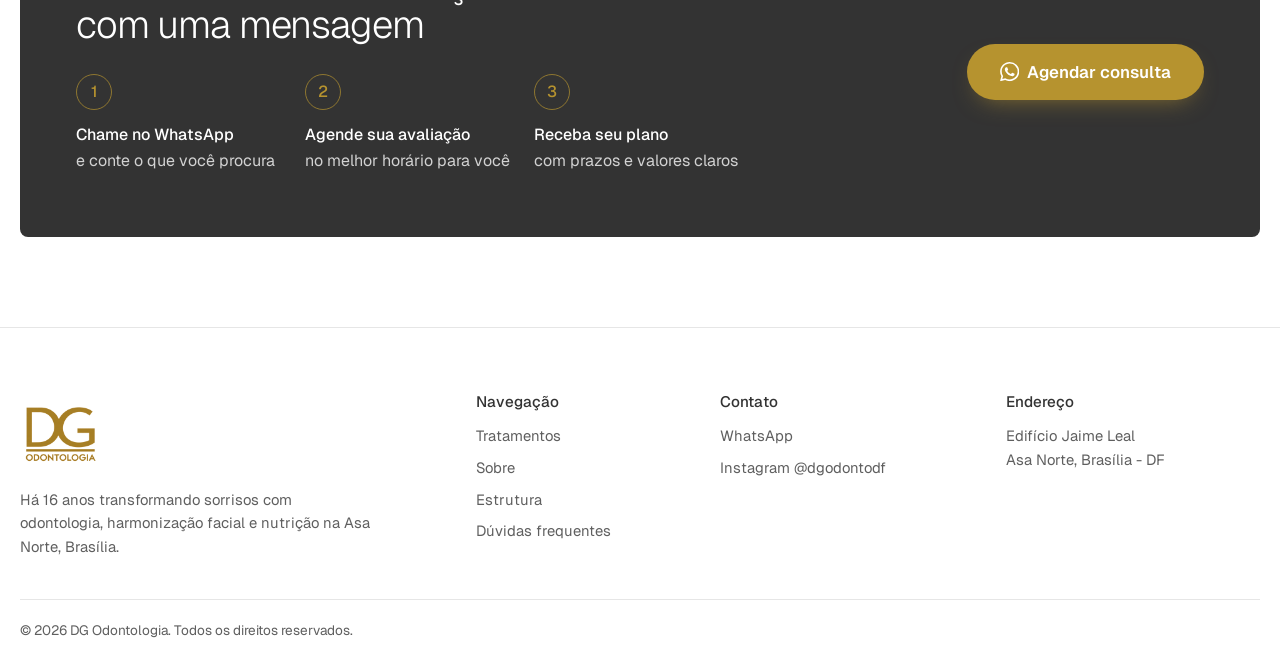
==== commit c903d8e6: "LP: mensagem do WhatsApp para agendamento de consulta Co-Authored-By: Claude Opus 5.5 <noreply@anthr" ====
--- a/index.html
+++ b/index.html
@@ -79,7 +79,7 @@
         </nav>
 
         <a
-          href="https://wa.me/5561999932331?text=Ol%C3%A1!%20Gostei%20muito%20dessa%20landing%20page%20e%20quero%20contratar%20uma%20p%C3%A1gina%20assim%20para%20o%20meu%20neg%C3%B3cio.%20Pode%20me%20passar%20mais%20informa%C3%A7%C3%B5es%3F"
+          href="https://wa.me/5561999932331?text=Ol%C3%A1!%20Vim%20pelo%20site%20da%20DG%20Odontologia%20e%20gostaria%20de%20agendar%20uma%20consulta."
           target="_blank"
           rel="noopener noreferrer"
           class="btn btn--primary btn--sm header__cta"
@@ -104,7 +104,7 @@
             </p>
             <div class="hero__actions enter" style="--i: 3">
               <a
-                href="https://wa.me/5561999932331?text=Ol%C3%A1!%20Gostei%20muito%20dessa%20landing%20page%20e%20quero%20contratar%20uma%20p%C3%A1gina%20assim%20para%20o%20meu%20neg%C3%B3cio.%20Pode%20me%20passar%20mais%20informa%C3%A7%C3%B5es%3F"
+                href="https://wa.me/5561999932331?text=Ol%C3%A1!%20Vim%20pelo%20site%20da%20DG%20Odontologia%20e%20gostaria%20de%20agendar%20uma%20consulta."
                 target="_blank"
                 rel="noopener noreferrer"
                 class="btn btn--primary"
@@ -163,7 +163,7 @@
               <div class="cards__body">
                 <h3>Ortodontia</h3>
                 <p>Aparelhos fixos e alinhadores invisíveis para dentes alinhados e mordida correta.</p>
-                <a class="cards__link" href="https://wa.me/5561999932331?text=Ol%C3%A1!%20Gostei%20muito%20dessa%20landing%20page%20e%20quero%20contratar%20uma%20p%C3%A1gina%20assim%20para%20o%20meu%20neg%C3%B3cio.%20Pode%20me%20passar%20mais%20informa%C3%A7%C3%B5es%3F" target="_blank" rel="noopener noreferrer" aria-label="Agendar consulta de Ortodontia">Agendar consulta <span aria-hidden="true">→</span></a>
+                <a class="cards__link" href="https://wa.me/5561999932331?text=Ol%C3%A1!%20Vim%20pelo%20site%20da%20DG%20Odontologia%20e%20gostaria%20de%20agendar%20uma%20consulta." target="_blank" rel="noopener noreferrer" aria-label="Agendar consulta de Ortodontia">Agendar consulta <span aria-hidden="true">→</span></a>
               </div>
             </li>
             <li class="reveal">
@@ -171,7 +171,7 @@
               <div class="cards__body">
                 <h3>Implantes dentários</h3>
                 <p>Reposição de dentes perdidos com firmeza e aparência natural.</p>
-                <a class="cards__link" href="https://wa.me/5561999932331?text=Ol%C3%A1!%20Gostei%20muito%20dessa%20landing%20page%20e%20quero%20contratar%20uma%20p%C3%A1gina%20assim%20para%20o%20meu%20neg%C3%B3cio.%20Pode%20me%20passar%20mais%20informa%C3%A7%C3%B5es%3F" target="_blank" rel="noopener noreferrer" aria-label="Agendar consulta de Implantes dentários">Agendar consulta <span aria-hidden="true">→</span></a>
+                <a class="cards__link" href="https://wa.me/5561999932331?text=Ol%C3%A1!%20Vim%20pelo%20site%20da%20DG%20Odontologia%20e%20gostaria%20de%20agendar%20uma%20consulta." target="_blank" rel="noopener noreferrer" aria-label="Agendar consulta de Implantes dentários">Agendar consulta <span aria-hidden="true">→</span></a>
               </div>
             </li>
             <li class="reveal">
@@ -179,7 +179,7 @@
               <div class="cards__body">
                 <h3>Estética dental</h3>
                 <p>Lentes, facetas e clareamento para um sorriso harmônico.</p>
-                <a class="cards__link" href="https://wa.me/5561999932331?text=Ol%C3%A1!%20Gostei%20muito%20dessa%20landing%20page%20e%20quero%20contratar%20uma%20p%C3%A1gina%20assim%20para%20o%20meu%20neg%C3%B3cio.%20Pode%20me%20passar%20mais%20informa%C3%A7%C3%B5es%3F" target="_blank" rel="noopener noreferrer" aria-label="Agendar consulta de Estética dental">Agendar consulta <span aria-hidden="true">→</span></a>
+                <a class="cards__link" href="https://wa.me/5561999932331?text=Ol%C3%A1!%20Vim%20pelo%20site%20da%20DG%20Odontologia%20e%20gostaria%20de%20agendar%20uma%20consulta." target="_blank" rel="noopener noreferrer" aria-label="Agendar consulta de Estética dental">Agendar consulta <span aria-hidden="true">→</span></a>
               </div>
             </li>
             <li class="reveal">
@@ -187,7 +187,7 @@
               <div class="cards__body">
                 <h3>Harmonização facial</h3>
                 <p>Toxina botulínica, preenchimento, bioestimuladores e tecnologias como Ultraformer e Lavieen.</p>
-                <a class="cards__link" href="https://wa.me/5561999932331?text=Ol%C3%A1!%20Gostei%20muito%20dessa%20landing%20page%20e%20quero%20contratar%20uma%20p%C3%A1gina%20assim%20para%20o%20meu%20neg%C3%B3cio.%20Pode%20me%20passar%20mais%20informa%C3%A7%C3%B5es%3F" target="_blank" rel="noopener noreferrer" aria-label="Agendar consulta de Harmonização facial">Agendar consulta <span aria-hidden="true">→</span></a>
+                <a class="cards__link" href="https://wa.me/5561999932331?text=Ol%C3%A1!%20Vim%20pelo%20site%20da%20DG%20Odontologia%20e%20gostaria%20de%20agendar%20uma%20consulta." target="_blank" rel="noopener noreferrer" aria-label="Agendar consulta de Harmonização facial">Agendar consulta <span aria-hidden="true">→</span></a>
               </div>
             </li>
             <li class="reveal">
@@ -195,14 +195,14 @@
               <div class="cards__body">
                 <h3>Nutrição</h3>
                 <p>Emagrecimento, reeducação alimentar e rendimento esportivo com acompanhamento próximo.</p>
-                <a class="cards__link" href="https://wa.me/5561999932331?text=Ol%C3%A1!%20Gostei%20muito%20dessa%20landing%20page%20e%20quero%20contratar%20uma%20p%C3%A1gina%20assim%20para%20o%20meu%20neg%C3%B3cio.%20Pode%20me%20passar%20mais%20informa%C3%A7%C3%B5es%3F" target="_blank" rel="noopener noreferrer" aria-label="Agendar consulta de Nutrição">Agendar consulta <span aria-hidden="true">→</span></a>
+                <a class="cards__link" href="https://wa.me/5561999932331?text=Ol%C3%A1!%20Vim%20pelo%20site%20da%20DG%20Odontologia%20e%20gostaria%20de%20agendar%20uma%20consulta." target="_blank" rel="noopener noreferrer" aria-label="Agendar consulta de Nutrição">Agendar consulta <span aria-hidden="true">→</span></a>
               </div>
             </li>
             <li class="reveal cards__cta">
               <div class="cards__body">
                 <h3>Não sabe qual tratamento é o ideal?</h3>
                 <p>Na avaliação, montamos um plano para o seu caso.</p>
-                <a href="https://wa.me/5561999932331?text=Ol%C3%A1!%20Gostei%20muito%20dessa%20landing%20page%20e%20quero%20contratar%20uma%20p%C3%A1gina%20assim%20para%20o%20meu%20neg%C3%B3cio.%20Pode%20me%20passar%20mais%20informa%C3%A7%C3%B5es%3F" target="_blank" rel="noopener noreferrer" class="btn btn--primary"><svg class="ico" aria-hidden="true"><use href="#i-wa"></use></svg>Agendar consulta</a>
+                <a href="https://wa.me/5561999932331?text=Ol%C3%A1!%20Vim%20pelo%20site%20da%20DG%20Odontologia%20e%20gostaria%20de%20agendar%20uma%20consulta." target="_blank" rel="noopener noreferrer" class="btn btn--primary"><svg class="ico" aria-hidden="true"><use href="#i-wa"></use></svg>Agendar consulta</a>
               </div>
             </li>
           </ul>
@@ -298,7 +298,7 @@
               </div>
             </dl>
             <a
-              href="https://wa.me/5561999932331?text=Ol%C3%A1!%20Gostei%20muito%20dessa%20landing%20page%20e%20quero%20contratar%20uma%20p%C3%A1gina%20assim%20para%20o%20meu%20neg%C3%B3cio.%20Pode%20me%20passar%20mais%20informa%C3%A7%C3%B5es%3F"
+              href="https://wa.me/5561999932331?text=Ol%C3%A1!%20Vim%20pelo%20site%20da%20DG%20Odontologia%20e%20gostaria%20de%20agendar%20uma%20consulta."
               target="_blank"
               rel="noopener noreferrer"
               class="btn btn--primary pro__cta"
@@ -422,7 +422,7 @@
             <h2>Perguntas que recebemos com frequência</h2>
             <p>Não encontrou sua dúvida? Mande uma mensagem, respondemos rápido.</p>
             <a
-              href="https://wa.me/5561999932331?text=Ol%C3%A1!%20Gostei%20muito%20dessa%20landing%20page%20e%20quero%20contratar%20uma%20p%C3%A1gina%20assim%20para%20o%20meu%20neg%C3%B3cio.%20Pode%20me%20passar%20mais%20informa%C3%A7%C3%B5es%3F"
+              href="https://wa.me/5561999932331?text=Ol%C3%A1!%20Vim%20pelo%20site%20da%20DG%20Odontologia%20e%20gostaria%20de%20agendar%20uma%20consulta."
               target="_blank"
               rel="noopener noreferrer"
               class="btn btn--primary faq__cta"
@@ -503,7 +503,7 @@
               <li><strong>Receba seu plano</strong> com prazos e valores claros</li>
             </ol>
             <a
-              href="https://wa.me/5561999932331?text=Ol%C3%A1!%20Gostei%20muito%20dessa%20landing%20page%20e%20quero%20contratar%20uma%20p%C3%A1gina%20assim%20para%20o%20meu%20neg%C3%B3cio.%20Pode%20me%20passar%20mais%20informa%C3%A7%C3%B5es%3F"
+              href="https://wa.me/5561999932331?text=Ol%C3%A1!%20Vim%20pelo%20site%20da%20DG%20Odontologia%20e%20gostaria%20de%20agendar%20uma%20consulta."
               target="_blank"
               rel="noopener noreferrer"
               class="btn btn--primary btn--lg"
@@ -537,7 +537,7 @@
             <ul>
               <li>
                 <a
-                  href="https://wa.me/5561999932331?text=Ol%C3%A1!%20Gostei%20muito%20dessa%20landing%20page%20e%20quero%20contratar%20uma%20p%C3%A1gina%20assim%20para%20o%20meu%20neg%C3%B3cio.%20Pode%20me%20passar%20mais%20informa%C3%A7%C3%B5es%3F"
+                  href="https://wa.me/5561999932331?text=Ol%C3%A1!%20Vim%20pelo%20site%20da%20DG%20Odontologia%20e%20gostaria%20de%20agendar%20uma%20consulta."
                   target="_blank"
                   rel="noopener noreferrer"
                   >WhatsApp</a
@@ -560,7 +560,7 @@
     </footer>
 
     <a
-      href="https://wa.me/5561999932331?text=Ol%C3%A1!%20Gostei%20muito%20dessa%20landing%20page%20e%20quero%20contratar%20uma%20p%C3%A1gina%20assim%20para%20o%20meu%20neg%C3%B3cio.%20Pode%20me%20passar%20mais%20informa%C3%A7%C3%B5es%3F"
+      href="https://wa.me/5561999932331?text=Ol%C3%A1!%20Vim%20pelo%20site%20da%20DG%20Odontologia%20e%20gostaria%20de%20agendar%20uma%20consulta."
       class="whatsapp-float"
       target="_blank"
       rel="noopener noreferrer"
